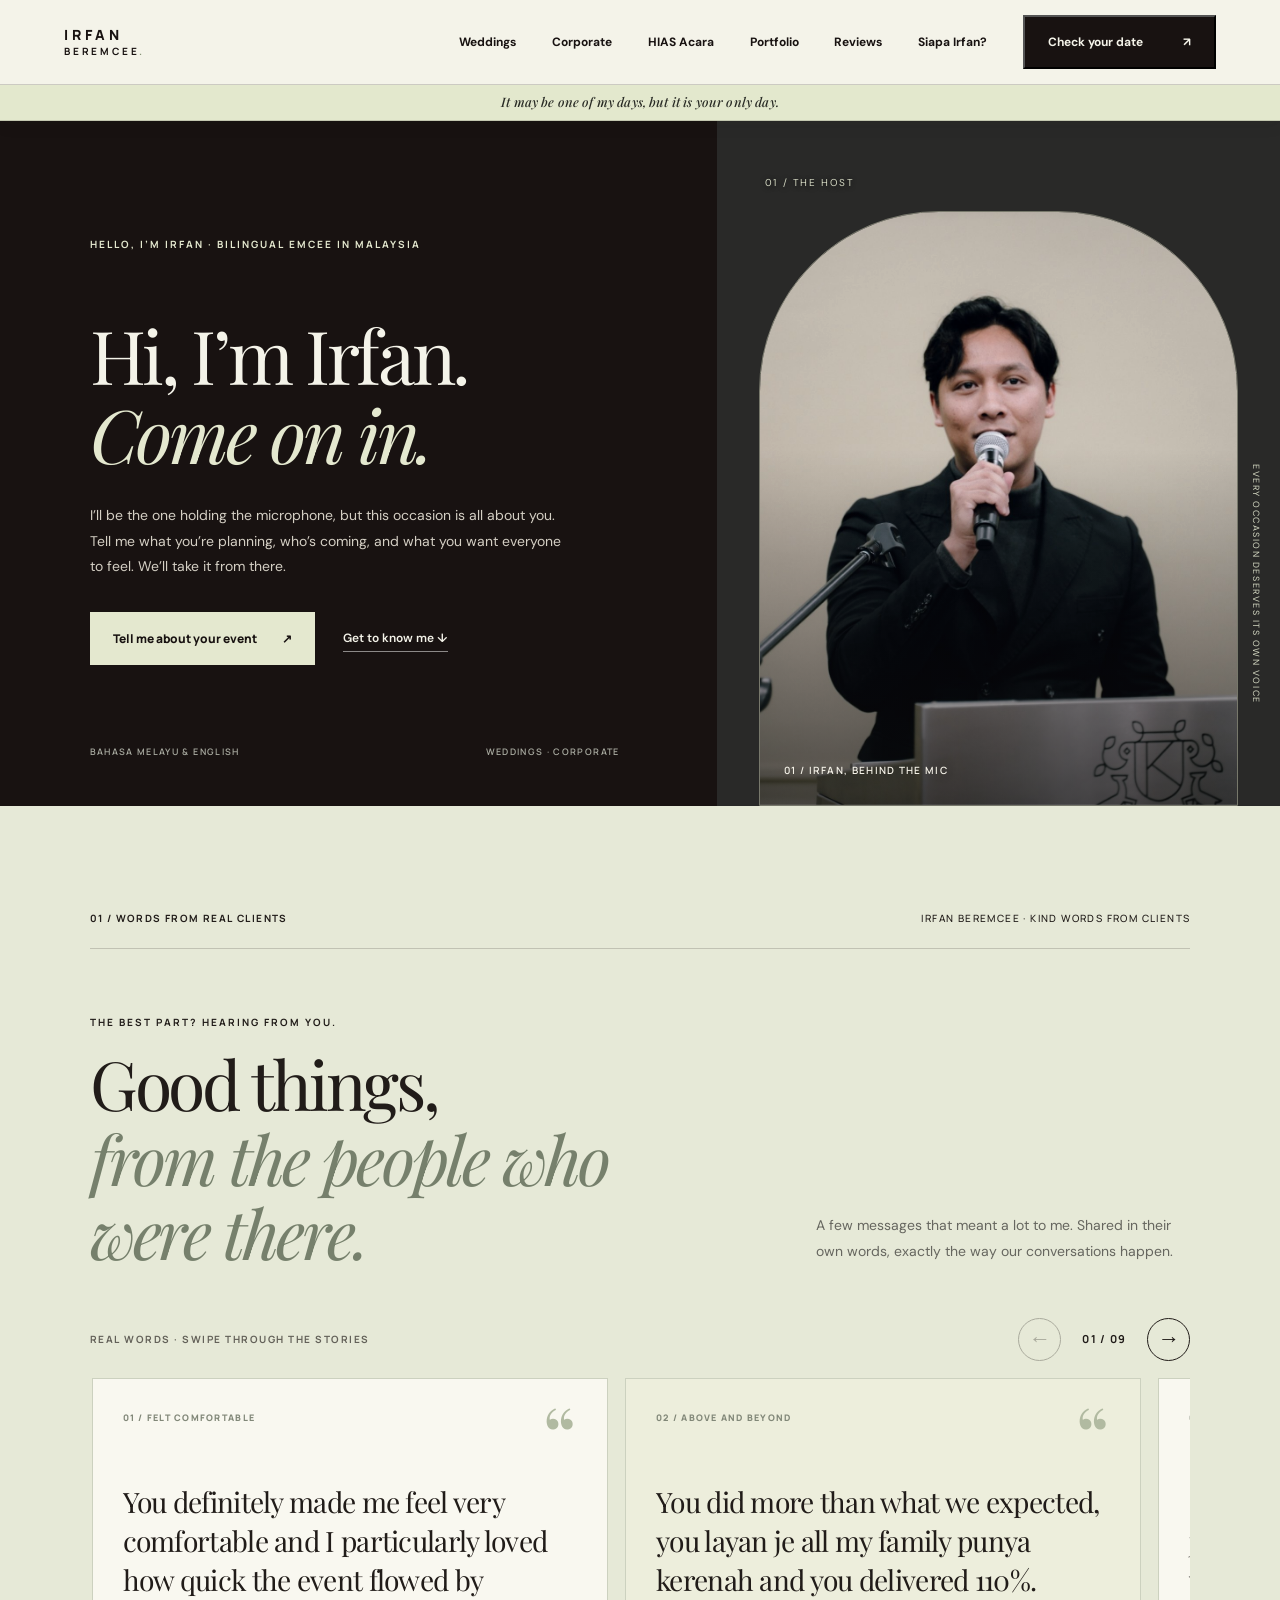
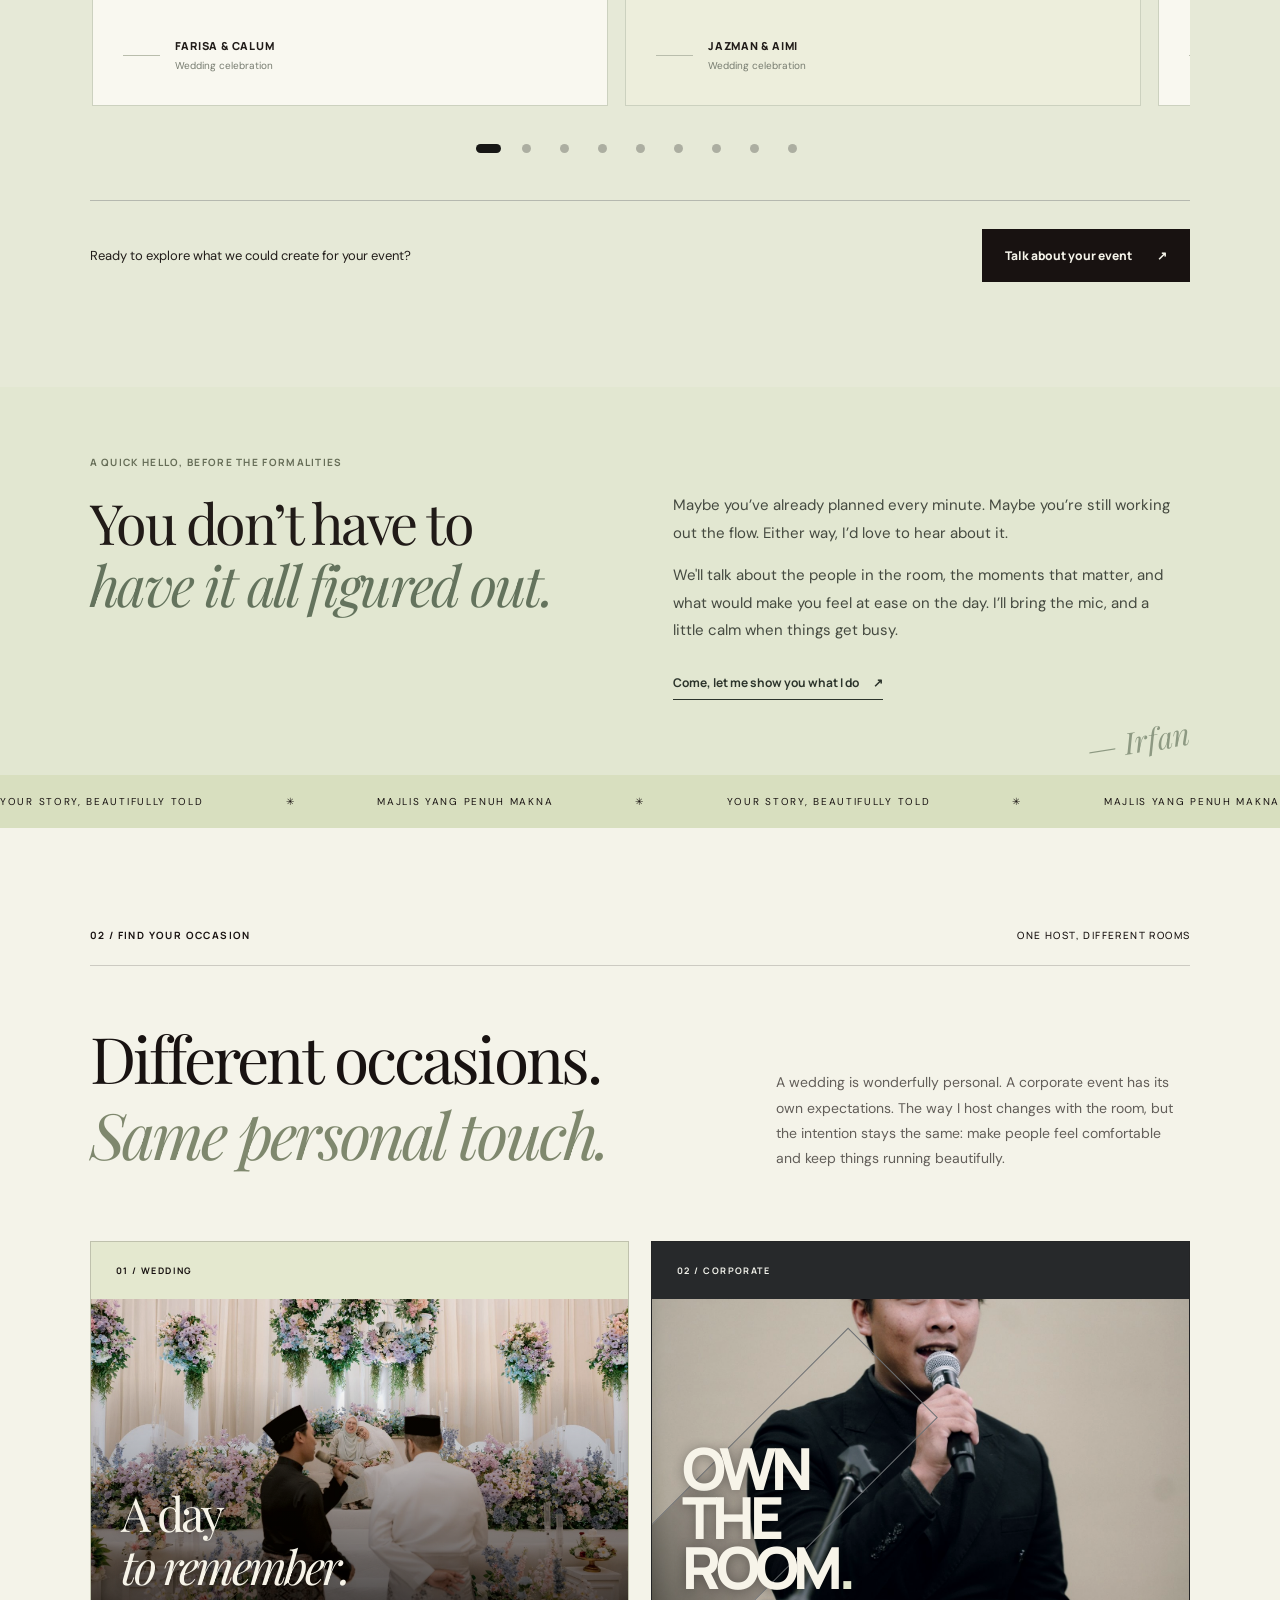
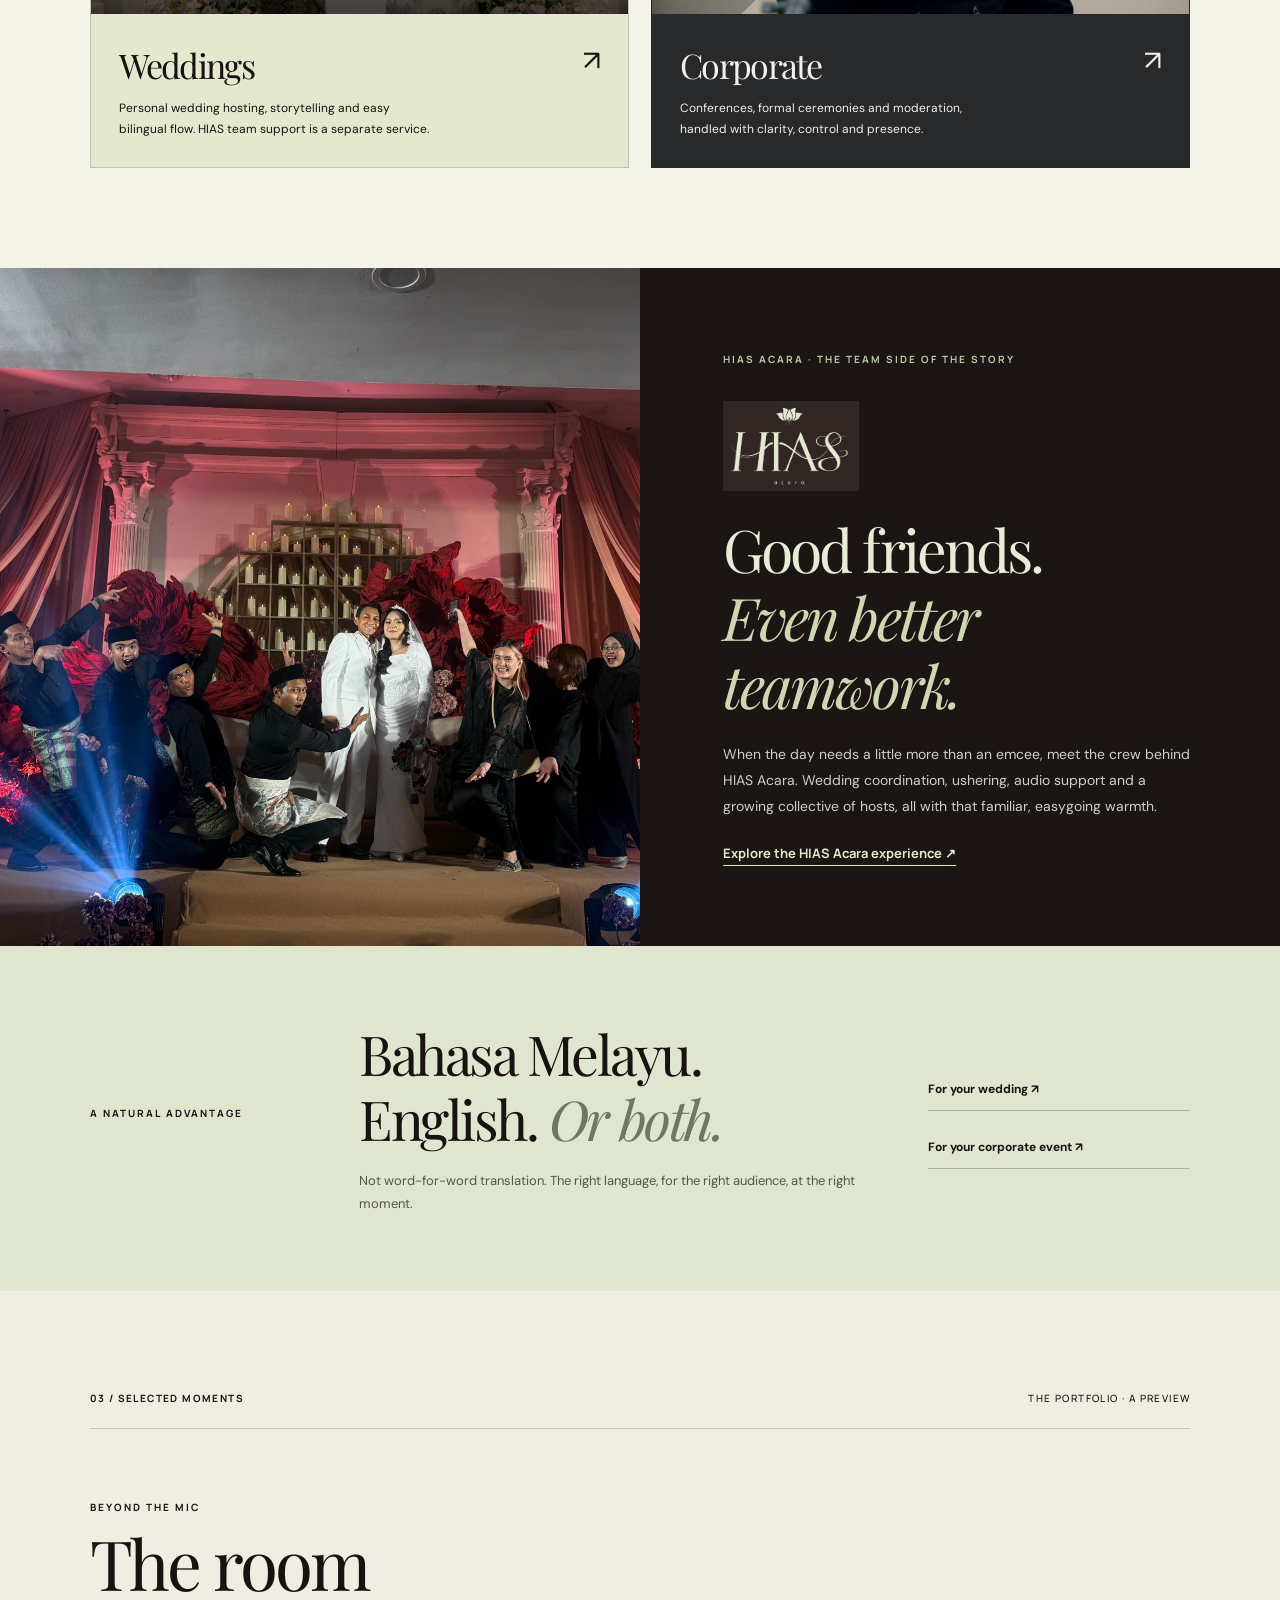
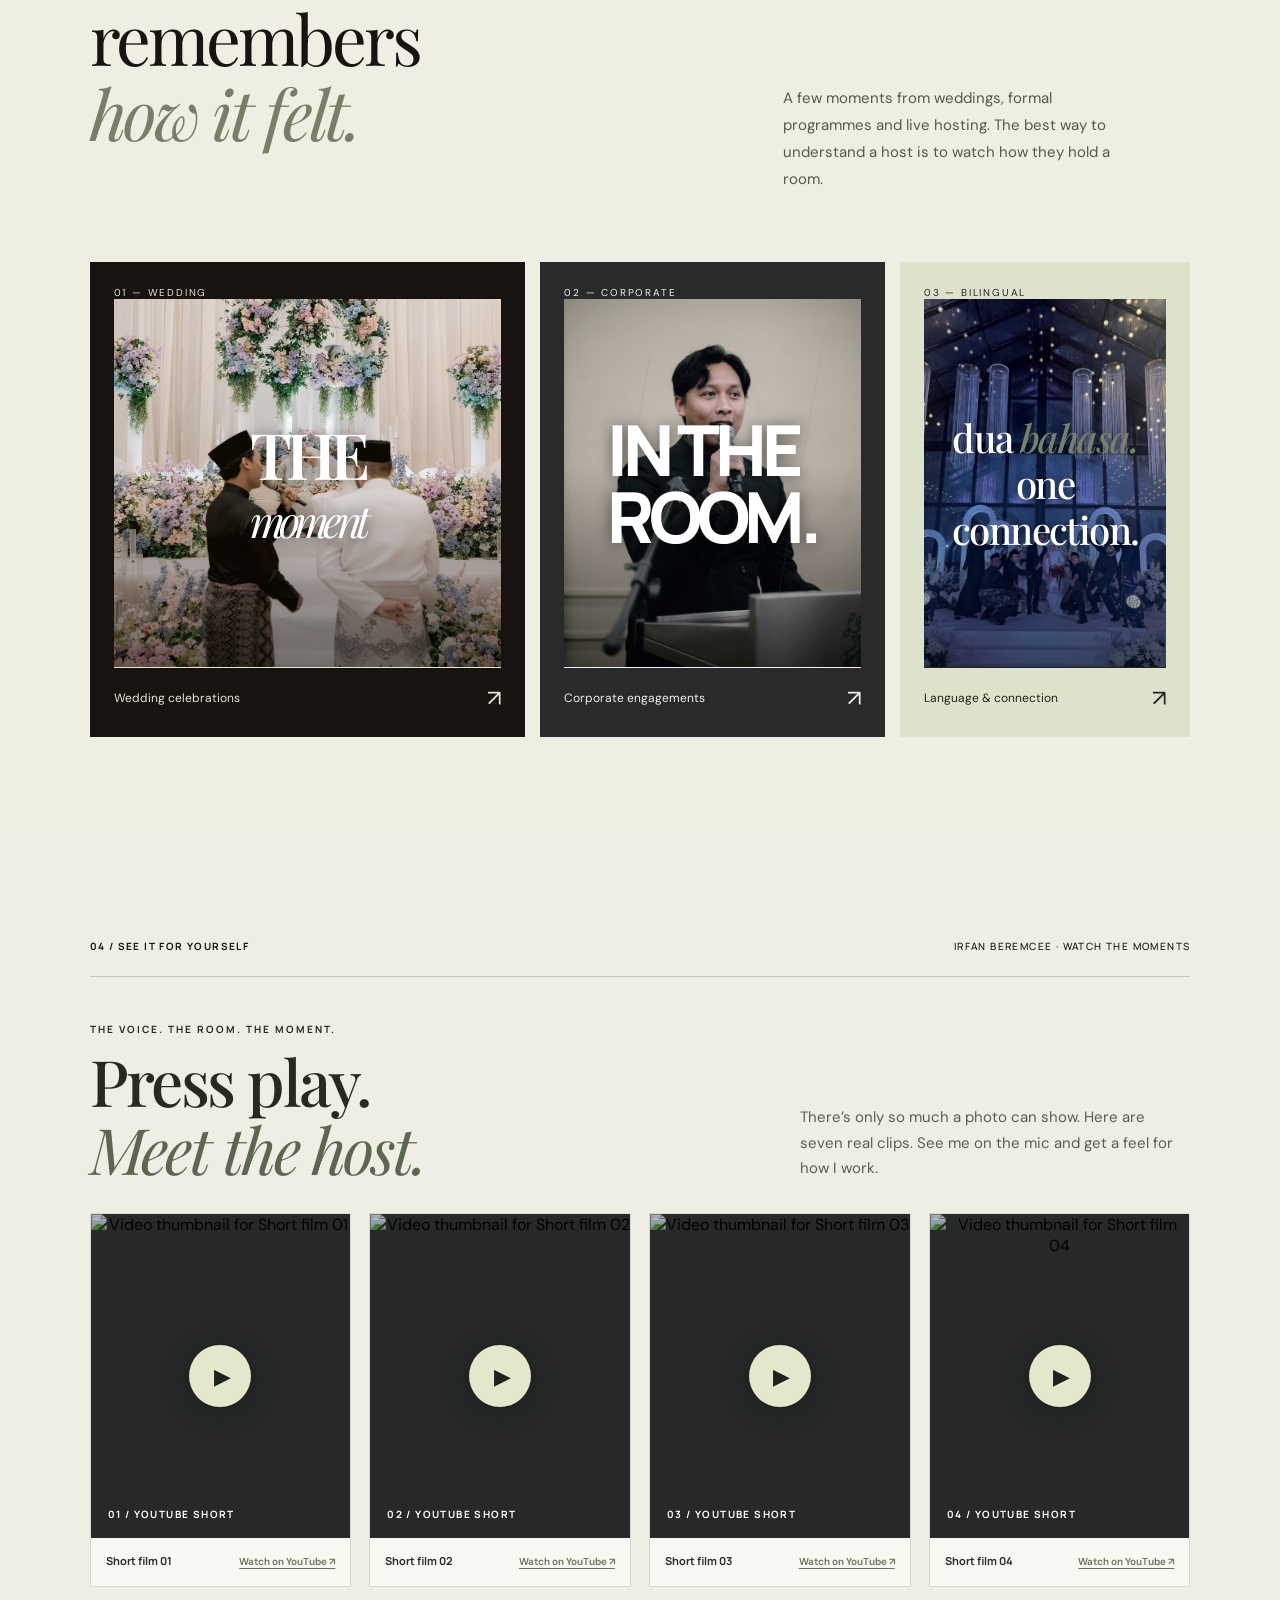
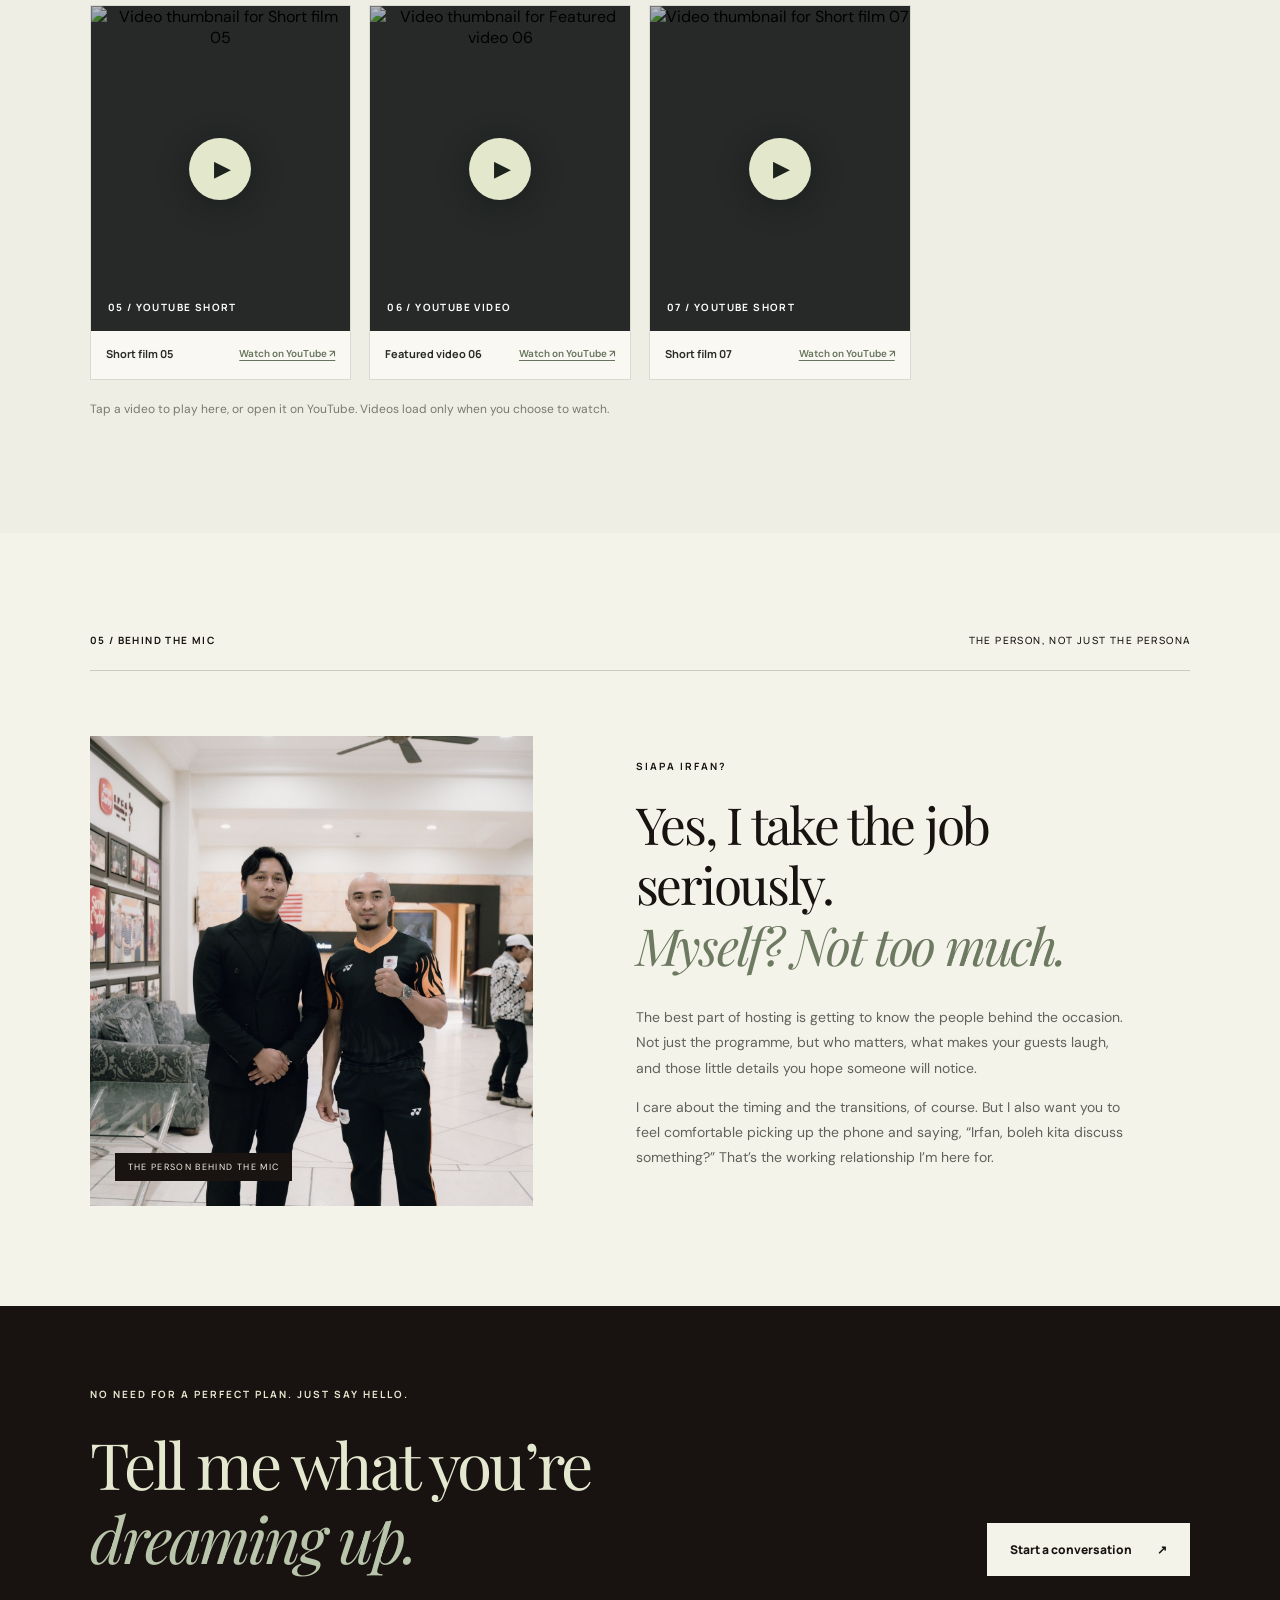
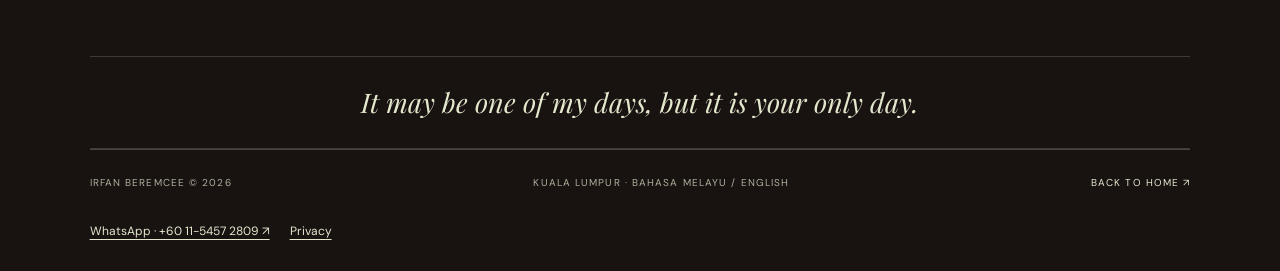
==== index.html @ 8936ad75 "Publish IRFAN BEREMCEE website V16.2" ====
<!DOCTYPE html>
<html lang="en">

<head>
<meta charset="utf-8">
<meta content="width=device-width,initial-scale=1" name="viewport">
<meta content="#171210" name="theme-color">
<meta content="Irfan Beremcee: bilingual professional emcee for weddings, corporate events and moderation in Malaysia." name="description">
<link href="https://fonts.googleapis.com" rel="preconnect">
<link crossorigin="" href="https://fonts.gstatic.com" rel="preconnect">
<link href="https://fonts.googleapis.com/css2?family=DM+Sans:wght@400;500;600;700&amp;family=Manrope:wght@400;500;600;700;800&amp;family=Playfair+Display:ital,wght@0,400;0,500;0,600;1,400;1,500&amp;display=swap" rel="stylesheet">
<link href="style.css" rel="stylesheet">
<script defer src="config.js"></script><script defer src="site.js"></script><title>Irfan Beremcee | Wedding &amp; Corporate Emcee</title>
<link href="v6.css" rel="stylesheet">
<link href="v7.css" rel="stylesheet">
<link href="v8.css" rel="stylesheet">
<link href="v11.css" rel="stylesheet">
<script defer src="reviews-carousel.js"></script><link href="v13.css" rel="stylesheet">
<link href="v14.css" rel="stylesheet">
<link href="v15.css" rel="stylesheet">
<link href="v16.css" rel="stylesheet">
<script defer src="youtube-gallery.js"></script><link href="refinements.css" rel="stylesheet">
</head>

<body class="home-page">
<a class="skip" href="#main">Skip to content</a>
<header class="navbar"><a aria-label="Irfan Beremcee home" class="brand" href="index.html"><span>IRFAN</span><strong>BEREMCEE<span class="period">.</span></strong></a><button aria-controls="navlinks" aria-expanded="false" aria-label="Toggle navigation" class="menu-toggle" id="menuToggle" type="button">☰</button>
<nav class="navlinks" id="navlinks" aria-label="Main navigation"><a href="weddings.html">Weddings</a><a href="corporate.html">Corporate</a><a href="hias.html">HIAS Acara</a><a href="index.html#showreel">Portfolio</a><a href="index.html#reviews">Reviews</a><a href="index.html#about">Siapa Irfan?</a><button class="nav-action enquiry-trigger" data-enquiry="Other event" type="button">Check your date <span>↗</span></button></nav></header><div aria-label="Irfan Beremcee hosting philosophy" class="signature-ribbon" role="note"><span class="signature-ribbon-copy">It may be one of my days, but it is your only day.</span></div>

<main id="main">
<section class="home-hero"><div class="home-hero-left">
<p class="overline sage-text">HELLO, I’M IRFAN · BILINGUAL EMCEE IN MALAYSIA</p>
<h1>Hi, I’m Irfan.<br><em>Come on in.</em>
</h1>
<p class="hero-desc">I’ll be the one holding the microphone, but this occasion is all about you. Tell me what you’re planning, who’s coming, and what you want everyone to feel. We’ll take it from there.</p>
<div class="hero-actions">
<button class="cta cta-sage enquiry-trigger" data-enquiry="Other event" type="button">Tell me about your event <span>↗</span></button><a class="under-link" href="#hello">Get to know me ↓</a>
</div>
<div class="hero-bottom">
<span>BAHASA MELAYU &amp; ENGLISH</span><span>WEDDINGS · CORPORATE</span>
</div>
</div>
<div class="home-hero-right">
<span class="frame-index">01 / THE HOST</span><div class="portrait-frame"><div class="portrait-shape">
<img alt="Irfan speaking at a lectern in a black suit" fetchpriority="high" src="assets/corporate-portrait.jpg"><span class="portrait-note">01 / IRFAN, BEHIND THE MIC</span>
</div></div>
<div class="hero-side-type">EVERY OCCASION DESERVES ITS OWN VOICE</div>
</div></section>
<section aria-labelledby="irfan-testimonials-heading" class="testimonials testimonials--home" id="reviews"><div class="reviews-inner">
<div class="section-top">
<span>01 / WORDS FROM REAL CLIENTS</span><span>IRFAN BEREMCEE · KIND WORDS FROM CLIENTS</span>
</div>
<div class="reviews-lead">
<div>
<p class="overline">THE BEST PART? HEARING FROM YOU.</p>
<h2 id="irfan-testimonials-heading">Good things,<br><em>from the people who were there.</em>
</h2>
</div>
<p>A few messages that meant a lot to me. Shared in their own words, exactly the way our conversations happen.</p>
</div>
<div aria-label="Irfan Beremcee client reviews" class="review-carousel" data-carousel="reviews">
<div class="carousel-toolbar">
<span class="carousel-swipe-hint">REAL WORDS · SWIPE THROUGH THE STORIES</span><div class="carousel-controls">
<button aria-label="Previous testimonial" class="carousel-arrow carousel-prev" type="button">←</button><span aria-atomic="true" aria-live="polite" class="carousel-count">01 / 09</span><button aria-label="Next testimonial" class="carousel-arrow carousel-next" type="button">→</button>
</div>
</div>
<div aria-label="Client testimonials" aria-roledescription="carousel" class="review-carousel-track" role="region" tabindex="0">

<article aria-label="Review 1 of 9 from Farisa &amp; Calum" class="review-card review-card--real">
<div class="review-card-top">
<span class="review-seq">01 / FELT COMFORTABLE</span><span aria-hidden="true" class="review-mark">“</span>
</div>
<blockquote class="review-quote">You definitely made me feel very comfortable and I particularly loved how quick the event flowed by</blockquote>
<div class="review-credit">
<span class="credit-rule"></span><div>
<strong>FARISA &amp; CALUM</strong><small>Wedding celebration</small>
</div>
</div>
</article>
<article aria-label="Review 2 of 9 from Jazman &amp; Aimi" class="review-card review-card--real">
<div class="review-card-top">
<span class="review-seq">02 / ABOVE AND BEYOND</span><span aria-hidden="true" class="review-mark">“</span>
</div>
<blockquote class="review-quote">You did more than what we expected, you layan je all my family punya kerenah and you delivered 110%.</blockquote>
<div class="review-credit">
<span class="credit-rule"></span><div>
<strong>JAZMAN &amp; AIMI</strong><small>Wedding celebration</small>
</div>
</div>
</article>
<article aria-label="Review 3 of 9 from Gadaffi &amp; Khue Nguyen" class="review-card review-card--real">
<div class="review-card-top">
<span class="review-seq">03 / WORD GETS AROUND</span><span aria-hidden="true" class="review-mark">“</span>
</div>
<blockquote class="review-quote">Everyone keep asking me where did i jumpa mc for my majlis. My mom like you so much.</blockquote>
<div class="review-credit">
<span class="credit-rule"></span><div>
<strong>GADAFFI &amp; KHUE NGUYEN</strong><small>Wedding celebration</small>
</div>
</div>
</article>
<article aria-label="Review 4 of 9 from Aisyah &amp; Khairyl" class="review-card review-card--real">
<div class="review-card-top">
<span class="review-seq">04 / THE LITTLE DETAILS</span><span aria-hidden="true" class="review-mark">“</span>
</div>
<blockquote class="review-quote">thankyouu so much for your great service! everything done so nicely especially the part you where explained the tunnel contents.</blockquote>
<div class="review-credit">
<span class="credit-rule"></span><div>
<strong>AISYAH &amp; KHAIRYL</strong><small>Wedding celebration</small>
</div>
</div>
</article>
<article aria-label="Review 5 of 9 from Ibu Ameer" class="review-card review-card--real">
<div class="review-card-top">
<span class="review-seq">05 / RIGHT FOR THE OCCASION</span><span aria-hidden="true" class="review-mark">“</span>
</div>
<blockquote class="review-quote">Irfan did a great job and really suit dgn tema majlis.</blockquote>
<div class="review-credit">
<span class="credit-rule"></span><div>
<strong>IBU AMEER</strong><small>Classic Melayu × Contemporary</small>
</div>
</div>
</article>
<article aria-label="Review 6 of 9 from Kina &amp; Zharif" class="review-card review-card--real">
<div class="review-card-top">
<span class="review-seq">06 / FUN, CASUAL, PLAYFUL</span><span aria-hidden="true" class="review-mark">“</span>
</div>
<blockquote class="review-quote">We wanted something fun, casual, playful</blockquote>
<div class="review-credit">
<span class="credit-rule"></span><div>
<strong>KINA &amp; ZHARIF</strong><small>Wedding celebration</small>
</div>
</div>
</article>
<article aria-label="Review 7 of 9 from Mrs Syamil" class="review-card review-card--real">
<div class="review-card-top">
<span class="review-seq">07 / EASY TO WORK WITH</span><span aria-hidden="true" class="review-mark">“</span>
</div>
<blockquote class="review-quote">you were so friendly and easy to work with too, which made us feel really comfortable.</blockquote>
<div class="review-credit">
<span class="credit-rule"></span><div>
<strong>MRS SYAMIL</strong><small>Wedding celebration</small>
</div>
</div>
</article>
<article aria-label="Review 8 of 9 from N." class="review-card review-card--real">
<div class="review-card-top">
<span class="review-seq">08 / CARE BEYOND THE MIC</span><span aria-hidden="true" class="review-mark">“</span>
</div>
<blockquote class="review-quote">you tak betray my trust, in fact you memang go above and beyond la to make sure everything goes smoothly</blockquote>
<div class="review-credit">
<span class="credit-rule"></span><div>
<strong>N.</strong><small>Wedding celebration</small>
</div>
</div>
</article>
<article aria-label="Review 9 of 9 from Wedding client" class="review-card review-card--real">
<div class="review-card-top">
<span class="review-seq">09 / BILINGUAL, NATURALLY</span><span aria-hidden="true" class="review-mark">“</span>
</div>
<blockquote class="review-quote">I suka macam mana you balance english and bahasa, and tak rasa terlalu formal. Santai je</blockquote>
<div class="review-credit">
<span class="credit-rule"></span><div>
<strong>WEDDING CLIENT</strong><small>English + Bahasa Melayu</small>
</div>
</div>
</article>
</div>
</div>
<div class="review-bottom">
<p>Ready to explore what we could create for your event?</p>
<button class="cta cta-espresso enquiry-trigger" data-enquiry="Other event" type="button">Talk about your event <span aria-hidden="true">↗</span></button>
</div>
</div></section>
<section aria-labelledby="helloTitle" class="warm-hello" id="hello">
<div class="warm-hello-intro">
<span class="warm-kicker">A QUICK HELLO, BEFORE THE FORMALITIES</span><h2 id="helloTitle">You don’t have to<br><em>have it all figured out.</em>
</h2>
</div>
<div class="warm-hello-detail">
<p>Maybe you’ve already planned every minute. Maybe you’re still working out the flow. Either way, I’d love to hear about it.</p>
<p>We'll talk about the people in the room, the moments that matter, and what would make you feel at ease on the day. I’ll bring the mic, and a little calm when things get busy.</p>
<a href="#services">Come, let me show you what I do <span aria-hidden="true">↗</span></a>
</div>
<div aria-hidden="true" class="warm-signature">— Irfan</div>
</section>

<section aria-label="Irfan Beremcee philosophy: It may be one of my days, but it is your only day." class="ticker"><span>YOUR STORY, BEAUTIFULLY TOLD</span><span>✳</span><span>MAJLIS YANG PENUH MAKNA</span><span>✳</span><span>YOUR STORY, BEAUTIFULLY TOLD</span><span>✳</span><span>MAJLIS YANG PENUH MAKNA</span></section>

<section class="service-intro section-shell" id="services"><div class="section-top">
<span>02 / FIND YOUR OCCASION</span><span>ONE HOST, DIFFERENT ROOMS</span>
</div>
<div class="service-heading">
<h2>Different occasions.<br><em>Same personal touch.</em>
</h2>
<p>A wedding is wonderfully personal. A corporate event has its own expectations. The way I host changes with the room, but the intention stays the same: make people feel comfortable and keep things running beautifully.</p>
</div>
<div class="service-cards">
<a class="service-card service-wedding" href="weddings.html"><span class="card-index">01 / WEDDING</span><div class="card-art card-wedding-art">
<img alt="Irfan hosting a wedding ceremony" class="card-art-photo" loading="lazy" src="assets/wedding-stage.jpg"><span class="card-display-serif">A day<br><i>to remember.</i></span>
</div>
<div class="service-card-bottom">
<div>
<h3>Weddings</h3>
<p>Personal wedding hosting, storytelling and easy bilingual flow. HIAS team support is a separate service.</p>
</div>
<span class="card-arrow">↗</span>
</div></a><a class="service-card service-corp" href="corporate.html"><span class="card-index">02 / CORPORATE</span><div class="card-art card-corp-art">
<img alt="Irfan delivering a formal address on stage" class="card-art-photo" loading="lazy" src="assets/corporate-address.jpg"><span class="card-display-modern">OWN<br>THE<br>ROOM<span class="dot">.</span></span>
</div>
<div class="service-card-bottom">
<div>
<h3>Corporate</h3>
<p>Conferences, formal ceremonies and moderation, handled with clarity, control and presence.</p>
</div>
<span class="card-arrow">↗</span>
</div></a>
</div></section>
<section aria-label="Explore HIAS Acara" class="home-hias-feature" id="hias-partner"><div class="home-hias-image"><img alt="HIAS Acara wedding team and couple on a dramatic floral stage" loading="lazy" src="assets/hias-red.jpg"></div>
<div class="home-hias-copy">
<p class="overline">HIAS ACARA · THE TEAM SIDE OF THE STORY</p>
<img alt="HIAS Acara" class="home-hias-logo" src="assets/hias-wordmark.png"><h2>Good friends.<br><em>Even better teamwork.</em>
</h2>
<p>When the day needs a little more than an emcee, meet the crew behind HIAS Acara. Wedding coordination, ushering, audio support and a growing collective of hosts, all with that familiar, easygoing warmth.</p>
<a class="inline-editorial-link" href="hias.html">Explore the HIAS Acara experience <span aria-hidden="true">↗</span></a>
</div></section>

<section class="bilingual-band"><p class="overline">A NATURAL ADVANTAGE</p>
<div>
<h2>Bahasa Melayu.<br>English. <em>Or both.</em>
</h2>
<p>Not word-for-word translation. The right language, for the right audience, at the right moment.</p>
</div>
<div class="lang-links">
<a href="weddings.html#bilingual">For your wedding ↗</a><a href="corporate.html#bilingual">For your corporate event ↗</a>
</div></section>

<section aria-labelledby="workTitle" class="selected-work section-shell" id="work">
<div class="section-top">
<span>03 / SELECTED MOMENTS</span><span>THE PORTFOLIO · A PREVIEW</span>
</div>
<div class="work-heading">
<div>
<p class="overline">BEYOND THE MIC</p>
<h2 id="workTitle">The room remembers<br><em>how it felt.</em>
</h2>
</div>
<p>A few moments from weddings, formal programmes and live hosting. The best way to understand a host is to watch how they hold a room.</p>
</div>
<div aria-label="Upcoming portfolio categories" class="work-gallery">
<a class="work-tile tile-wedding" href="weddings.html"><span class="tile-meta">01 — WEDDING</span><div class="tile-focus">
<img alt="Selected event moment" class="tile-photo" loading="lazy" src="assets/wedding-stage.jpg"><span class="tile-orbit"></span><span class="tile-big-text">THE<br><i>moment</i></span>
</div>
<span class="tile-caption">Wedding celebrations <b>↗</b></span></a>
<a class="work-tile tile-corporate" href="corporate.html"><span class="tile-meta">02 — CORPORATE</span><div class="tile-focus">
<img alt="Selected event moment" class="tile-photo" loading="lazy" src="assets/corporate-address.jpg"><span class="tile-stage"></span><span class="tile-corporate-text">IN THE<br>ROOM.</span>
</div>
<span class="tile-caption">Corporate engagements <b>↗</b></span></a>
<a class="work-tile tile-bilingual" href="weddings.html#bilingual"><span class="tile-meta">03 — BILINGUAL</span><div class="tile-focus">
<img alt="Selected event moment" class="tile-photo" loading="lazy" src="assets/hias-blue.jpg"><span class="tile-bilingual-text">dua <i>bahasa.</i><br>one connection.</span>
</div>
<span class="tile-caption">Language &amp; connection <b>↗</b></span></a>
</div></section>
<section aria-labelledby="youtubeTitle" class="youtube-section section-shell" id="showreel">
<div class="section-top">
<span>04 / SEE IT FOR YOURSELF</span><span>IRFAN BEREMCEE · WATCH THE MOMENTS</span>
</div>
<div class="youtube-heading">
<div>
<p class="overline">THE VOICE. THE ROOM. THE MOMENT.</p>
<h2 id="youtubeTitle">Press play.<br><em>Meet the host.</em>
</h2>
</div>
<p>There’s only so much a photo can show. Here are seven real clips. See me on the mic and get a feel for how I work.</p>
</div>
<div class="youtube-video-grid">

<article class="video-card" data-video-id="sVjrr1zx-KM"><button aria-label="Play Short film 01" class="video-poster" data-video-play="sVjrr1zx-KM" type="button"><img alt="Video thumbnail for Short film 01" loading="lazy" src="https://i.ytimg.com/vi/sVjrr1zx-KM/hqdefault.jpg" referrerpolicy="no-referrer"><span aria-hidden="true" class="video-play-icon">▶</span><span class="video-index">01 / YouTube Short</span></button><div class="video-meta">
<span>Short film 01</span><a aria-label="Open Short film 01 on YouTube" href="https://www.youtube.com/watch?v=sVjrr1zx-KM" rel="noopener noreferrer" target="_blank">Watch on YouTube ↗</a>
</div></article>
<article class="video-card" data-video-id="sQYtW431eq8"><button aria-label="Play Short film 02" class="video-poster" data-video-play="sQYtW431eq8" type="button"><img alt="Video thumbnail for Short film 02" loading="lazy" src="https://i.ytimg.com/vi/sQYtW431eq8/hqdefault.jpg" referrerpolicy="no-referrer"><span aria-hidden="true" class="video-play-icon">▶</span><span class="video-index">02 / YouTube Short</span></button><div class="video-meta">
<span>Short film 02</span><a aria-label="Open Short film 02 on YouTube" href="https://www.youtube.com/watch?v=sQYtW431eq8" rel="noopener noreferrer" target="_blank">Watch on YouTube ↗</a>
</div></article>
<article class="video-card" data-video-id="l4832GxyxyY"><button aria-label="Play Short film 03" class="video-poster" data-video-play="l4832GxyxyY" type="button"><img alt="Video thumbnail for Short film 03" loading="lazy" src="https://i.ytimg.com/vi/l4832GxyxyY/hqdefault.jpg" referrerpolicy="no-referrer"><span aria-hidden="true" class="video-play-icon">▶</span><span class="video-index">03 / YouTube Short</span></button><div class="video-meta">
<span>Short film 03</span><a aria-label="Open Short film 03 on YouTube" href="https://www.youtube.com/watch?v=l4832GxyxyY" rel="noopener noreferrer" target="_blank">Watch on YouTube ↗</a>
</div></article>
<article class="video-card" data-video-id="Se1EySUKX2w"><button aria-label="Play Short film 04" class="video-poster" data-video-play="Se1EySUKX2w" type="button"><img alt="Video thumbnail for Short film 04" loading="lazy" src="https://i.ytimg.com/vi/Se1EySUKX2w/hqdefault.jpg" referrerpolicy="no-referrer"><span aria-hidden="true" class="video-play-icon">▶</span><span class="video-index">04 / YouTube Short</span></button><div class="video-meta">
<span>Short film 04</span><a aria-label="Open Short film 04 on YouTube" href="https://www.youtube.com/watch?v=Se1EySUKX2w" rel="noopener noreferrer" target="_blank">Watch on YouTube ↗</a>
</div></article>
<article class="video-card" data-video-id="afVYgp3-zP4"><button aria-label="Play Short film 05" class="video-poster" data-video-play="afVYgp3-zP4" type="button"><img alt="Video thumbnail for Short film 05" loading="lazy" src="https://i.ytimg.com/vi/afVYgp3-zP4/hqdefault.jpg" referrerpolicy="no-referrer"><span aria-hidden="true" class="video-play-icon">▶</span><span class="video-index">05 / YouTube Short</span></button><div class="video-meta">
<span>Short film 05</span><a aria-label="Open Short film 05 on YouTube" href="https://www.youtube.com/watch?v=afVYgp3-zP4" rel="noopener noreferrer" target="_blank">Watch on YouTube ↗</a>
</div></article>
<article class="video-card" data-video-id="1ThYeK5y-CM"><button aria-label="Play Featured video 06" class="video-poster" data-video-play="1ThYeK5y-CM" type="button"><img alt="Video thumbnail for Featured video 06" loading="lazy" src="https://i.ytimg.com/vi/1ThYeK5y-CM/hqdefault.jpg" referrerpolicy="no-referrer"><span aria-hidden="true" class="video-play-icon">▶</span><span class="video-index">06 / YouTube video</span></button><div class="video-meta">
<span>Featured video 06</span><a aria-label="Open Featured video 06 on YouTube" href="https://www.youtube.com/watch?v=1ThYeK5y-CM" rel="noopener noreferrer" target="_blank">Watch on YouTube ↗</a>
</div></article>
<article class="video-card" data-video-id="lw_I4qJFunM"><button aria-label="Play Short film 07" class="video-poster" data-video-play="lw_I4qJFunM" type="button"><img alt="Video thumbnail for Short film 07" loading="lazy" src="https://i.ytimg.com/vi/lw_I4qJFunM/hqdefault.jpg" referrerpolicy="no-referrer"><span aria-hidden="true" class="video-play-icon">▶</span><span class="video-index">07 / YouTube Short</span></button><div class="video-meta">
<span>Short film 07</span><a aria-label="Open Short film 07 on YouTube" href="https://www.youtube.com/watch?v=lw_I4qJFunM" rel="noopener noreferrer" target="_blank">Watch on YouTube ↗</a>
</div></article>
</div>
<p class="youtube-footer-note">Tap a video to play here, or open it on YouTube. Videos load only when you choose to watch.</p>
</section>
<section class="home-about section-shell" id="about"><div class="section-top">
<span>05 / BEHIND THE MIC</span><span>THE PERSON, NOT JUST THE PERSONA</span>
</div>
<div class="about-grid">
<div class="about-graphic">
<img alt="Irfan in a black suit at a professional engagement" loading="lazy" src="assets/corporate-partner.jpg"><small>THE PERSON BEHIND THE MIC</small>
</div>
<div class="about-text">
<p class="overline">SIAPA IRFAN?</p>
<h2>Yes, I take the job seriously.<br><em>Myself? Not too much.</em>
</h2>
<p>The best part of hosting is getting to know the people behind the occasion. Not just the programme, but who matters, what makes your guests laugh, and those little details you hope someone will notice.</p>
<p>I care about the timing and the transitions, of course. But I also want you to feel comfortable picking up the phone and saying, “Irfan, boleh kita discuss something?” That’s the working relationship I’m here for.</p>
</div>
</div></section></main>
<footer class="footer" id="enquiry"><div class="footer-top">
<div>
<p class="overline">NO NEED FOR A PERFECT PLAN. JUST SAY HELLO.</p>
<h2>Tell me what you’re<br><em>dreaming up.</em>
</h2>
</div>
<button class="cta cta-ivory enquiry-trigger" data-enquiry="Other event" type="button">Start a conversation <span>↗</span></button>
</div>
<p class="footer-signature">It may be one of my days, but it is your only day.</p>
<div class="footer-bottom">
<span>IRFAN BEREMCEE © <span id="year">2026</span></span><span>KUALA LUMPUR · BAHASA MELAYU / ENGLISH</span><a href="index.html">BACK TO HOME ↗</a>
</div>
<div class="footer-contact">
<a href="https://wa.me/601154572809?text=Hello%21%20I%20found%20IRFAN%20BEREMCEE%20through%20your%20website%20and%20would%20like%20to%20enquire%20about%20my%20event." target="_blank" rel="noopener noreferrer">WhatsApp · +60 11-5457 2809 ↗</a><button type="button" class="privacy-trigger">Privacy</button>
</div></footer>
<dialog aria-labelledby="enquiryHeading" id="enquiryDialog">
<form id="enquiryForm" aria-describedby="enquiryIntro">
<button aria-label="Close enquiry dialog" class="modal-close" id="closeDialog" type="button">×</button>
<p class="overline">YOUR DATE · YOUR OCCASION</p>
<h2 id="enquiryHeading">Let's see what<br><em>we can create.</em>
</h2>
<p class="form-intro" id="enquiryIntro">Just the basics for now. Share what you have in mind and we’ll pick up the conversation on WhatsApp. Nothing is booked until we confirm it together.</p>
<label>Your name <input autocomplete="name" name="name" placeholder="How shall we address you?" required=""></label>
<div class="form-pair">
<label>I'm enquiring about
         <select name="type" required="">
<option value="Wedding: Irfan as emcee">Wedding · Irfan as emcee</option>
<option value="HIAS Acara: Find an emcee">Wedding · HIAS Acara emcee</option>
<option value="HIAS Acara: Emcee + coordination">Wedding · HIAS emcee + coordination</option>
<option value="HIAS Acara: Coordination only">Wedding · HIAS coordination only</option>
<option value="Corporate emcee">Corporate · Emcee</option>
<option value="Corporate moderation">Corporate · Moderator</option>
<option value="Other event">Other event</option>
</select></label>
<label>Event date <input name="date" required="" type="date"></label>
</div>
<div class="form-pair">
<label>Hosting language
        <select name="language"><option value="Bilingual: Bahasa Melayu and English">Bilingual · BM + English</option>
<option value="Bahasa Melayu">Bahasa Melayu</option>
<option value="English">English</option>
<option value="Still deciding">Still deciding</option></select>
</label><label>Location <input name="location" placeholder="Venue / city (if known)"></label>
</div>
<label>Anything we should know? <textarea name="notes" placeholder="Event type, timings, theme, guest count..." rows="2"></textarea></label>
<button class="cta cta-espresso" type="submit">Prepare WhatsApp enquiry <span>↗</span></button>
<p aria-live="polite" class="form-status" id="formStatus" role="status"></p>
<div class="draft-result" hidden="" id="draftResult">
<p class="overline">YOUR ENQUIRY MESSAGE</p>
<textarea aria-label="Prepared WhatsApp message" id="draftText" readonly rows="9"></textarea><div class="draft-actions">
<a id="openWhatsApp" href="https://wa.me/601154572809" target="_blank" rel="noopener noreferrer" class="cta cta-espresso" hidden="">Open WhatsApp ↗</a><button class="copy-draft" id="copyDraft" type="button">Copy enquiry text</button>
</div>
</div>
<p class="privacy-note">Your message is prepared on your device and passed to WhatsApp when it opens. Press Send there to submit your enquiry. Your date is reserved only after personal confirmation. <button type="button" class="privacy-trigger">Privacy information</button></p>
</form></dialog>
<dialog id="privacyDialog" aria-labelledby="privacyHeading" aria-describedby="privacyIntro"><div class="privacy-content">
<button type="button" class="modal-close" id="closePrivacy" aria-label="Close privacy information">×</button>
<p class="overline">YOUR DETAILS · YOUR CHOICE</p>
<h2 id="privacyHeading">Privacy, plainly.</h2>
<p id="privacyIntro">This information applies to enquiries for IRFAN BEREMCEE and HIAS Acara.</p>
<h3>Your enquiry</h3>
<p>The form prepares your message on your device. Preparing an enquiry opens WhatsApp with that message. We receive it in our business conversation when you press Send. This website does not save your form entries or confirm a booking.</p>
<h3>External services</h3>
<p>This website uses Google Fonts and YouTube thumbnails, which may connect to Google as the page loads. Choosing a YouTube video loads its player. WhatsApp handles your enquiry under its own privacy policy. These services may receive technical information such as your IP address.</p>
<p><a href="https://policies.google.com/privacy" target="_blank" rel="noopener noreferrer">Google privacy policy ↗</a><br><a href="https://www.whatsapp.com/legal/privacy-policy" target="_blank" rel="noopener noreferrer">WhatsApp privacy policy ↗</a></p>
<h3>How we use your message</h3>
<p>We use the details you send to discuss your event, check availability and arrange the agreed service. To correct your information or ask about deleting enquiry details, contact us on <a href="https://wa.me/601154572809" target="_blank" rel="noopener noreferrer">WhatsApp at +60 11-5457 2809</a>.</p>
<p>No analytics or tracking code has been added to this website.</p>
</div></dialog>
</body>
</html>
---- style.css ----
/* IRFAN BEREMCEE — VISUAL DIRECTION V3 */
:root{--espresso:#181211;--dark:#111112;--charcoal:#222325;--charcoal2:#323437;--ivory:#e4e8cf;--ivory-light:#f4f3e9;--sage:#a7ad95;--line:rgba(24,18,17,.18);--serif:'Playfair Display',Georgia,serif;--sans:'DM Sans',Arial,sans-serif;--modern:'Manrope',Arial,sans-serif}
*{box-sizing:border-box}html{scroll-behavior:smooth}body{margin:0;font-family:var(--sans);color:var(--espresso);background:var(--ivory-light);min-width:320px}a{color:inherit;text-decoration:none}button,input,select{font:inherit}button{cursor:pointer}a:focus-visible,button:focus-visible,input:focus-visible,select:focus-visible{outline:3px solid #84947b;outline-offset:4px}.skip{position:absolute;left:1rem;top:-4rem;padding:12px;background:#fff;z-index:300}.skip:focus{top:1rem}
.navbar{height:85px;padding:0 clamp(23px,5vw,84px);display:flex;align-items:center;justify-content:space-between;background:var(--ivory-light);border-bottom:1px solid var(--line);z-index:50;position:relative}.brand{display:flex;flex-direction:column;font:800 14px/1.1 var(--modern);letter-spacing:.27em}.brand strong{font-size:10px;letter-spacing:.28em;margin-top:3px}.period{color:#879477}.navlinks{display:flex;align-items:center;gap:clamp(20px,2.8vw,45px);font-size:12px;font-weight:700}.navlinks>a:not(.nav-action){transition:opacity .2s}.navlinks>a:hover{opacity:.65}.navlinks a[aria-current="page"]{border-bottom:1px solid currentColor;padding-bottom:4px}.nav-action{display:flex;gap:40px;align-items:center;background:var(--espresso);color:var(--ivory-light);padding:17px 23px;white-space:nowrap}.menu-toggle{display:none;border:0;background:transparent;font-size:25px}
.overline{font:700 10px/1.6 var(--modern);letter-spacing:.2em}.sage-text{color:var(--ivory)}h1,h2,h3,p{margin-top:0}h1,h2{font-family:var(--serif);font-weight:400;letter-spacing:-.045em}h1 em,h2 em{font-weight:400}p{line-height:1.8}.cta{display:inline-flex;justify-content:space-between;align-items:center;gap:25px;border:0;padding:18px 23px;font:800 12px var(--modern);transition:transform .2s;max-width:100%}.cta:hover{transform:translateY(-3px)}.cta-sage{background:var(--ivory);color:var(--espresso)}.cta-espresso{background:var(--espresso);color:var(--ivory-light)}.cta-ivory{background:var(--ivory-light);color:var(--espresso)}.under-link{display:inline-block;border:0;background:transparent;border-bottom:1px solid rgba(255,255,255,.5);color:var(--ivory-light);font-weight:600;font-size:12px;padding:5px 0}.hero-actions{display:flex;flex-wrap:wrap;align-items:center;gap:28px}.section-shell{padding:100px clamp(24px,7vw,115px)}.section-top{border-bottom:1px solid var(--line);display:flex;align-items:center;justify-content:space-between;gap:30px;font:700 10px var(--modern);letter-spacing:.14em;padding-bottom:23px}.section-top span:last-child{font-weight:500}
.home-hero{min-height:685px;display:grid;grid-template-columns:56% 44%;background:var(--espresso);color:var(--ivory-light)}.home-hero-left{padding:115px 5vw 48px clamp(24px,7vw,115px);display:flex;align-items:flex-start;flex-direction:column}.home-hero-left h1{font-size:clamp(59px,6vw,103px);line-height:1.13;margin:54px 0 30px}.home-hero-left h1 em{color:var(--ivory)}.hero-desc{font-size:14px;color:#d4cfc4;max-width:500px;margin-bottom:33px}.hero-bottom{display:flex;justify-content:space-between;gap:30px;width:100%;max-width:530px;margin-top:auto;padding-top:67px;font:600 9px var(--modern);letter-spacing:.15em;color:#a8aaa0}.home-hero-right{background:radial-gradient(circle at 42% 25%,#444746,#2f3233 60%,#202223);position:relative;display:grid;place-items:center;overflow:hidden}.frame-index{position:absolute;top:55px;left:48px;font-size:10px;letter-spacing:.16em;color:#d4d8c2}.portrait-frame{height:78%;width:68%;border:1px solid #777b71;border-radius:220px 220px 0 0;display:grid;place-items:center;position:relative;margin-top:85px}.portrait-frame:before{content:'';inset:-20px -20px 0;border:1px solid rgba(255,255,255,.09);border-radius:220px 220px 0 0;position:absolute}.portrait-shape{display:flex;flex-direction:column;align-items:center}.portrait-initial{font:italic 330px/.9 var(--serif);color:rgba(227,232,207,.17)}.portrait-note{font:600 9px var(--modern);letter-spacing:.13em;color:#d4d8c2;text-align:center;max-width:185px;line-height:1.8}.hero-side-type{position:absolute;right:18px;top:50%;writing-mode:vertical-rl;letter-spacing:.17em;font-size:9px;color:#d4d8c2}.ticker{background:#d8dfbf;padding:20px 0;white-space:nowrap;overflow:hidden;display:flex;justify-content:space-between;gap:30px;font-size:10px;letter-spacing:.17em}.ticker span{flex-shrink:0}.service-intro{background:var(--ivory-light)}.service-heading,.two-col-heading{display:grid;grid-template-columns:1.2fr .8fr;gap:65px;padding:54px 0 70px;align-items:end}.service-heading h2,.two-col-heading h2{font-size:clamp(46px,5vw,79px);line-height:1.18;margin:0}.service-heading h2 em{color:#7f886e}.service-heading p,.two-col-heading p{color:#625e59;max-width:410px;margin:0;font-size:14px}.service-cards{display:grid;grid-template-columns:1fr 1fr;gap:22px}.service-card{border:1px solid var(--line);overflow:hidden}.card-index{font:700 9px var(--modern);letter-spacing:.16em;padding:22px 25px;display:block}.service-wedding{background:#e4e8cf}.service-corp{background:#27292b;color:#f1f1ea}.card-art{height:315px;display:flex;align-items:center;justify-content:center;position:relative;overflow:hidden}.card-wedding-art{background:radial-gradient(circle,#e5ead4,#d8ddc3)}.card-wedding-art:before{content:'';height:420px;width:320px;border:1px solid #aab29a;position:absolute;border-radius:180px 180px 0 0;top:65px}.card-display-serif{font:400 63px/1.12 var(--serif);text-align:center;letter-spacing:-.06em;position:relative}.card-display-serif i{font-weight:400}.card-corp-art{background:radial-gradient(circle at 85% 0,#55595d,#232426 70%)}.card-corp-art:before,.card-corp-art:after{content:'';height:500px;width:125px;border:1px solid #6e7174;transform:rotate(45deg);position:absolute}.card-corp-art:after{left:70%}.card-display-modern{font:800 64px/.88 var(--modern);letter-spacing:-.09em;position:relative;z-index:2}.dot{color:var(--ivory)}.service-card-bottom{padding:28px;display:flex;align-items:flex-start;justify-content:space-between;gap:30px}.service-card-bottom h3{font:400 34px var(--serif);letter-spacing:-.05em;margin:0 0 10px}.service-card-bottom p{font-size:12px;line-height:1.7;max-width:320px;margin:0}.card-arrow{font-size:28px}.bilingual-band{background:#e0e5cf;padding:75px clamp(24px,7vw,115px);display:grid;grid-template-columns:.6fr 1.4fr .7fr;gap:45px;align-items:center}.bilingual-band h2{font-size:clamp(42px,4.3vw,65px);line-height:1.18;margin:0 0 18px}.bilingual-band h2 em{color:#6e7763}.bilingual-band p:not(.overline){font-size:13px;color:#51584b;margin:0}.lang-links{display:flex;flex-direction:column;gap:15px;font-size:12px;font-weight:700}.lang-links a{padding:13px 0;border-bottom:1px solid #abb49e}.home-about{background:var(--ivory-light)}.about-grid{display:grid;grid-template-columns:.8fr 1fr;gap:8vw;margin-top:65px;align-items:center}.about-graphic{height:470px;background:linear-gradient(135deg,#b8bcad,#e4e5d6);display:grid;place-items:center;position:relative}.about-graphic>span{font:italic 220px var(--serif);color:rgba(24,18,17,.15)}.about-graphic small{position:absolute;bottom:25px;left:25px;font-size:9px;letter-spacing:.15em}.about-text h2{font-size:clamp(43px,4vw,67px);line-height:1.18;margin:20px 0 30px}.about-text h2 em{color:#6d7961}.about-text>p:not(.overline){font-size:14px;color:#62605c;max-width:500px}
/* WEDDING — inspired by supplied HIAS Acara rate card */
.wedding-hero{min-height:690px;display:grid;grid-template-columns:57% 43%;background:var(--ivory);color:var(--espresso)}.wedding-copy{padding:100px 5vw 45px clamp(24px,7vw,115px);display:flex;flex-direction:column}.dark-overline{color:#636855}.wedding-copy h1{font-size:clamp(58px,5.8vw,95px);line-height:1.14;margin:74px 0 33px}.wedding-copy h1 em{color:#7a846d}.wedding-copy>p:not(.overline){font-size:14px;max-width:470px;color:#4a493e}.dark-underline{color:var(--espresso);border-color:#7f8371}.wedding-hero-meta{margin-top:auto;padding-top:65px;display:flex;justify-content:space-between;gap:18px;font-size:9px;letter-spacing:.13em;font-weight:700}.wedding-visual{background:#181211;display:flex;flex-direction:column;justify-content:center;align-items:center;position:relative;overflow:hidden;color:var(--ivory)}.wedding-outline{width:73%;height:73%;border:1px solid #7c826c;border-radius:48% 48% 0 0;position:absolute;top:18%;box-shadow:0 0 0 18px #ffffff05,0 0 0 50px #ffffff05}.wedding-overline{position:absolute;top:47px;font-size:9px;letter-spacing:.17em}.wedding-art{text-align:center;position:relative;z-index:1;transform:rotate(-4deg)}.wedding-art span{font:500 17px var(--modern);letter-spacing:.5em;display:block}.wedding-art strong{font:italic 112px/1.13 var(--serif);letter-spacing:-.1em;display:block}.wedding-image-label{position:absolute;bottom:48px;text-align:center;font-size:9px;letter-spacing:.12em;width:230px;line-height:1.7;color:#aeb39e}.wedding-vertical{position:absolute;right:15px;writing-mode:vertical-rl;letter-spacing:.13em;font-size:9px}.wedding-intro{background:var(--ivory-light)}.two-col-heading h2 em{color:#7c8471}.editorial-grid{display:grid;grid-template-columns:repeat(3,1fr);border-top:1px solid var(--line);border-bottom:1px solid var(--line)}.editorial-grid>div{padding:30px 30px 35px 0}.editorial-grid>div+div{border-left:1px solid var(--line);padding-left:30px}.editorial-grid span{font:700 11px var(--modern);color:#8b977b}.editorial-grid h3{font:400 30px var(--serif);margin:35px 0 18px;letter-spacing:-.04em}.editorial-grid p{font-size:13px;color:#65635c;margin:0}.wedding-bilingual{background:#e4e8cf;display:grid;grid-template-columns:55% 45%}.bilingual-side{padding:95px 6vw 100px clamp(24px,7vw,115px)}.bilingual-side h2,.corp-bilingual h2{font-size:clamp(47px,5vw,76px);line-height:1.17;margin:28px 0}.bilingual-side h2 em{color:#7c8471}.bilingual-side>p:not(.overline){max-width:470px;font-size:14px}.pill-row{display:flex;gap:8px;flex-wrap:wrap;margin-top:26px}.pill-row span{font-size:11px;border:1px solid currentColor;padding:10px 12px}.bilingual-quote{background:#28201b;color:var(--ivory);padding:90px 6vw;display:flex;flex-direction:column;justify-content:center}.bilingual-quote>span{font:200px/.6 var(--serif);color:#6f7665}.bilingual-quote p{font:italic 33px/1.4 var(--serif)}.bilingual-quote small{font-size:10px;letter-spacing:.16em;color:#aeb7a0}
.hias-section{background:#181211;color:var(--ivory);padding:80px clamp(24px,7vw,115px) 110px}.hias-top{border-color:#42433a}.hias-layout{display:grid;grid-template-columns:.95fr 1.05fr;gap:7vw;padding-top:85px}.hias-identity{display:flex;align-items:center;flex-direction:column;justify-content:center;min-height:550px;background:#161210;border:1px solid #393b34;padding:20px;position:relative}.hias-identity .overline{align-self:flex-start;margin:5px 0 auto 10px}.hias-mark{display:block;max-width:min(100%,400px);height:auto;mix-blend-mode:screen}.hias-tag{font:italic 21px var(--serif);margin-top:auto;align-self:center;margin-bottom:25px}.hias-copy .overline{color:#afb79b}.hias-copy h2{font-size:clamp(50px,5vw,83px);line-height:1.12;margin:25px 0 25px}.hias-copy h2 em{color:#aab69a}.hias-copy>p:not(.overline){color:#cecfc1;font-size:14px;max-width:510px}.offer-choices{border-top:1px solid #55574d;margin:38px 0 15px}.offer-choices article{padding:22px 0;border-bottom:1px solid #55574d}.offer-choices article>span{font-size:9px;letter-spacing:.18em;color:#b6baa9}.offer-choices h3{font:400 27px var(--serif);margin:9px 0}.offer-choices p{font-size:12px;color:#c5c9b9;margin:0 0 12px}.link-button{border:0;padding:0 0 5px;background:transparent;color:var(--ivory);border-bottom:1px solid var(--ivory);font:700 12px var(--modern)}.fine-print{font-size:11px!important;color:#969b8b!important;margin-top:23px}.closing-wedding{background:#e4e8cf;display:flex;align-items:center;flex-direction:column;text-align:center;padding:95px 20px}.closing-wedding h2{font-size:clamp(40px,5vw,73px);margin:32px 0 44px}.closing-wedding h2 em{color:#788467}
/* CORPORATE — charcoal, mineral grey, ivory */
.corp-hero{display:grid;grid-template-columns:58% 42%;min-height:690px;background:#222325;color:#f0f0e9}.corp-copy{padding:103px 5vw 45px clamp(24px,7vw,115px);display:flex;flex-direction:column}.corp-copy .overline{color:#a6aa9c}.corp-copy h1{font:700 clamp(70px,7.3vw,120px)/1.02 var(--modern);letter-spacing:-.09em;margin:81px 0 35px}.corp-copy h1 em{font-style:normal;color:#b8c0b1}.corp-copy>p:not(.overline){font-size:14px;color:#d0d0cb;max-width:485px}.light-underline{color:#f0f0e9}.corp-bottom{margin-top:auto;padding-top:65px;color:#a2a5a2;font-size:9px;letter-spacing:.17em}.corp-visual{background:radial-gradient(ellipse at 35% 30%,#57595c,#292a2c 65%,#18191a);position:relative;display:grid;place-items:center;overflow:hidden}.corp-visual-top,.corp-visual-bottom{position:absolute;font-size:10px;letter-spacing:.18em;color:#c8c9c6}.corp-visual-top{top:40px;left:40px}.corp-visual-bottom{bottom:40px;right:40px}.corp-architecture{height:76%;width:73%;border:1px solid #747674;position:relative;display:grid;place-items:center;overflow:hidden}.architecture-arc{height:125%;width:130%;border:1px solid #8c8d89;border-radius:50% 50% 0 0;position:absolute;bottom:-55%}.corp-architecture>span{font:700 clamp(160px,18vw,280px) var(--modern);letter-spacing:-.16em;transform:translateX(-12%);color:#deded9;opacity:.85}.blue-dot{color:#b9c2b4}.corp-architecture small{position:absolute;bottom:22px;left:25px;right:25px;font-size:8px;line-height:1.6;text-align:center;letter-spacing:.15em;color:#bbbdbc}.corporate-services{background:#ededeb}.corporate-services .two-col-heading h2{font-family:var(--modern);font-size:clamp(45px,4.5vw,72px);font-weight:700;letter-spacing:-.07em}.corporate-services .two-col-heading h2 em{font-style:normal;color:#777d7b}.corporate-services .editorial-grid h3{font-family:var(--modern);font-weight:700;font-size:23px;letter-spacing:-.06em}.corporate-services .editorial-grid span{color:#747b78}.corp-bilingual{background:#303234;color:#eceeeb;display:grid;grid-template-columns:60% 40%}.corp-bilingual>div:first-child{padding:95px 6vw 110px clamp(24px,7vw,115px)}.corp-bilingual h2{font-family:var(--modern);font-weight:700;letter-spacing:-.07em;font-size:clamp(43px,4.6vw,70px)}.corp-bilingual h2 em{font-style:normal;color:#b8c2b5}.corp-bilingual p:not(.overline){font-size:14px;color:#d1d4d0;max-width:480px}.corp-bilingual-side{background:#232426;display:flex;flex-direction:column;align-items:center;justify-content:center;gap:20px;font:800 clamp(54px,6vw,100px) var(--modern);letter-spacing:-.08em}.corp-bilingual-side i{font-size:50px;font-weight:400;font-style:normal;color:#b5bbad}.corp-bilingual-side small{font-size:10px;letter-spacing:.17em;font-weight:500;text-align:center}.corp-last{background:#e8e9e6;text-align:center;padding:105px 20px;display:flex;align-items:center;flex-direction:column}.corp-last h2{font:700 clamp(46px,5vw,80px)/1.14 var(--modern);letter-spacing:-.08em;margin:27px 0 40px}.corp-last h2 em{font-style:normal;color:#7e8480}
/* FOOTER & WORKING ENQUIRY */
.footer{background:#181211;color:#e4e8cf;padding:80px clamp(24px,7vw,115px) 22px}.footer-top{display:flex;gap:35px;align-items:flex-end;justify-content:space-between;padding-bottom:80px}.footer-top h2{font-size:clamp(42px,5vw,74px);line-height:1.16;margin:25px 0 0}.footer-top h2 em{color:#b9c5aa}.footer-bottom{border-top:1px solid #4b473f;padding-top:26px;display:flex;justify-content:space-between;gap:22px;font-size:10px;letter-spacing:.11em;color:#afb09e}.footer-bottom a{color:#e4e8cf}dialog{border:0;max-width:min(650px,95vw);padding:0;background:#f4f3e9;color:#181211;box-shadow:0 22px 80px #0006}dialog::backdrop{background:#090b0aba}dialog form{padding:40px clamp(25px,5vw,55px);display:flex;flex-direction:column;gap:13px}dialog h2{font-size:43px;margin:8px 0}.form-intro{font-size:12px;color:#666}dialog label{display:flex;gap:8px;flex-direction:column;font-size:11px;font-weight:700}dialog input,dialog select{border:1px solid #c7c5bd;background:#fff;padding:12px;width:100%;color:#181211}.form-pair{display:grid;grid-template-columns:1fr 1fr;gap:14px}.modal-close{align-self:flex-end;border:0;background:transparent;font-size:32px;line-height:1}.form-status{font-size:12px;max-width:500px;margin:0}
@media(max-width:1050px){.service-heading,.two-col-heading{gap:35px}.home-hero-left,.wedding-copy,.corp-copy{padding-left:45px}.home-hero-left h1,.wedding-copy h1{font-size:65px}.corp-copy h1{font-size:75px}.bilingual-band{grid-template-columns:1fr 1.5fr}.lang-links{grid-column:2}.hias-layout{gap:4vw}}@media(max-width:760px){.navbar{height:75px;padding:0 23px}.menu-toggle{display:block}.navlinks{display:none;position:absolute;top:75px;right:0;left:0;background:var(--ivory-light);padding:22px;flex-direction:column;align-items:stretch;box-shadow:0 10px 20px #0002;z-index:10}.navlinks.open{display:flex}.home-hero,.wedding-hero,.corp-hero{display:flex;flex-direction:column}.home-hero-left,.wedding-copy,.corp-copy{min-height:570px;padding:75px 25px 35px}.home-hero-left h1,.wedding-copy h1{font-size:clamp(55px,10vw,78px);margin:45px 0 25px}.corp-copy h1{font-size:clamp(62px,11vw,87px);margin:58px 0 27px}.hero-bottom,.wedding-hero-meta,.corp-bottom{padding-top:65px;font-size:8px}.home-hero-right,.wedding-visual,.corp-visual{height:500px;min-height:500px}.portrait-frame{margin-top:40px;height:75%}.frame-index{top:30px}.portrait-initial{font-size:230px}.section-shell{padding:70px 24px}.section-top{font-size:9px;gap:15px}.section-top span:last-child{max-width:45%;text-align:right}.service-heading,.two-col-heading{display:block;padding:38px 0 45px}.service-heading h2,.two-col-heading h2{font-size:clamp(44px,8vw,68px);margin-bottom:25px}.service-cards,.about-grid,.editorial-grid,.wedding-bilingual,.hias-layout,.corp-bilingual{grid-template-columns:1fr}.service-cards{gap:15px}.card-art{height:280px}.bilingual-band{padding:55px 24px;grid-template-columns:1fr;gap:20px}.lang-links{grid-column:1}.about-grid{gap:35px;margin-top:35px}.about-graphic{height:355px}.about-text h2{font-size:48px}.editorial-grid>div,.editorial-grid>div+div{padding:24px 0;border-left:0;border-bottom:1px solid var(--line)}.editorial-grid{border-bottom:0}.editorial-grid h3{margin:15px 0 12px}.bilingual-side,.corp-bilingual>div:first-child{padding:65px 24px}.bilingual-quote{padding:65px 24px}.bilingual-quote p{font-size:30px}.hias-section{padding:60px 24px 75px}.hias-layout{padding-top:45px;gap:45px}.hias-identity{min-height:390px}.hias-copy h2{font-size:57px}.corp-bilingual-side{min-height:350px}.footer{padding:60px 24px 22px}.footer-top{display:block;padding-bottom:60px}.footer-top h2{font-size:53px;margin-bottom:35px}.footer-bottom{flex-direction:column}.form-pair{grid-template-columns:1fr}.wedding-art strong{font-size:102px}}@media(max-width:410px){.home-hero-left h1,.wedding-copy h1{font-size:52px}.corp-copy h1{font-size:57px}.hero-actions{gap:20px}.card-display-serif{font-size:56px}.card-display-modern{font-size:60px}.wedding-art strong{font-size:91px}.service-heading h2,.two-col-heading h2{font-size:44px}.hias-copy h2{font-size:49px}.corp-last h2{font-size:45px}}@media(prefers-reduced-motion:reduce){html{scroll-behavior:auto}*{transition:none!important}}

/* V4: real portfolio structure, HIAS emcee roster, lead capture */
.navlinks a[aria-current="page"]{border-bottom:1px solid currentColor}
.selected-work{background:#eeeee3}.work-heading{display:grid;grid-template-columns:1.45fr 1fr;align-items:end;gap:8vw;margin:70px 0 54px}.work-heading h2{font-size:clamp(50px,5.4vw,82px);line-height:1.09}.work-heading h2 em{color:#777f68}.work-heading>p{max-width:350px;color:#55594b;font-size:15px;line-height:1.8}.work-gallery{display:grid;grid-template-columns:1.2fr .95fr .8fr;gap:15px}.work-tile{min-height:475px;display:flex;flex-direction:column;overflow:hidden;position:relative;padding:24px;color:#e4e8cf;transition:transform .35s ease}.work-tile:hover{transform:translateY(-5px)}.tile-wedding{background:#181211}.tile-corporate{background:#292a2c;color:#eff0ed}.tile-bilingual{background:#dde2cc;color:#22251e}.tile-meta{font-size:10px;letter-spacing:.18em;position:relative;z-index:2}.tile-focus{display:flex;flex:1;align-items:center;justify-content:center;position:relative;min-height:290px;overflow:hidden}.tile-orbit{position:absolute;border:1px solid #8c8c73;width:310px;height:310px;border-radius:50%;transform:rotate(-26deg) scaleX(.78)}.tile-big-text{position:relative;font:600 clamp(58px,5vw,85px)/.9 var(--serif);letter-spacing:-.09em}.tile-big-text i{font-weight:400;font-size:.68em}.tile-stage{width:58%;height:70%;border-left:1px solid #838785;border-right:1px solid #838785;position:absolute;transform:skew(-10deg)}.tile-corporate-text{position:relative;font:800 clamp(55px,5.5vw,90px)/.95 var(--modern);letter-spacing:-.075em}.tile-bilingual-text{font:500 clamp(31px,3vw,49px)/1.2 var(--serif);text-align:center;letter-spacing:-.04em}.tile-bilingual-text i{color:#75806d}.tile-caption{display:flex;align-items:center;justify-content:space-between;padding-top:15px;border-top:1px solid currentColor;font-size:12px}.tile-caption b{font-size:23px;font-weight:400}.work-disclaimer{font-size:11px;color:#777a70;margin:24px 0 0}
.team-preview{background:#eaebde}.collective-head{display:grid;grid-template-columns:1.2fr 1fr;gap:9vw;align-items:end;margin:63px 0 48px}.collective-head h2{font-size:clamp(48px,5vw,78px);line-height:1.12}.collective-head h2 em{color:#71796a}.collective-head>p{font-size:15px;color:#595a50;max-width:470px;line-height:1.8}.host-roster{display:grid;grid-template-columns:repeat(3,1fr);gap:18px}.host-card{min-width:0}.host-portrait{height:370px;background:#292522;color:#e5e7d1;position:relative;display:grid;place-items:center;overflow:hidden}.host-portrait:after{content:"";width:115%;height:40%;border-top:1px solid #696858;border-radius:50%;position:absolute;bottom:-13%;transform:rotate(-18deg)}.host-irfan{background:radial-gradient(ellipse at 55% 40%,#4d4940,#161413)}.host-next{background:#9aa18c;color:#eceddc}.host-next.alternate{background:#4d5050;color:#cbd2c6}.host-portrait-symbol{font:400 clamp(90px,11vw,170px)/1 var(--serif);position:relative;z-index:1;font-style:italic;letter-spacing:-.08em}.host-image-label{position:absolute;bottom:18px;left:22px;z-index:2;font:600 9px var(--modern);letter-spacing:.12em}.host-meta{padding:20px 4px}.host-meta small{font:700 9px var(--modern);letter-spacing:.16em;color:#777d6f}.host-meta h3{font-size:29px;font-weight:400;font-family:var(--serif);margin:11px 0 4px}.host-meta p{font-size:12px;color:#62665a}.collective-cta{display:flex;justify-content:space-between;align-items:center;border-top:1px solid #b8bcae;margin-top:12px;padding-top:35px;gap:40px}.collective-cta p{font-size:14px;line-height:1.7;max-width:480px;color:#575f50}
.corporate-proof{background:#f0f0ec}.corp-proof-grid{display:grid;grid-template-columns:.96fr 1.04fr;gap:8vw;margin-top:70px}.corp-proof-grid h2{font:700 clamp(51px,5vw,80px)/1.08 var(--modern);letter-spacing:-.08em;margin:25px 0}.corp-proof-grid h2 em{font-style:normal;color:#777b77}.corp-proof-grid p:not(.overline){max-width:420px;font-size:14px;line-height:1.8;color:#656a65;margin-bottom:30px}.proof-list>div{border-top:1px solid #c9cbc8;padding:25px 0 33px;display:grid;grid-template-columns:42px 1fr;column-gap:5px}.proof-list>div:last-child{border-bottom:1px solid #c9cbc8}.proof-list span{font:600 11px var(--modern);color:#80847e;padding-top:8px}.proof-list h3{font:700 24px var(--modern);letter-spacing:-.055em;margin:0 0 7px}.proof-list small{grid-column:2;color:#6a706b;font:700 9px var(--modern);letter-spacing:.14em}
dialog{border-radius:2px;max-height:94vh;overflow:auto}dialog form{gap:13px}dialog textarea{border:1px solid #c7c5bd;background:#fff;padding:12px;width:100%;color:#181211;font:400 13px/1.5 var(--sans);resize:vertical}dialog input,dialog select{font-size:13px}.draft-result{border-top:1px solid #cfcec1;margin-top:6px;padding-top:15px}.draft-result .overline{margin-bottom:10px}.copy-draft{border:1px solid #bdbfaf;background:transparent;padding:10px 15px;cursor:pointer;font-weight:700}.form-status{color:#52644d;line-height:1.6}.privacy-note{font-size:10px;color:#76786d;line-height:1.6}.footer-top button{white-space:nowrap}
@media(max-width:900px){.work-gallery{grid-template-columns:1fr 1fr}.work-tile:last-child{grid-column:1/-1;min-height:290px}.host-portrait{height:300px}.corp-proof-grid{gap:35px}}
@media(max-width:760px){.work-heading,.collective-head,.corp-proof-grid{display:block;margin:40px 0 30px}.work-heading h2,.collective-head h2{font-size:50px;margin:15px 0}.work-gallery{grid-template-columns:1fr;gap:12px}.work-tile,.work-tile:last-child{grid-column:auto;min-height:340px}.tile-focus{min-height:240px}.tile-big-text{font-size:75px}.tile-corporate-text{font-size:85px}.tile-bilingual-text{font-size:42px}.host-roster{grid-template-columns:1fr 1fr;gap:14px}.host-card:last-child{grid-column:1/-1;max-width:calc(50% - 7px)}.host-portrait{height:260px}.host-portrait-symbol{font-size:105px}.host-meta h3{font-size:23px}.host-image-label{font-size:8px;left:12px}.collective-cta{display:block}.collective-cta .cta{margin-top:12px}.work-heading>p,.collective-head>p{max-width:95%}.corp-proof-grid h2{font-size:49px}.proof-list{margin-top:40px}.footer-top button{white-space:normal}dialog form{padding:24px}dialog h2{font-size:38px}}
@media(max-width:390px){.host-roster{grid-template-columns:1fr}.host-card:last-child{grid-column:1/-1;max-width:none}.host-portrait{height:280px}}


/* V5: Editorial client proof + 3 purposeful enquiry touchpoints */
.testimonials{padding:105px clamp(24px,7vw,115px);background:#e6e9d7;color:#211c19}.testimonials--home{background:#e9e9df}.testimonials--wedding{background:#f3f1e7}.testimonials--hias{background:#1b1513;color:#e4e8cf}.testimonials--corporate{background:#292b2d;color:#f0f1ed}
.reviews-inner{max-width:1450px;margin:auto}.testimonials--hias .section-top,.testimonials--corporate .section-top{border-color:#656962;color:#c8cdb9}.reviews-lead{display:grid;grid-template-columns:1.25fr .75fr;gap:8vw;align-items:end;margin:65px 0 48px}.reviews-lead h2{font-size:clamp(47px,5.3vw,83px);line-height:1.1;margin:16px 0 0}.reviews-lead h2 em{color:#76806c}.testimonials--hias .reviews-lead h2 em{color:#dce4bd}.testimonials--corporate .reviews-lead h2 em{color:#a6aaa7}.reviews-lead>p{font-size:14px;line-height:1.85;max-width:430px;color:#66665f;margin-bottom:5px}.testimonials--hias .reviews-lead>p,.testimonials--corporate .reviews-lead>p{color:#c0c0b8}.review-cards{display:grid;grid-template-columns:repeat(3,minmax(0,1fr));gap:14px}.review-card{min-height:340px;padding:32px 30px;display:flex;flex-direction:column;background:#f5f4eb;border:1px solid #d1d3c4;transition:transform .2s}.review-card:hover{transform:translateY(-4px)}.testimonials--hias .review-card{background:#2b2420;color:#edeedc;border-color:#544f45}.testimonials--corporate .review-card{background:#35383b;color:#f1f2ee;border-color:#595c5e}.review-card-top{display:flex;align-items:flex-start;justify-content:space-between;gap:16px}.review-seq{font:800 9px var(--modern);letter-spacing:.14em;color:#818778}.testimonials--hias .review-seq,.testimonials--corporate .review-seq{color:#c0c3ac}.review-mark{font:400 84px/.55 var(--serif);color:#b1baa1}.testimonials--corporate .review-mark{color:#919895}.review-placeholder{font:400 clamp(21px,2vw,29px)/1.44 var(--serif);margin:30px 0 auto;max-width:340px;letter-spacing:-.03em}.review-placeholder em{color:#76816c}.testimonials--hias .review-placeholder em{color:#cbd6ae}.testimonials--corporate .review-placeholder em{color:#c0c4c5}.review-credit{display:flex;gap:15px;align-items:center;margin-top:45px}.credit-rule{height:1px;width:37px;background:#b9bdac;flex:0 0 auto}.review-credit div{display:flex;gap:5px;flex-direction:column}.review-credit strong{font:800 9px var(--modern);letter-spacing:.12em}.review-credit small{font:400 10px/1.5 var(--sans);color:#777c70}.testimonials--hias .review-credit small,.testimonials--corporate .review-credit small{color:#c3c4bf}.reviews-notice{font:400 11px/1.65 var(--sans);color:#747a70;margin:18px 0 0}.testimonials--hias .reviews-notice,.testimonials--corporate .reviews-notice{color:#b9bbb2}.review-bottom{border-top:1px solid #b5b8af;margin-top:36px;padding-top:28px;display:flex;justify-content:space-between;align-items:center;gap:25px}.review-bottom p{margin:0;max-width:380px;font-size:13px}.testimonials--corporate .review-bottom{border-color:#67696a}.testimonials--corporate .cta-ivory{background:#e5e7d8;color:#202123}
.choice-section{padding:100px clamp(24px,7vw,115px);background:#e5e9d5;color:#191512}.choice-heading{max-width:770px;margin:0 auto 46px;text-align:center}.choice-heading h2{font-size:clamp(46px,5vw,75px);line-height:1.12;margin:14px 0 20px}.choice-heading h2 em{color:#73806a}.choice-heading>p:not(.overline){color:#68695c;font-size:14px}.choice-grid{display:grid;grid-template-columns:1fr 1fr;gap:15px}.choice-card{padding:42px;min-height:345px;display:flex;align-items:flex-start;flex-direction:column}.choice-card>span{font:800 10px var(--modern);letter-spacing:.14em}.choice-card h3{font:400 clamp(36px,4vw,53px)/1.1 var(--serif);letter-spacing:-.035em;margin:45px 0 10px}.choice-card p{max-width:380px;font-size:13px;margin-bottom:30px}.choice-card .cta{margin-top:auto}.choice-irfan{background:#181211;color:#f2f1e7}.choice-hias{background:#f1f2e3;border:1px solid #b8c0ac}.choice-hias h3{color:#28261d}.closing-wedding .cta,.corp-last .cta{display:none}.offer-choices .link-button{display:none}
@media(max-width:900px){.reviews-lead{gap:40px}.review-card{padding:23px;min-height:310px}.review-placeholder{font-size:22px}}
@media(max-width:760px){.testimonials,.choice-section{padding:70px 24px}.reviews-lead{display:block;margin:39px 0 28px}.reviews-lead h2{font-size:48px;margin:10px 0 18px}.reviews-lead>p{max-width:90%}.review-cards{grid-template-columns:1fr;gap:12px}.review-card{min-height:240px}.review-placeholder{font-size:26px;margin:22px 0 auto}.review-credit{margin-top:32px}.review-bottom,.choice-grid{display:block}.review-bottom .cta{margin-top:20px}.choice-heading h2{font-size:49px}.choice-grid{display:grid;grid-template-columns:1fr}.choice-card{padding:28px;min-height:290px}.choice-card h3{margin-top:36px}.review-mark{font-size:68px}}
---- v6.css ----
/* V6 — real portfolio media, original brand system retained */
html {scroll-behavior:smooth}
img{max-width:100%;display:block}
button,a{touch-action:manipulation}
.home-hero-right{background:#292928}
.portrait-frame{height:87%;width:85%;margin-top:90px;border-radius:180px 180px 0 0;overflow:hidden;border-color:#77786b}
.portrait-frame::before{z-index:3;pointer-events:none}
.portrait-shape{position:absolute;inset:0;display:block;width:100%;height:100%}
.portrait-shape img{width:100%;height:100%;object-fit:cover;object-position:51% 34%;filter:saturate(.75) contrast(1.04)}
.portrait-shape::after{content:'';position:absolute;inset:40% 0 0;background:linear-gradient(transparent,rgba(13,13,12,.62))}
.portrait-note{position:absolute;bottom:26px;left:24px;right:24px;z-index:4;font-size:10px;max-width:none;text-align:left;color:#f5f2e8}
.frame-index{z-index:5;text-shadow:0 1px 5px #111}
.home-hero-right .hero-side-type{z-index:5}
.card-art{isolation:isolate}
.card-art::before,.card-art::after{display:none}
.card-art-photo{position:absolute;inset:0;width:100%;height:100%;object-fit:cover;filter:saturate(.76) contrast(1.05);transition:transform .55s ease}
.service-card:hover .card-art-photo,.work-tile:hover .tile-photo{transform:scale(1.055)}
.card-art::after{display:block;content:'';background:linear-gradient(180deg,transparent 25%,rgba(0,0,0,.69));position:absolute;inset:0;pointer-events:none}
.card-display-serif,.card-display-modern{position:absolute;bottom:22px;left:30px;right:10px;z-index:2;color:#f7f4e9;text-align:left;font-size:47px;text-shadow:0 1px 12px #0005}
.card-display-modern{font-size:58px;line-height:.86}
.card-wedding-art{background:#29251f}
.card-corp-art{background:#202224}
.work-tile{overflow:hidden}
.tile-photo{width:100%;height:100%;object-fit:cover;position:absolute;inset:0;transition:transform .55s ease;filter:saturate(.68)}
.work-tile .tile-focus{position:relative;z-index:0;overflow:hidden}
.work-tile .tile-focus::after{content:'';position:absolute;inset:0;background:linear-gradient(transparent 45%,rgba(0,0,0,.5))}
.work-tile .tile-meta,.work-tile .tile-caption{position:relative;z-index:4}
.tile-focus .tile-big-text,.tile-focus .tile-corporate-text,.tile-focus .tile-bilingual-text{position:relative;z-index:2;color:#fff;text-shadow:0 1px 15px #0008}
.tile-orbit,.tile-stage{opacity:.15}
.about-graphic{overflow:hidden;background:#2b2b28}
.about-graphic img{height:100%;width:100%;object-fit:cover;object-position:center 30%;filter:saturate(.72)}
.about-graphic small{z-index:2;background:#191311;color:#f5f1e7;padding:8px 13px}
.wedding-visual{background:#211b19}
.wedding-visual .wedding-live-image{position:absolute;width:100%;height:100%;inset:0;object-fit:cover;object-position:38% center;filter:saturate(.85)}
.wedding-visual::after{content:'';position:absolute;inset:55% 0 0;background:linear-gradient(transparent,#171310a3)}
.wedding-overline,.wedding-image-label,.wedding-vertical{z-index:3;color:#fbf6e9;text-shadow:0 1px 9px #000}
.wedding-overline{top:28px}
.wedding-image-label{bottom:35px;width:auto;max-width:85%;font-size:10px;font-weight:700}
.wedding-outline{display:none}
.wedding-art{display:none}
.corp-visual{background:#202223}
.corp-visual .corporate-live-image{position:absolute;inset:0;height:100%;width:100%;object-fit:cover;object-position:49% 30%;filter:saturate(.65) contrast(1.1)}
.corp-visual::after{content:'';position:absolute;inset:0;background:linear-gradient(180deg,rgba(16,16,18,.06) 0%,transparent 50%,rgba(16,16,18,.6) 100%)}
.corp-architecture{display:none}
.corp-visual-top,.corp-visual-bottom{z-index:2;text-shadow:0 1px 8px #000}
.hias-identity{position:relative;overflow:hidden}
.hias-identity .hias-mark{z-index:3;position:relative}
.hias-team-photo{width:100%;height:255px;object-fit:cover;object-position:center 38%;margin-top:26px;filter:saturate(.72);border:1px solid rgba(255,255,255,.15)}
.team-gallery{display:grid;grid-template-columns:1fr 1fr 1fr;gap:12px;margin:22px 0 10px}
.team-gallery figure{margin:0;position:relative;overflow:hidden;background:#171311;min-height:240px}
.team-gallery img{width:100%;height:100%;object-fit:cover;object-position:center 55%;transition:transform .5s ease}
.team-gallery img:hover{transform:scale(1.04)}
.team-gallery figure:nth-child(2){aspect-ratio:3/4}
.team-gallery figure:nth-child(3){aspect-ratio:3/4}
.team-gallery figcaption{position:absolute;bottom:0;inset-inline:0;color:#fff;font:700 9px var(--modern);letter-spacing:.1em;padding:30px 14px 12px;background:linear-gradient(transparent,#171311ac)}
.host-irfan{background:#282622;overflow:hidden}
.host-portrait img{position:absolute;inset:0;width:100%;height:100%;object-fit:cover;object-position:50% 25%}
.host-irfan:after{display:none}
.host-irfan .host-image-label{background:#151311d6;padding:5px 8px;color:#f5efe3}
.host-irfan .host-portrait-symbol{display:none}
/* media gallery shared across the three site pages */
.media-showcase{padding:105px clamp(24px,7vw,115px);background:#f0efe6;color:#1b1715}
.media-showcase.dark-showcase{background:#202224;color:#f5f3ed}
.media-showcase.wedding-showcase{background:#e3e8cd;color:#211b17}
.media-head{display:grid;grid-template-columns:1.1fr .9fr;gap:65px;align-items:end;margin:52px 0 34px}
.media-head h2{font:400 clamp(44px,5vw,76px)/1.08 var(--serif);letter-spacing:-.05em;margin:0}
.media-showcase.dark-showcase .media-head h2{font-family:var(--modern);font-weight:700;letter-spacing:-.075em}
.media-head h2 em{color:#77816e}.dark-showcase .media-head h2 em{color:#9ea69f}
.media-head p{font-size:14px;color:#64645c;max-width:450px;line-height:1.9}
.dark-showcase .media-head p{color:#c2c3bd}
.media-cards{display:grid;grid-template-columns:1.4fr 1fr;gap:18px}
.media-cards.single{grid-template-columns:1fr}
.media-card{background:#171615;color:#f4f2ea;overflow:hidden;min-width:0}
.dark-showcase .media-card{background:#323436}
.media-card video{display:block;width:100%;aspect-ratio:16/9;object-fit:cover;background:#111}
.media-card.vertical video{aspect-ratio:16/9;object-fit:contain;background:#131413}
.media-card .media-info{padding:22px 25px;display:flex;justify-content:space-between;gap:12px;align-items:start}
.media-info h3{font:500 26px var(--serif);letter-spacing:-.035em;margin:0 0 8px}
.dark-showcase .media-info h3{font-family:var(--modern);font-size:22px;font-weight:700;letter-spacing:-.04em}
.media-info p{font:400 11px/1.65 var(--sans);color:#b9b9b2;margin:0}
.media-info small{font:700 9px var(--modern);color:#e2e8ce;letter-spacing:.14em;white-space:nowrap}
.media-note{font-size:11px;margin:20px 0 0;color:#706f69}
.dark-showcase .media-note{color:#aeafae}
.photo-break{height:400px;position:relative;overflow:hidden;background:#141311}
.photo-break img{width:100%;height:100%;object-fit:cover;object-position:center 50%}
.photo-break::after{content:'';position:absolute;inset:0;background:linear-gradient(90deg,#18141270,transparent 68%)}
.photo-break span{position:absolute;z-index:2;left:clamp(24px,7vw,115px);bottom:40px;color:#fff;font:italic 50px var(--serif);text-shadow:0 2px 10px #17131177}
/* micro feedback improvements */
.review-placeholder{font-size:clamp(18px,1.7vw,26px)}
@media (max-width:900px){.media-cards{grid-template-columns:1fr 1fr}.media-head{gap:25px}.portrait-frame{width:85%}}
@media (max-width:760px){.home-hero-right{min-height:500px}.portrait-frame{height:83%;width:78%;margin:55px 0 0}.wedding-visual{min-height:480px}.wedding-visual .wedding-live-image{object-position:39% 52%}.corp-visual{min-height:485px}.corp-visual .corporate-live-image{object-position:50% 35%}.card-art{height:260px}.team-gallery{grid-template-columns:1fr 1fr}.team-gallery figure{min-height:190px}.team-gallery figure:first-child{grid-column:1/-1;max-height:310px}.media-showcase{padding:70px 24px}.media-head{display:block;margin:35px 0 24px}.media-head h2{font-size:48px}.media-cards{grid-template-columns:1fr}.media-card video{aspect-ratio:16/9}.photo-break{height:270px}.photo-break span{font-size:34px}.media-info h3{font-size:23px}}
@media (max-width:460px){.wedding-hero .wedding-visual{min-height:480px}.portrait-frame{height:82%;width:85%}.home-hero-right{min-height:460px}.media-head h2{font-size:44px}.card-display-serif{font-size:42px}.card-display-modern{font-size:50px}}
---- v7.css ----
/* V7 warmth pass: friendlier first impression, brand visual design retained */
.warm-hello{position:relative;background:#e2e7d1;color:#211b18;padding:68px clamp(24px,7vw,115px) 75px;display:grid;grid-template-columns:1fr 1fr;gap:6%;align-items:start;overflow:hidden}
.warm-hello-intro,.warm-hello-detail{position:relative;z-index:1}
.warm-kicker{font:700 10px/1.5 var(--modern);letter-spacing:.13em;color:#666d57;display:block;margin-bottom:22px}
.warm-hello h2{font:400 clamp(40px,4.35vw,69px)/1.1 var(--serif);letter-spacing:-.045em;margin:0}
.warm-hello h2 em{color:#64735d;font-weight:400}
.warm-hello-detail{padding-top:37px;max-width:510px}
.warm-hello-detail p{font:400 15px/1.85 var(--sans);margin:0 0 14px;color:#454a40}
.warm-hello-detail a{display:inline-flex;margin-top:15px;color:#2c342b;text-decoration:none;font:700 12px var(--modern);border-bottom:1px solid currentColor;padding-bottom:8px}
.warm-hello-detail a span{margin-left:14px}
.warm-signature{position:absolute;right:7%;bottom:14px;font:italic 30px var(--serif);color:#7f8c75;transform:rotate(-9deg);opacity:.85}
.home-hero-left .hero-desc{max-width:480px}
.home-hero-left h1{font-size:clamp(54px,5.8vw,100px);line-height:1.06}
.home-hero .hero-actions button{min-width:215px}
.wedding-copy h1{font-size:clamp(58px,6vw,108px);line-height:1}
@media(max-width:850px){.warm-hello{grid-template-columns:1fr;gap:0}.warm-hello-detail{padding-top:24px}}
@media(max-width:560px){.warm-hello{padding:58px 24px 67px}.warm-hello h2{font-size:43px}.warm-signature{font-size:24px}.home-hero-left h1{font-size:clamp(52px,12vw,70px)}}
---- v8.css ----
/* V8: authentic testimonials from actual client messages */
.testimonials--home{background:#e6e9d7}
.review-card--real{background:#f9f8f0;border-color:#ccd1bf}
.review-card--real:nth-child(2){background:#edeedc}
.review-card--featured{border-top:3px solid #8b9275}
.review-quote{font:400 clamp(20px,1.95vw,29px)/1.47 var(--serif);letter-spacing:-.025em;margin:26px 0 auto;overflow-wrap:break-word;max-width:410px}
.review-quote .rating-large{display:block;font:500 clamp(55px,6vw,87px)/1 var(--serif);letter-spacing:-.05em;color:#34392d}
.review-quote .rating-large span{font:400 23px var(--sans);letter-spacing:normal;color:#666d5e}
.review-quote .rating-details{display:block;font:600 13px/1.7 var(--sans);max-width:270px;margin-top:20px;color:#444a3e}
.review-quote .rating-tags{display:block;font:500 11px/1.9 var(--sans);max-width:280px;margin-top:16px;color:#666c5e}
.testimonials--wedding .review-cards{grid-template-columns:repeat(3,minmax(0,1fr));gap:16px}
.testimonials--wedding .review-card--real:nth-child(4),.testimonials--wedding .review-card--real:nth-child(6){background:#e8ebd8}
.testimonials--wedding .review-card--real:nth-child(5){background:#f5f3e9}
.reviews-notice{max-width:700px}
@media(max-width:900px){.testimonials--wedding .review-cards{grid-template-columns:repeat(2,minmax(0,1fr))}}
@media(max-width:760px){.testimonials--wedding .review-cards{grid-template-columns:1fr}.review-quote{font-size:24px}.review-card--real{min-height:250px}}
---- v11.css ----
/* V11: horizontal native-scroll review carousels: accessible, swipeable and keyboard usable */
.review-carousel {position:relative; max-width:100%; margin-top:18px}
.carousel-toolbar {display:flex; justify-content:space-between; align-items:center; gap:24px; margin-bottom:15px}
.carousel-swipe-hint {font:700 10px/1.5 var(--modern, sans-serif); letter-spacing:.15em; opacity:.66}
.carousel-controls {display:flex; align-items:center; gap:15px}
.carousel-arrow {width:43px;height:43px;border-radius:50%;cursor:pointer;display:grid;place-items:center;border:1px solid currentColor;background:transparent;color:inherit;font:400 22px/1 sans-serif;transition:background .18s,color .18s,opacity .18s}
.carousel-arrow:hover:not(:disabled){background:#24271f;color:#fff}
.carousel-arrow:focus-visible{outline:3px solid #81936b;outline-offset:3px}
.carousel-arrow:disabled{opacity:.3;cursor:not-allowed}
.carousel-count{font:700 11px/1.5 var(--modern,sans-serif);letter-spacing:.12em;white-space:nowrap;min-width:56px;text-align:center}
.review-carousel-track{display:flex!important;gap:17px!important;overflow-x:auto!important;overflow-y:hidden;scroll-behavior:smooth;scroll-snap-type:x mandatory;overscroll-behavior-x:contain;padding:2px 31% 16px 2px;scrollbar-width:none;scroll-padding-inline:2px;align-items:stretch;grid-template-columns:none!important}
.review-carousel-track::-webkit-scrollbar{display:none}
.review-carousel-track .review-card{flex:0 0 60%;width:60%;min-width:0;max-width:none;scroll-snap-align:start;margin:0;min-height:355px;transform:none!important;box-sizing:border-box}
.review-carousel-track .review-quote{max-width:none}
.testimonials--wedding .review-carousel-track,.testimonials--home .review-carousel-track{grid-template-columns:none!important}
.testimonials--hias-real .review-carousel-track .review-card{min-height:340px}
.testimonials--hias-real .carousel-arrow:hover:not(:disabled){background:#e3e8cd;color:#191311}
.review-carousel-track .review-credit strong{font-size:11px;letter-spacing:.07em}
@media(max-width:960px){.review-carousel-track{padding-right:13%}.review-carousel-track .review-card{width:84%;flex-basis:84%}}
@media(max-width:760px){.review-carousel-track{gap:12px!important;padding-right:12%;padding-bottom:9px}.review-carousel-track .review-card{width:88%;flex-basis:88%;min-height:295px;padding:26px 23px}.testimonials--hias-real .review-carousel-track .review-card{min-height:300px}.carousel-toolbar{margin-bottom:12px}.carousel-swipe-hint{font-size:9px;max-width:132px}.carousel-controls{gap:8px}.carousel-arrow{width:37px;height:37px}.carousel-count{font-size:10px;min-width:50px}.review-carousel-track .review-quote{font-size:clamp(21px,5.6vw,27px)} }
@media(prefers-reduced-motion:reduce){.review-carousel-track{scroll-behavior:auto}}
---- v13.css ----
/* V13: one website, two differentiated brands. Public-facing copy only, no prototype footnotes. */
.value-strip{display:grid;grid-template-columns:repeat(3,minmax(0,1fr));gap:1px;background:#c4c8ba;margin:28px 0 34px;border:1px solid #c4c8ba}
.value-strip>div{background:#e5e9d6;padding:22px 22px 24px;display:flex;flex-direction:column;gap:8px}
.value-strip strong{font:700 16px/1.35 Manrope,sans-serif;color:#272b26}
.value-strip small{font:400 12px/1.65 'DM Sans',sans-serif;color:#555e55}
.value-symbol{font:700 20px Manrope,sans-serif;color:#62755a}
.scope-clarity{background:#f2f2eb;border:1px solid #c3caba;padding:24px 30px;margin-top:26px;display:flex;align-items:baseline;gap:40px}
.scope-clarity strong{font:700 16px/1.4 Manrope,sans-serif;flex:0 0 250px}
.scope-clarity p{font:400 12px/1.8 'DM Sans',sans-serif;margin:0;color:#525a50}
.pricing-section--corporate .value-strip>div{background:#edf0ec}
.pricing-section--corporate .scope-clarity{background:#f2f3f0}
.hias-crosspromo,.home-hias-feature{display:grid;grid-template-columns:1fr 1fr;background:#1b1513;color:#e3e8cd;min-height:540px}
.hias-crossphoto,.home-hias-image{min-height:480px;position:relative;overflow:hidden}
.hias-crossphoto img,.home-hias-image img{position:absolute;width:100%;height:100%;object-fit:cover;inset:0}
.hias-crosscopy,.home-hias-copy{padding:clamp(34px,6.5vw,110px);display:flex;flex-direction:column;align-items:flex-start;justify-content:center;gap:24px}
.hias-crosscopy .overline,.home-hias-copy .overline{color:#bdc9ad}
.hias-crosslogo,.home-hias-logo{max-width:170px;max-height:90px;object-fit:contain;object-position:left center;mix-blend-mode:screen}
.hias-crosscopy h2,.home-hias-copy h2{font:400 clamp(39px,4.6vw,66px)/1.15 'Playfair Display',Georgia,serif;letter-spacing:-.05em;margin:0;color:#e8ecd7}
.hias-crosscopy h2 em,.home-hias-copy h2 em{color:#ced7b1}
.hias-crosscopy p:not(.overline),.home-hias-copy p:not(.overline){font:400 14px/1.85 'DM Sans',sans-serif;color:#d0d0c4;margin:0}
.hias-crosscopy .cta{background:#e3e8cd;color:#1b1513}
.inline-editorial-link{color:#e3e8cd;font:700 13px/1.45 Manrope,sans-serif;text-decoration:underline;text-underline-offset:7px}
.hias-page .navbar{background:#1d1815;color:#e2e9d1}
.hias-page .brand,.hias-page .navlinks a{color:#e7eadb}
.hias-page .navlinks .nav-action{border-color:#dce7c8;color:#e7eadb}
.hias-main-hero{background:#1b1513;color:#e3e8cd;padding:70px clamp(24px,7vw,110px) 90px}
.hias-main-hero-inner{max-width:1450px;margin:auto;display:grid;grid-template-columns:1fr .9fr;gap:6vw;align-items:center}
.hias-hero-copy{display:flex;flex-direction:column;align-items:flex-start;gap:24px}
.hias-hero-copy .overline{color:#cad4ae}
.hias-main-logo{width:clamp(145px,14vw,225px);max-height:125px;object-fit:contain;object-position:left center;mix-blend-mode:screen}
.hias-hero-copy h1{color:#e9edda;font:400 clamp(44px,5.3vw,82px)/1.14 'Playfair Display',Georgia,serif;letter-spacing:-.055em;margin:0}
.hias-hero-copy h1 em{color:#cad7a7}
.hias-hero-copy p{color:#ccd0bd;max-width:570px;line-height:1.9;margin:0;font-size:15px}
.hias-hero-picture{position:relative;aspect-ratio:4/5;min-height:400px}
.hias-hero-picture img{width:100%;height:100%;object-fit:cover;object-position:center}
.hias-hero-picture span{position:absolute;bottom:0;left:0;background:#e3e8cd;color:#1b1513;padding:13px 19px;font:700 10px Manrope,sans-serif;letter-spacing:.14em}
.hias-page .hias-purpose{background:#e5e8d7;padding:90px clamp(24px,7vw,110px);color:#292b24}
.hias-purpose>h2{font:400 clamp(42px,5vw,70px)/1.2 'Playfair Display',Georgia,serif;letter-spacing:-.05em;margin:40px 0 17px}
.hias-purpose>p{max-width:720px;line-height:1.9;color:#555b4f;margin-bottom:35px}
.hias-services-grid{display:grid;grid-template-columns:repeat(3,1fr);gap:14px}
.hias-services-grid article{border:1px solid #bcc1b0;padding:28px}
.hias-services-grid span{font:700 11px Manrope,sans-serif;color:#818b77}
.hias-services-grid h3{font:400 29px 'Playfair Display',Georgia,serif;margin:32px 0 12px}
.hias-services-grid p{font:400 13px/1.8 'DM Sans',sans-serif;color:#5e655a}
.hias-page .team-preview{background:#f4f1e9}
.hias-page .host-roster{grid-template-columns:minmax(260px,400px)}
.team-nextstep{font-size:13px;line-height:1.8;color:#686b62;margin:25px 0 0}
.hias-page .pricing-section--hias{padding-top:90px}
.hias-service-terms{border:1px solid #777865;padding:28px 34px;margin-top:26px;color:#e5e8d3}
.hias-service-terms h3{font:400 29px/1.35 'Playfair Display',Georgia,serif;margin:0 0 9px}
.hias-service-terms p{font:400 12px/1.9 'DM Sans',sans-serif;color:#d1d0c0;margin:0 0 22px}
.hias-service-terms strong{color:#e3eaca}
.hias-policy-split{display:grid;grid-template-columns:1fr 1fr;gap:22px;border-top:1px solid #646456;padding-top:18px}
.hias-policy-split div{display:flex;flex-direction:column;gap:8px;font:400 12px/1.8 'DM Sans',sans-serif;color:#bec5b5}
.hias-policy-split div strong{font:700 13px Manrope,sans-serif}
.hias-page .testimonials--hias{scroll-margin-top:70px}
.hias-last{padding:90px 24px;background:#e3e8cd;text-align:center;display:flex;align-items:center;flex-direction:column;gap:24px;color:#242720}
.hias-last h2{font:400 clamp(45px,5.5vw,72px) 'Playfair Display',Georgia,serif;letter-spacing:-.055em;margin:0}
.hias-last h2 em{color:#657356}
.hias-last p{max-width:550px;line-height:1.85;margin:0}
.hias-page .footer-top{gap:0}
@media(max-width:1000px){.hias-main-hero-inner{grid-template-columns:1fr 1fr;gap:36px}.hias-hero-copy h1{font-size:clamp(42px,5vw,64px)}}
@media(max-width:760px){.value-strip{grid-template-columns:1fr}.value-strip>div{padding:19px 22px}.scope-clarity{display:block}.scope-clarity strong{display:block;margin-bottom:9px}.hias-crosspromo,.home-hias-feature,.hias-main-hero-inner{grid-template-columns:1fr}.hias-crossphoto,.home-hias-image{min-height:320px}.hias-crosscopy,.home-hias-copy{padding:50px 25px}.hias-main-hero{padding:35px 24px 70px}.hias-hero-picture{min-height:300px;aspect-ratio:5/4}.hias-hero-copy h1{font-size:clamp(44px,10vw,64px)}.hias-page .hias-purpose{padding:65px 24px}.hias-services-grid,.hias-policy-split{grid-template-columns:1fr}.hias-service-terms{padding:24px}.hias-crosslogo,.home-hias-logo{max-width:145px}}
/* Navigation legibility at laptop and phone widths */
@media(max-width:1260px) and (min-width:981px){.navlinks{gap:14px;font-size:11px}.nav-action{gap:12px;padding:13px 15px}.navbar{padding:0 24px}}
@media(max-width:980px){.navbar{height:75px;padding:0 23px}.menu-toggle{display:block}.navlinks{display:none;position:absolute;top:75px;right:0;left:0;background:var(--ivory-light);padding:22px;flex-direction:column;align-items:stretch;box-shadow:0 10px 20px #0002;z-index:10}.navlinks.open{display:flex}.hias-page .navlinks{background:#28231e}.hias-page .navlinks a,.hias-page .menu-toggle{color:#e5e8d4}.hias-page .navlinks .nav-action{background:#e3e8cd;color:#181511;border-color:#e3e8cd}}
---- v14.css ----
/* V14 · friendship-first service introductions in lieu of publicly displayed rates. */
.conversation-section{padding:clamp(64px,8vw,112px) clamp(22px,6.5vw,100px);background:#eef0e6;color:#292b26}
.conversation-wrap{max-width:1360px;margin:0 auto}
.conversation-section .section-top{border-color:#cbd1c3;color:#6a7064}
.conversation-heading{display:grid;grid-template-columns:1fr .73fr;gap:7vw;align-items:end;margin:52px 0 42px}
.conversation-heading h2{font:400 clamp(43px,5.1vw,78px)/1.12 'Playfair Display',Georgia,serif;letter-spacing:-.05em;margin:11px 0 0;color:inherit}
.conversation-heading h2 em{font-style:italic;color:#6a775f}
.conversation-heading p:not(.overline){font:400 clamp(14px,1.2vw,17px)/1.85 'DM Sans',sans-serif;color:#5a6057;margin:0;max-width:520px}
.conversation-heading .overline{font:700 11px/1.5 Manrope,sans-serif;letter-spacing:.16em;color:#697c5c}
.conversation-offerings{display:grid;gap:1px;background:#bcc3b7;border:1px solid #bcc3b7}
.conversation-offerings.three{grid-template-columns:repeat(3,minmax(0,1fr))}
.conversation-offerings.two{grid-template-columns:repeat(2,minmax(0,1fr))}
.conversation-offerings article{background:#f7f7ef;padding:clamp(24px,3vw,42px) clamp(22px,2.6vw,38px);min-width:0;display:flex;flex-direction:column;min-height:240px}
.conversation-offerings article>span{font:700 10px/1.5 Manrope,sans-serif;letter-spacing:.12em;color:#6e7c66}
.conversation-offerings article h3{font:400 clamp(25px,2.6vw,37px)/1.27 'Playfair Display',Georgia,serif;letter-spacing:-.03em;margin:38px 0 12px;color:inherit}
.conversation-offerings article p{font:400 13px/1.85 'DM Sans',sans-serif;margin:0;color:#5e625a}
.conversation-promise{display:grid;grid-template-columns:1fr .8fr;gap:5vw;align-items:center;background:#dfe7d1;padding:clamp(26px,4.2vw,65px);margin-top:28px}
.conversation-promise .overline{font:700 10px Manrope,sans-serif;letter-spacing:.16em;color:#5d7257}
.conversation-promise h3{font:400 clamp(34px,3.5vw,55px)/1.2 'Playfair Display',Georgia,serif;letter-spacing:-.04em;margin:12px 0 18px;color:#263125}
.conversation-promise h3 em{color:#6c7864}
.conversation-promise p{font:400 14px/1.85 'DM Sans',sans-serif;color:#4d5b4c;max-width:640px;margin:0}
.conversation-checks{display:flex;flex-direction:column;gap:17px;border-left:1px solid #afbba3;padding-left:clamp(16px,4vw,48px)}
.conversation-checks span{font:600 13px/1.6 'DM Sans',sans-serif;color:#3e513b}
.conversation-whisper{margin:26px auto 0;max-width:650px;text-align:center;font:italic 16px/1.8 'Playfair Display',Georgia,serif;color:#626e5c}
.conversation-section--corporate{background:#e9ebea;color:#272a2c}
.conversation-section--corporate .section-top,.conversation-section--corporate .conversation-heading .overline{color:#676d71}
.conversation-section--corporate .conversation-heading h2 em{color:#70787e}
.conversation-section--corporate .conversation-offerings{border-color:#c6cbcc;background:#c6cbcc}
.conversation-section--corporate .conversation-offerings article{background:#f6f6f3}
.conversation-section--corporate .conversation-offerings article>span{color:#70797b}
.conversation-section--corporate .conversation-promise{background:#34383b}
.conversation-section--corporate .conversation-promise h3,.conversation-section--corporate .conversation-promise h3 em{color:#eff0eb}
.conversation-section--corporate .conversation-promise p{color:#d1d5d2}
.conversation-section--corporate .conversation-promise .overline{color:#c3c9c7}
.conversation-section--corporate .conversation-checks{border-color:#707877}
.conversation-section--corporate .conversation-checks span{color:#eff0ec}
.conversation-section--hias{background:#1e1816;color:#e9ebdc}
.conversation-section--hias .section-top{border-color:#6e6e5e;color:#bbc5ae}
.conversation-section--hias .conversation-heading h2 em{color:#ccd7aa}
.conversation-section--hias .conversation-heading .overline{color:#cad6b9}
.conversation-section--hias .conversation-heading p:not(.overline){color:#c1c5b8}
.conversation-section--hias .conversation-offerings{background:#5b6056;border-color:#5b6056}
.conversation-section--hias .conversation-offerings article{background:#302a27}
.conversation-section--hias .conversation-offerings article>span{color:#b8c5a4}
.conversation-section--hias .conversation-offerings article p{color:#c8c7bc}
.conversation-section--hias .conversation-promise{background:#e3e8cd}
.conversation-section--hias .conversation-promise h3,.conversation-section--hias .conversation-promise h3 em{color:#252d25}
.conversation-section--hias .conversation-promise p{color:#485447}
.conversation-section--hias .conversation-checks span{color:#41513e}
.conversation-section--hias .conversation-whisper{color:#cdd8b7}
@media(max-width:900px){.conversation-heading{grid-template-columns:1fr;gap:20px;margin:36px 0 30px}.conversation-promise{grid-template-columns:1fr;gap:28px}.conversation-checks{border-left:0;border-top:1px solid #acbaac;padding:24px 0 0}}
@media(max-width:650px){.conversation-section{padding:66px 22px}.conversation-offerings.three,.conversation-offerings.two{grid-template-columns:1fr}.conversation-offerings article{min-height:auto;padding:23px 24px 26px}.conversation-offerings article h3{margin:18px 0 10px}.conversation-promise{padding:26px 24px}.conversation-heading h2{font-size:clamp(42px,10vw,58px)}.conversation-whisper{font-size:15px}}

@media(max-width:760px){.hias-main-hero-inner{grid-template-columns:minmax(0,1fr)}.hias-hero-copy,.hias-hero-picture{min-width:0;max-width:100%}}
---- v15.css ----
/* V15: social proof appears immediately after each page hero; signature line stays visible. */
.signature-ribbon {
  position: sticky;
  top: 0;
  z-index: 60;
  min-height: 36px;
  padding: 8px 22px;
  display: flex;
  justify-content: center;
  align-items: center;
  text-align: center;
  background: #e3e8cd;
  color: #292b25;
  border-bottom: 1px solid rgba(35,37,29,.17);
  box-shadow: 0 4px 16px rgba(22,20,16,.08);
}
.signature-ribbon-copy {
  font: italic 500 13px/1.45 'Playfair Display',Georgia,serif;
  letter-spacing: .012em;
}
.corporate-page .signature-ribbon{background:#292b2e;color:#f5f3ec;border-color:#55585b}
.hias-page .signature-ribbon{background:#e3e8cd;color:#25281f}
.footer-signature {
  text-align:center;
  font:italic 400 clamp(17px,2.25vw,27px)/1.5 'Playfair Display',Georgia,serif;
  color:#e3e8cd;
  padding:25px 24px 26px;
  margin:0;
  border-top:1px solid rgba(226,231,209,.18);
  border-bottom:1px solid rgba(226,231,209,.18);
}
/* Near-the-top testimonial transition: less visual distance from opening photograph. */
main > .home-hero + .testimonials,
main > .wedding-hero + .testimonials,
main > .hias-main-hero + .testimonials,
main > .corp-hero + .testimonials {
  scroll-margin-top:42px;
}
main > .testimonials .reviews-inner{max-width:1260px;margin:0 auto}
.testimony-proof-early{background:#25272a;color:#f6f5ef}
.testimony-proof-early .section-top{border-color:#575b5c;color:#d6d9d3}
.testimony-proof-early .reviews-lead p{color:#c0c5c4}
.testimony-proof-early .reviews-lead h2{color:#f4f3ec}
.testimony-proof-early .reviews-lead h2 em{color:#d8dfc5}
.formal-review-feature{
  display:grid;grid-template-columns:minmax(135px,.3fr) 1fr;gap:clamp(25px,5vw,88px);
  padding:32px 0 24px;border-top:1px solid #585d5f;
  align-items:center;
}
.formal-review-number{display:flex;align-items:flex-start;flex-direction:column;gap:3px}
.formal-review-number span{font:700 10px/1.5 Manrope,Arial,sans-serif;letter-spacing:.11em;color:#b5c2af}
.formal-review-number strong{font:400 clamp(74px,9vw,130px)/1 'Playfair Display',Georgia,serif;letter-spacing:-.07em;color:#e3e8cd}
.formal-review-number small{font-size:12px;color:#c5cdc5}
.formal-review-words blockquote{font:400 clamp(22px,2.1vw,32px)/1.45 'Playfair Display',Georgia,serif;letter-spacing:-.025em;color:#f5f3ed;margin:0 0 25px}
.formal-review-credit{font:500 12px/1.7 'DM Sans',Arial,sans-serif;color:#c3cac9;margin:0}
.subtle-evidence-note{max-width:1260px;margin:12px auto 0;color:#bfc2bf;font:400 10px/1.65 'DM Sans',Arial,sans-serif;padding:0 0 8px}
@media(max-width:760px){
  .signature-ribbon{min-height:33px;padding:7px 16px}
  .signature-ribbon-copy{font-size:11px;line-height:1.4}
  .formal-review-feature{grid-template-columns:1fr;gap:22px}
  .formal-review-number strong{font-size:76px}
  .formal-review-words blockquote{font-size:25px}
  .subtle-evidence-note{font-size:10px}
  .footer-signature{font-size:19px}
}
@media(prefers-reduced-motion:reduce){html{scroll-behavior:auto}}
---- v16.css ----
/* V16 · Social proof early, rich reviews, and seven on-demand videos */
.testimonials--home .review-carousel-track .review-card {flex:0 0 47%;width:47%;min-height:320px}
.testimonials--home .review-carousel-track {padding-right:0}
.testimonials--home .review-carousel-track::after{content:"";flex:0 0 53%;pointer-events:none}
.testimonials--home .review-quote {font-size:clamp(24px,2.2vw,34px);line-height:1.38}
.testimonials--home .review-credit {margin-top:auto}
.testimonials--home .reviews-lead h2 {max-width:800px}
.carousel-dots {display:flex;gap:6px;flex-wrap:wrap;margin:10px 0 0;align-items:center;justify-content:center}
.carousel-dots button{width:9px;height:9px;min-width:9px;border:0;background:currentColor;opacity:.25;border-radius:50%;padding:0;cursor:pointer}
.carousel-dots button.active{width:29px;border-radius:20px;opacity:.9}
.carousel-dots button:focus-visible{outline:2px solid currentColor;outline-offset:3px}
.youtube-section{background:#eeeee4;padding-top:clamp(60px,8vw,110px);padding-bottom:clamp(70px,9vw,122px)}
.youtube-heading{display:flex;align-items:end;justify-content:space-between;gap:45px;padding:44px 0 31px;color:#272923}
.youtube-heading h2{font:500 clamp(43px,5vw,76px)/1.05 'Playfair Display',Georgia,serif;letter-spacing:-.04em;margin:10px 0 0}
.youtube-heading em{color:#5d674f}
.youtube-heading>p{max-width:390px;font:400 15px/1.7 'DM Sans',Arial,sans-serif;color:#5b5c55;margin:0}
.youtube-video-grid{display:grid;grid-template-columns:repeat(4,minmax(0,1fr));gap:18px}
.video-card{background:#f9f8f2;border:1px solid #d9dacf;min-width:0;overflow:hidden;transition:transform .2s ease,box-shadow .2s}
.video-card:hover{transform:translateY(-3px);box-shadow:0 12px 30px #12130f17}
.video-poster{position:relative;display:block;width:100%;aspect-ratio:4/5;overflow:hidden;cursor:pointer;background:#262928;border:0;padding:0}
.video-poster:focus-visible{outline:3px solid #90a876;outline-offset:-3px}
.video-poster img{width:100%;height:100%;object-fit:cover;display:block;filter:brightness(.72);transition:transform .3s,filter .3s}
.video-card:hover .video-poster img{transform:scale(1.05);filter:brightness(.82)}
.video-play-icon{position:absolute;top:50%;left:50%;transform:translate(-50%,-50%);display:grid;place-items:center;width:62px;height:62px;background:#e3e8cd;color:#1c221c;border-radius:50%;font-size:22px;padding-left:4px;box-shadow:0 4px 30px #10140d77}
.video-index{position:absolute;left:17px;bottom:17px;color:#fff;font:700 10px/1.4 Manrope,sans-serif;letter-spacing:.14em;text-transform:uppercase}
.video-meta{display:flex;align-items:center;justify-content:space-between;gap:5px;padding:15px 15px 17px;color:#292b27;font:700 11px/1.45 Manrope,Arial,sans-serif}
.video-meta a{font:600 10px/1.35 'DM Sans',Arial,sans-serif;text-align:right;text-decoration:underline;text-underline-offset:3px;color:#67745d}
.video-card iframe {width:100%;height:100%;border:0;display:block;position:absolute;inset:0;background:#0c0c0c}
.youtube-footer-note{font:400 12px/1.5 'DM Sans',Arial,sans-serif;color:#787970;margin:20px 0 0}
@media(max-width:1020px){.youtube-video-grid{grid-template-columns:repeat(3,minmax(0,1fr))}.testimonials--home .review-carousel-track .review-card{flex-basis:65%;width:65%}.testimonials--home .review-carousel-track{padding-right:0}.testimonials--home .review-carousel-track::after{flex-basis:35%}}
@media(max-width:760px){.testimonials--home .review-carousel-track .review-card{flex-basis:88%;width:88%;min-height:315px}.testimonials--home .review-carousel-track{padding-right:12%}.testimonials--home .review-carousel-track::after{display:none}.testimonials--home .review-quote{font-size:clamp(21px,5.6vw,28px)}.youtube-heading{display:block;padding:22px 0 25px}.youtube-heading h2{font-size:42px}.youtube-heading>p{margin-top:20px}.youtube-video-grid{grid-template-columns:repeat(2,minmax(0,1fr));gap:12px}.video-play-icon{width:47px;height:47px;font-size:18px}.video-index{bottom:11px;left:10px;font-size:8px}.video-meta{padding:12px 10px;min-height:60px;display:block}.video-meta a{display:block;text-align:left;margin-top:6px}.carousel-dots{gap:6px}}
@media(max-width:420px){.youtube-video-grid{gap:9px}.video-meta{font-size:10px}.video-meta a{font-size:9px}}
@media(prefers-reduced-motion:reduce){.video-card,.video-poster img{transition:none}}
---- refinements.css ----
/* Accessibility, privacy and enquiry refinements. */
.navbar { z-index: 70; }
.footer-contact { display: flex; flex-wrap: wrap; align-items: center; gap: 20px; padding: 24px 0 0; font-size: 12px; color: #e4e8cf; }
.footer-contact a, .privacy-trigger { text-decoration: underline; text-underline-offset: 4px; }
.privacy-trigger { border: 0; padding: 10px 0; background: transparent; color: inherit; font: inherit; }
.privacy-content { padding: 32px clamp(24px, 5vw, 50px); }
.privacy-content .modal-close { display: block; margin-left: auto; color: inherit; }
.privacy-content h2 { font: 400 36px/1.2 var(--serif); }
.privacy-content h3 { font: 700 15px/1.5 var(--modern); margin: 28px 0 8px; }
.privacy-content p { font: 400 14px/1.75 var(--sans); overflow-wrap: anywhere; }
.privacy-content a { text-decoration: underline; text-underline-offset: 3px; }
.draft-actions { display: flex; flex-wrap: wrap; gap: 12px; align-items: center; margin-top: 12px; }
.draft-actions .cta { font-size: 12px; padding: 12px 16px; }
[hidden] { display: none !important; }
dialog { max-height: 94dvh; max-width: min(650px, 95vw); }
html:has(dialog[open]) { overflow: hidden; }
textarea:focus-visible { outline: 3px solid #84947b; outline-offset: 4px; }
.carousel-dots button, .carousel-dots button.active { position: relative; width: 32px; height: 32px; min-width: 32px; background: transparent; opacity: 1; border-radius: 0; display: grid; place-items: center; }
.carousel-dots button::after { content: ''; width: 9px; height: 9px; border-radius: 10px; background: currentColor; opacity: .25; }
.carousel-dots button.active::after { width: 25px; opacity: .9; }
@media (max-width: 760px) {
  dialog input, dialog select, dialog textarea { font-size: 16px; min-width: 0; }
  .carousel-arrow { width: 44px; height: 44px; }
  .hero-actions { flex-wrap: wrap; }
}
@media (pointer: coarse) {
  .carousel-dots button, .carousel-dots button.active { width: 44px; height: 44px; min-width: 44px; }
  .menu-toggle, .modal-close { min-width: 44px; min-height: 44px; }
}
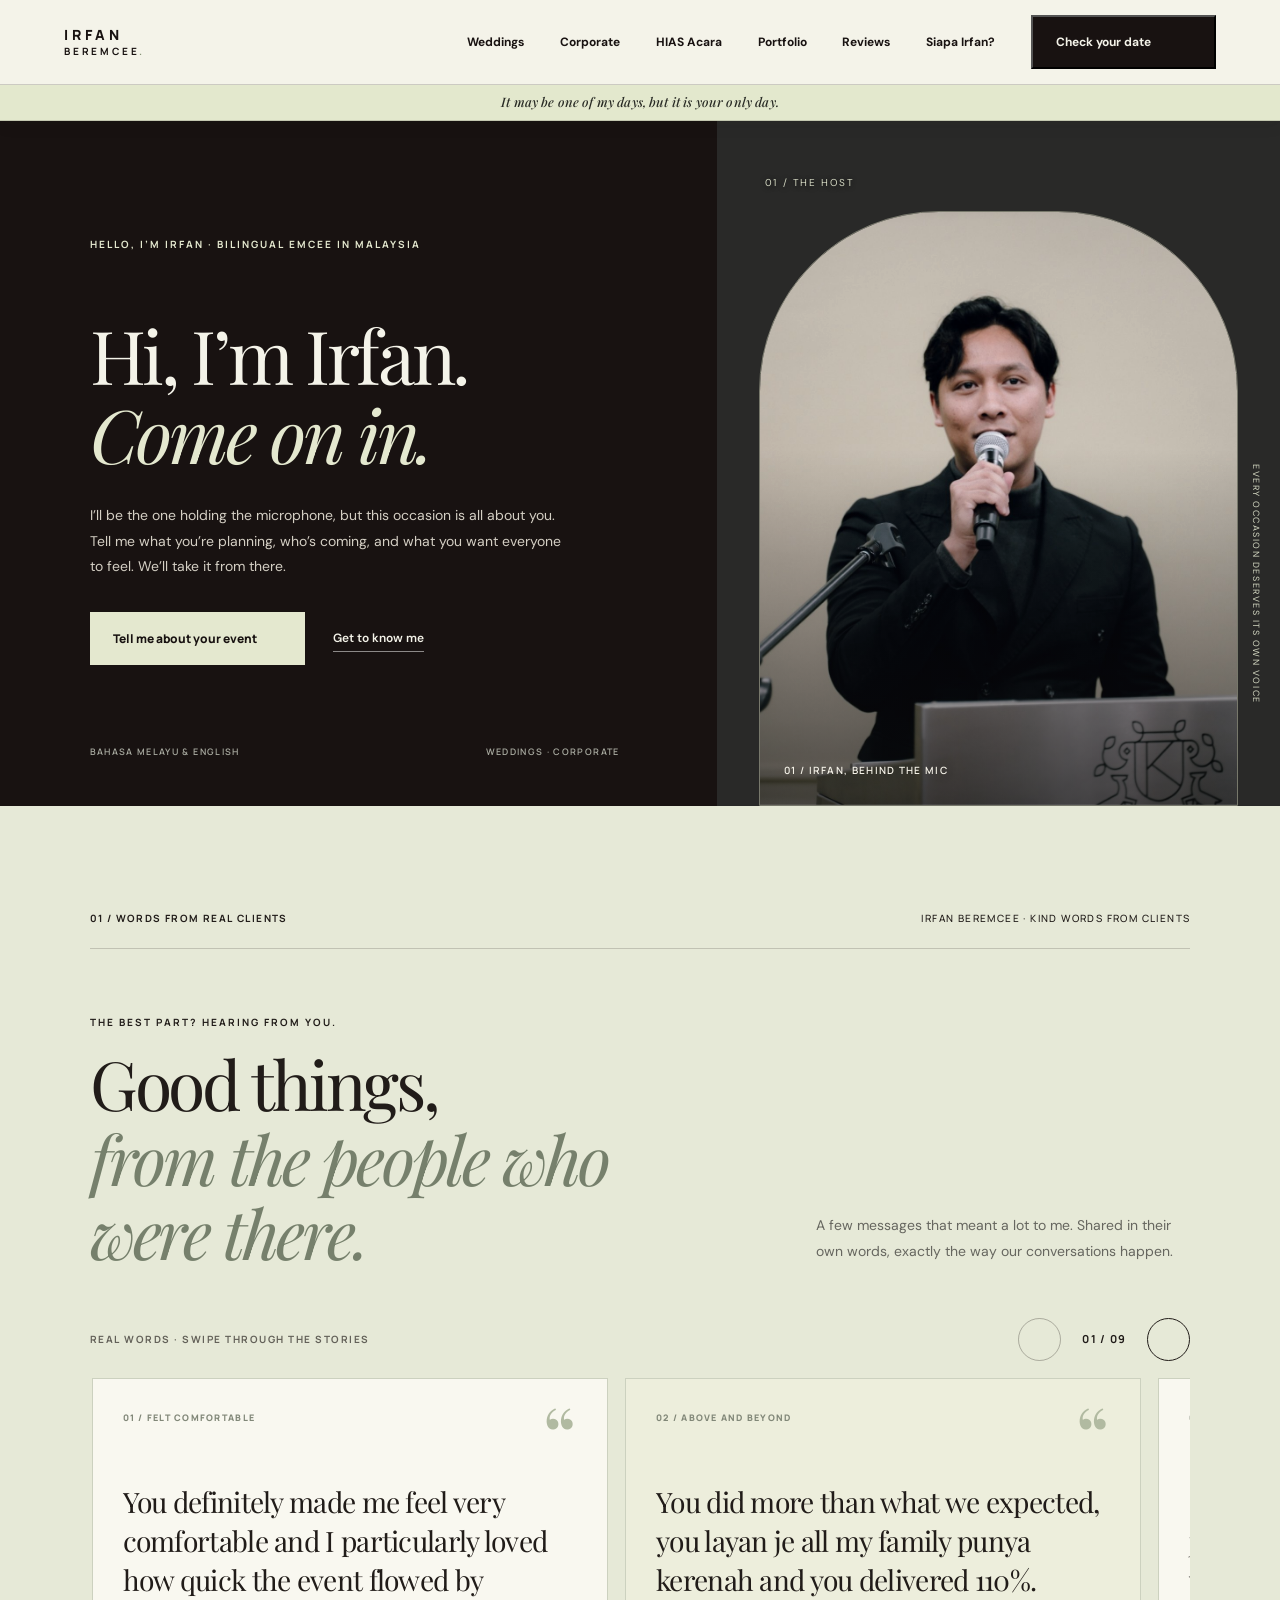
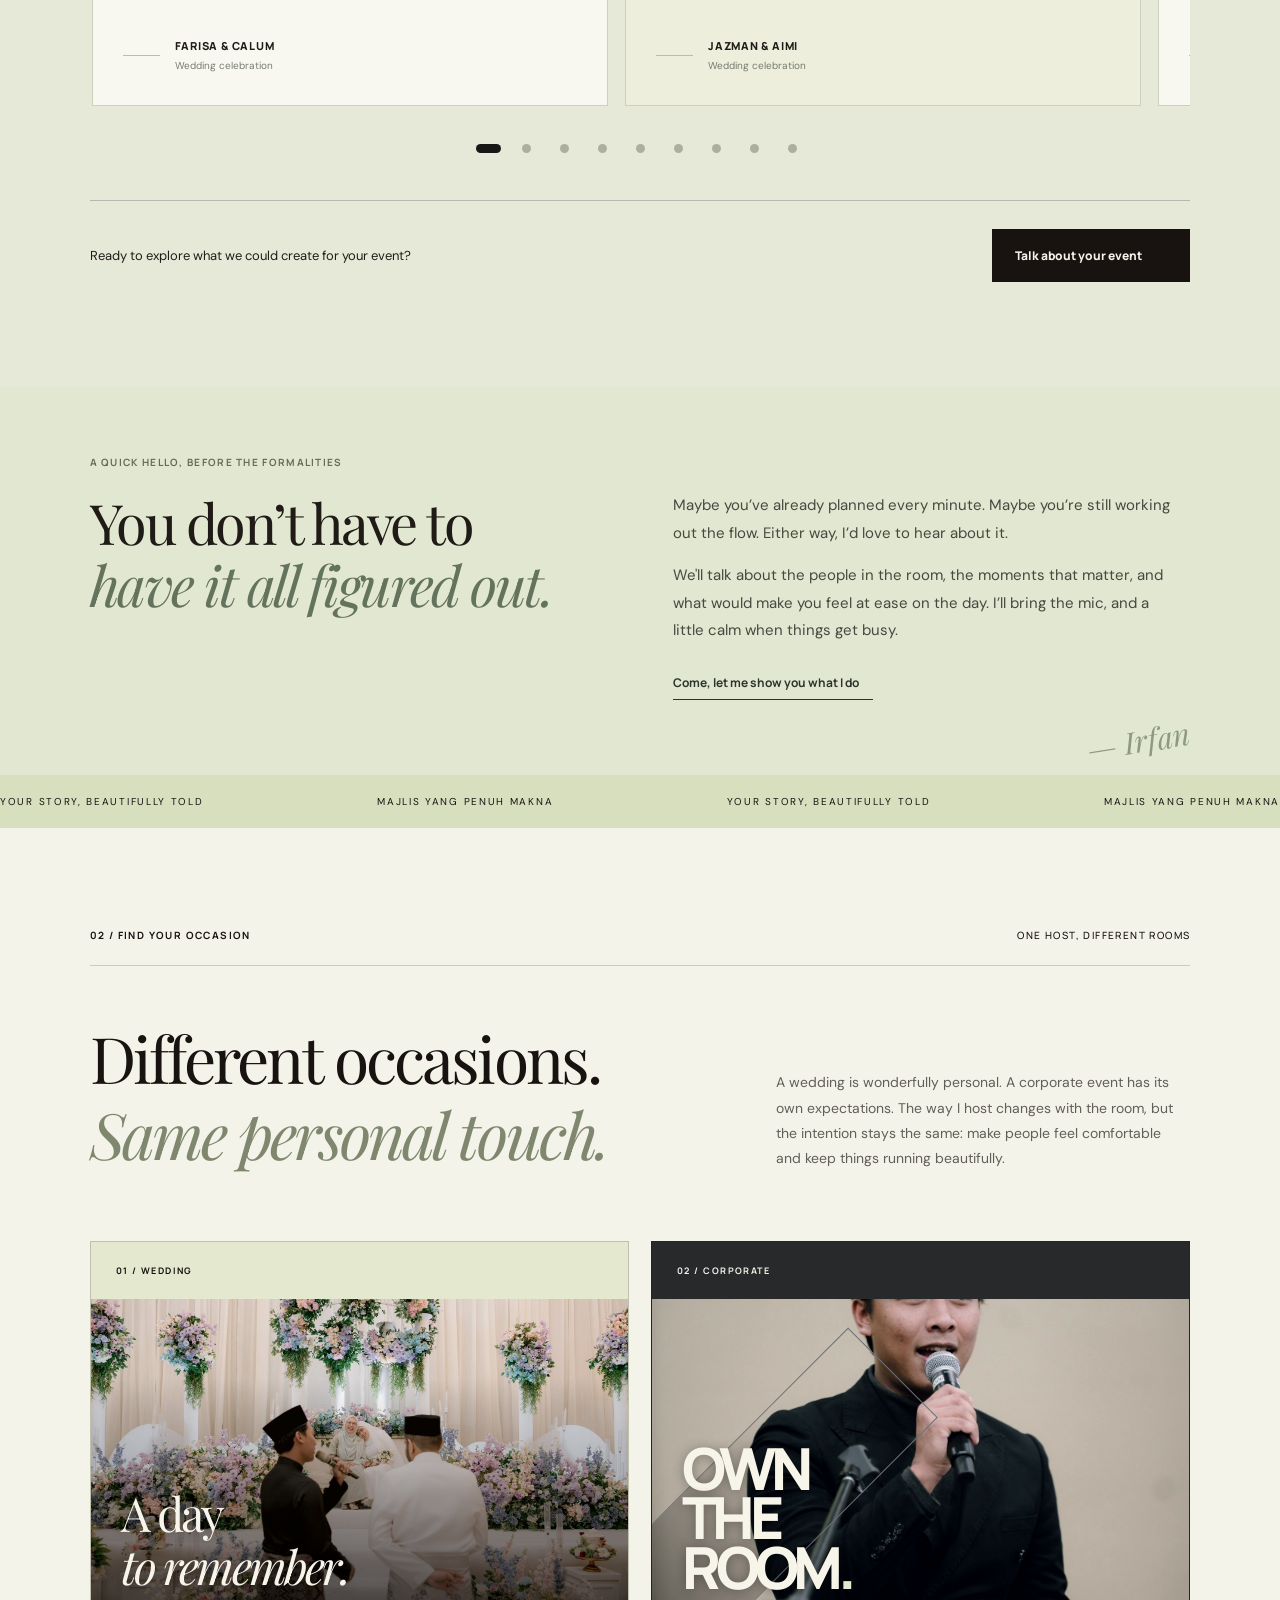
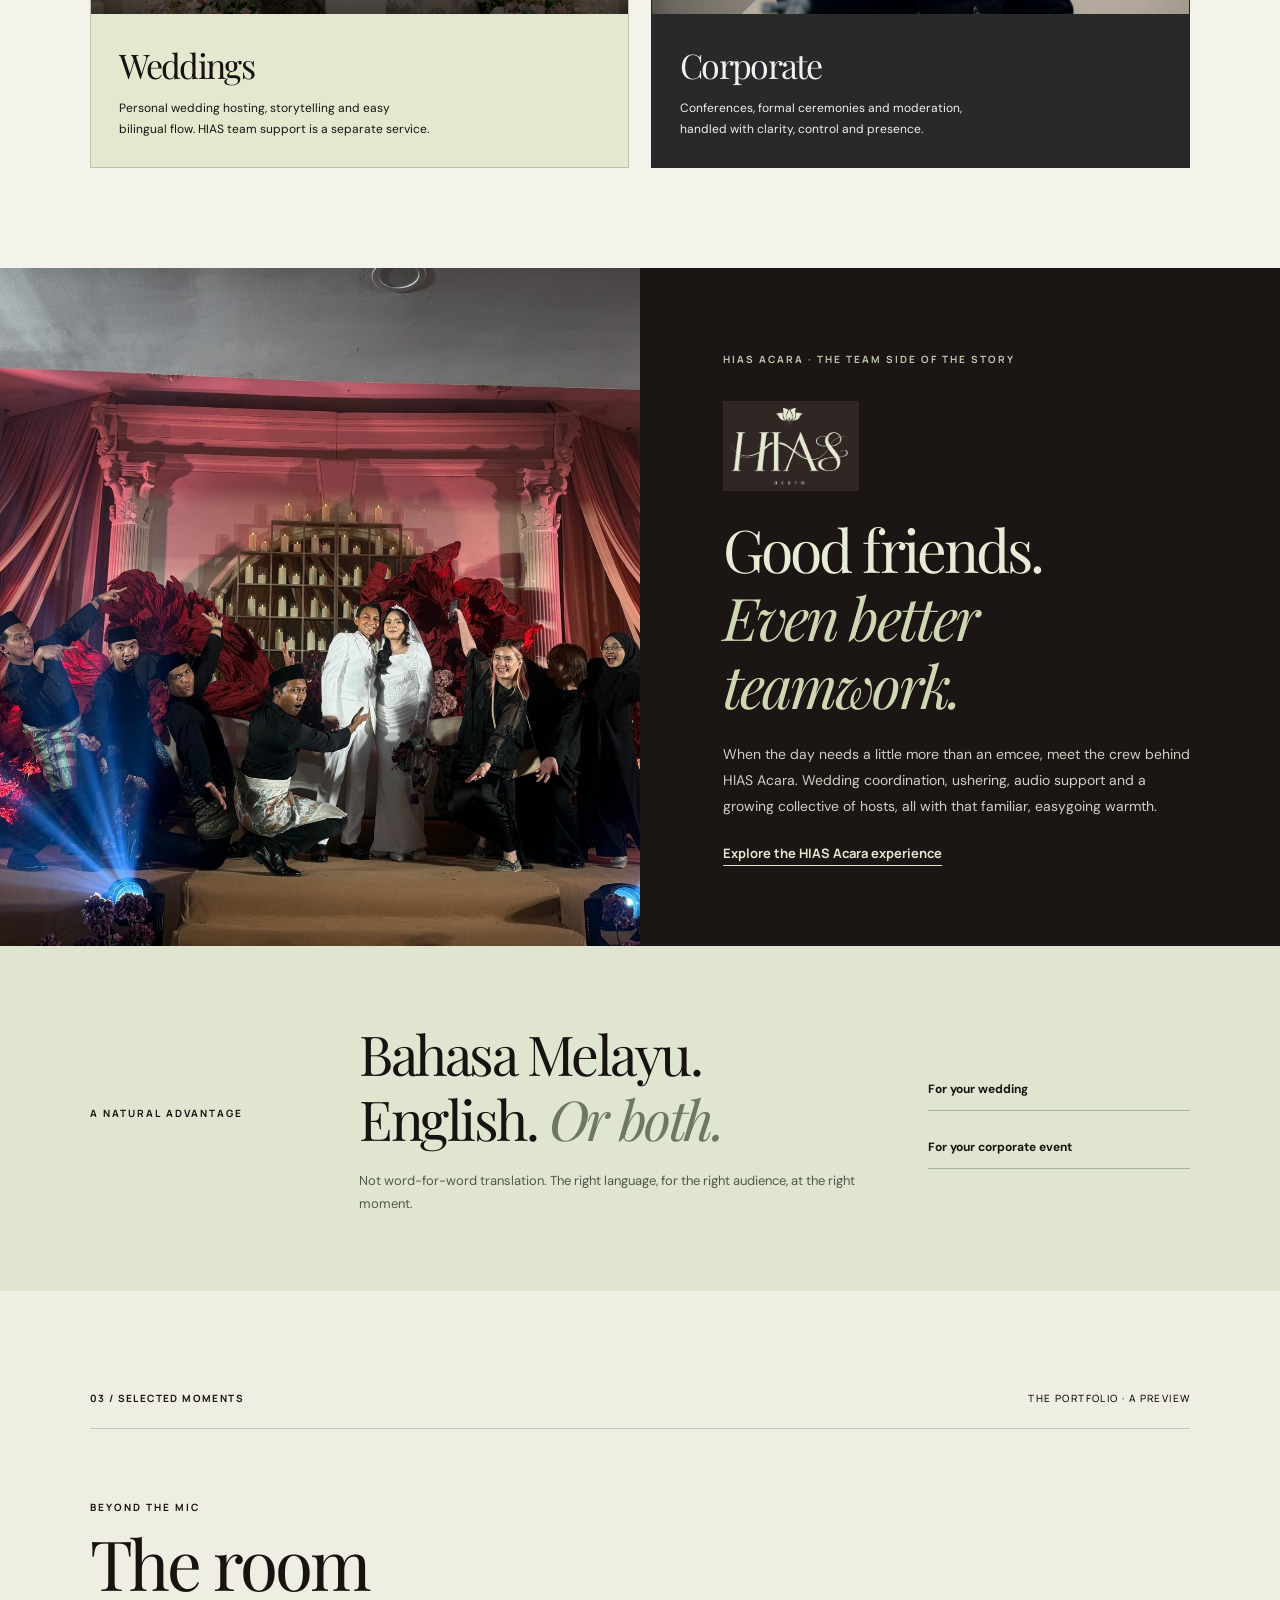
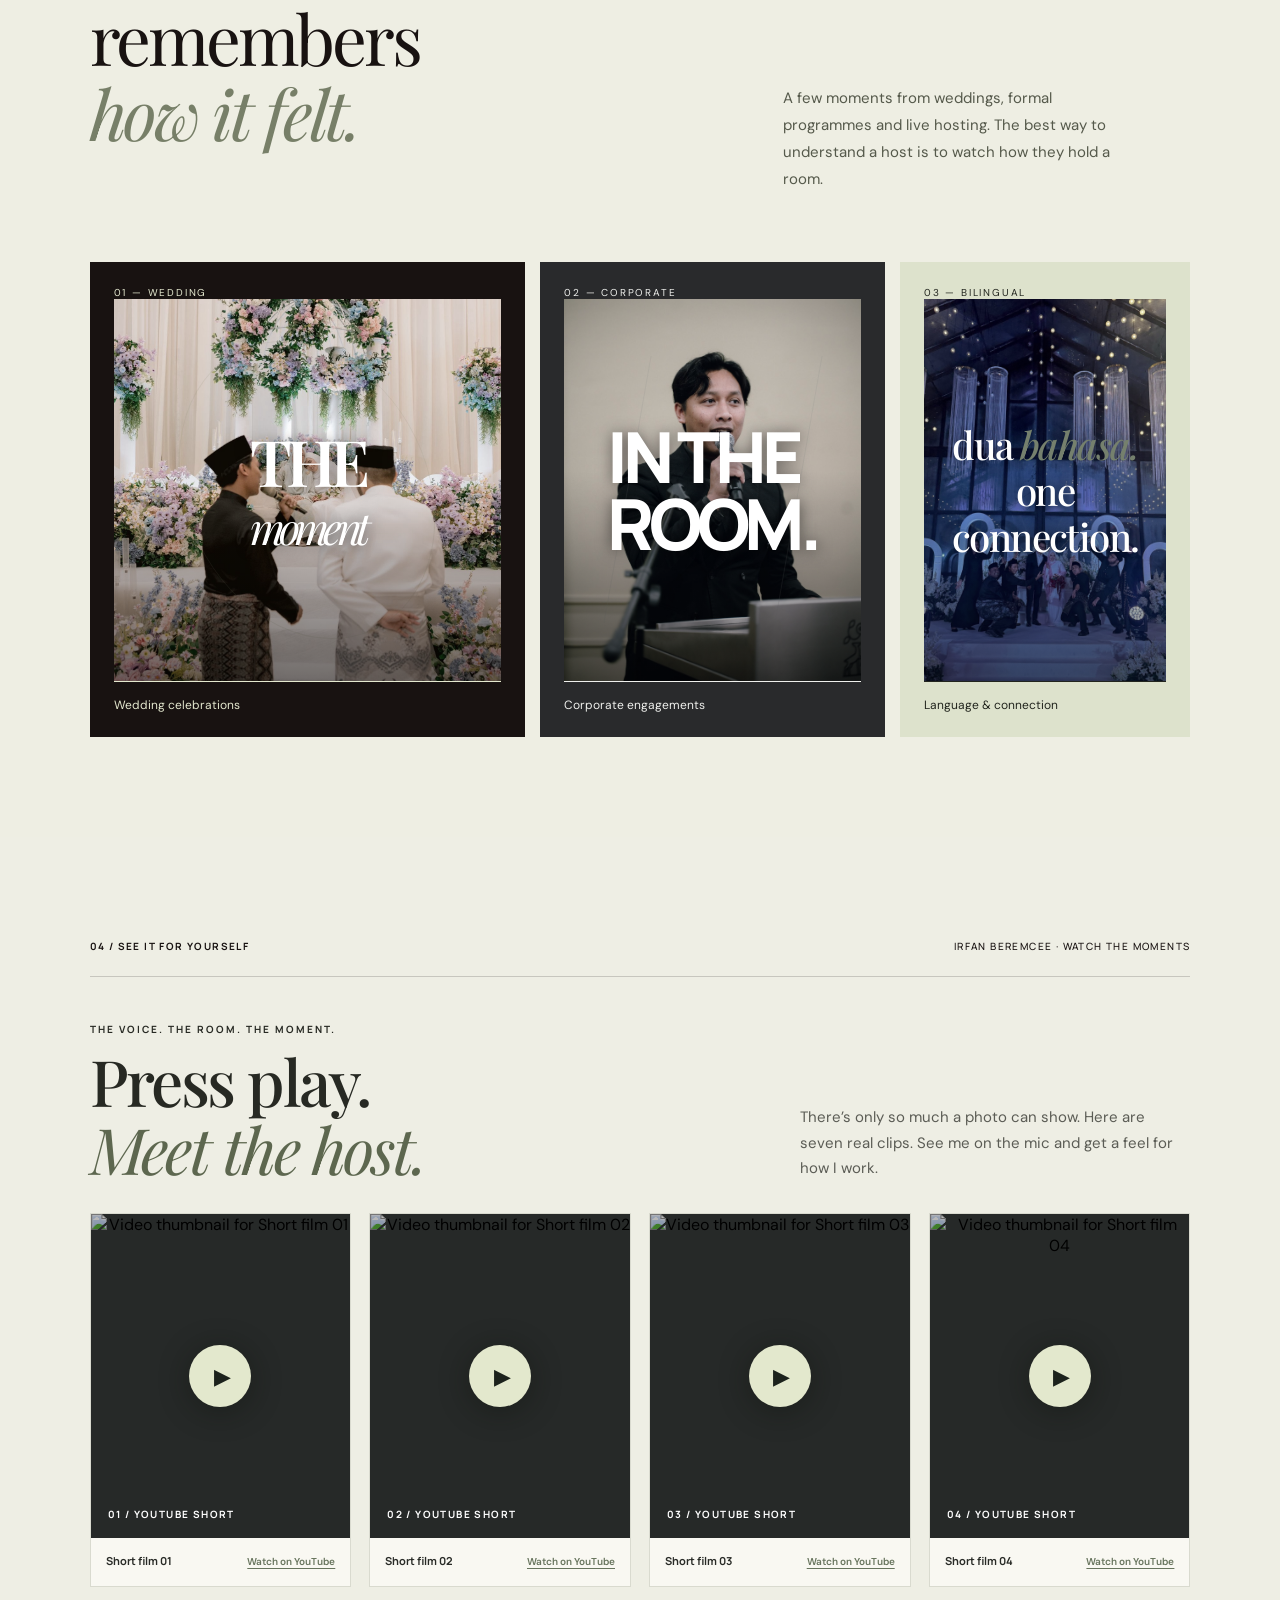
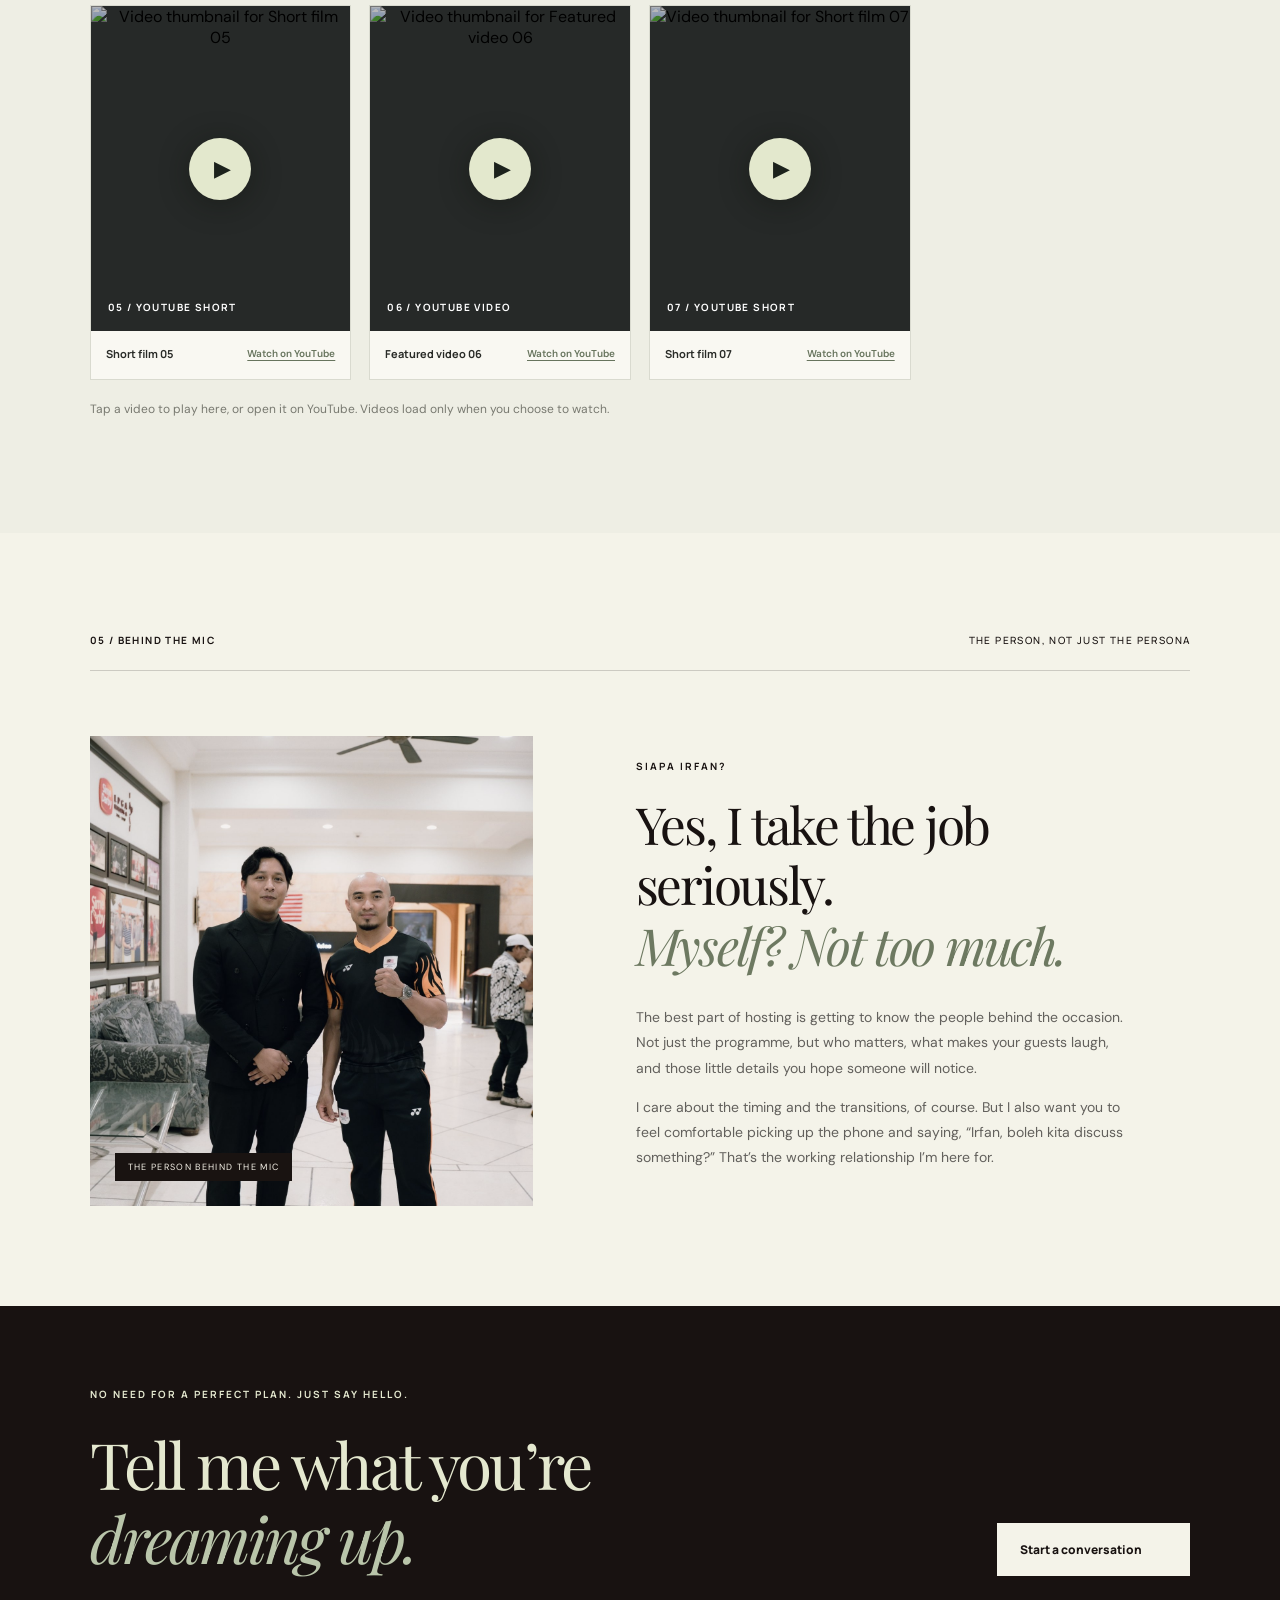
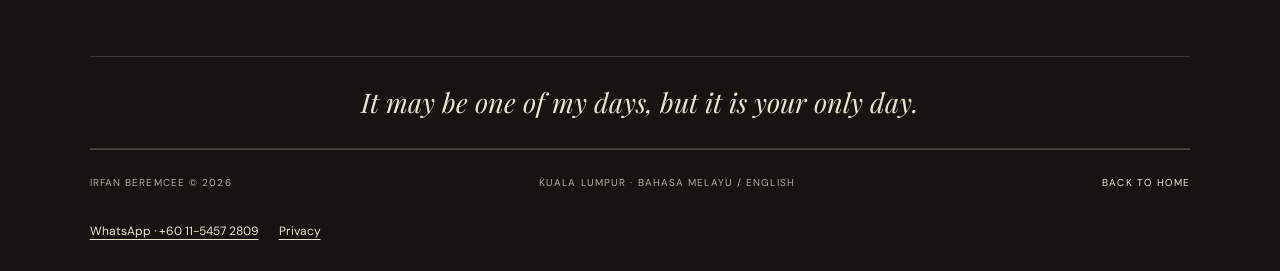
==== commit 22c87f3a: "Replace emoji glyphs with refined interface icons" ====
--- a/index.html
+++ b/index.html
@@ -24,8 +24,8 @@
 
 <body class="home-page">
 <a class="skip" href="#main">Skip to content</a>
-<header class="navbar"><a aria-label="Irfan Beremcee home" class="brand" href="index.html"><span>IRFAN</span><strong>BEREMCEE<span class="period">.</span></strong></a><button aria-controls="navlinks" aria-expanded="false" aria-label="Toggle navigation" class="menu-toggle" id="menuToggle" type="button">☰</button>
-<nav class="navlinks" id="navlinks" aria-label="Main navigation"><a href="weddings.html">Weddings</a><a href="corporate.html">Corporate</a><a href="hias.html">HIAS Acara</a><a href="index.html#showreel">Portfolio</a><a href="index.html#reviews">Reviews</a><a href="index.html#about">Siapa Irfan?</a><button class="nav-action enquiry-trigger" data-enquiry="Other event" type="button">Check your date <span>↗</span></button></nav></header><div aria-label="Irfan Beremcee hosting philosophy" class="signature-ribbon" role="note"><span class="signature-ribbon-copy">It may be one of my days, but it is your only day.</span></div>
+<header class="navbar"><a aria-label="Irfan Beremcee home" class="brand" href="index.html"><span>IRFAN</span><strong>BEREMCEE<span class="period">.</span></strong></a><button aria-controls="navlinks" aria-expanded="false" aria-label="Toggle navigation" class="menu-toggle" id="menuToggle" type="button"><span class="menu-icon" aria-hidden="true"><i></i><i></i><i></i></span></button>
+<nav class="navlinks" id="navlinks" aria-label="Main navigation"><a href="weddings.html">Weddings</a><a href="corporate.html">Corporate</a><a href="hias.html">HIAS Acara</a><a href="index.html#showreel">Portfolio</a><a href="index.html#reviews">Reviews</a><a href="index.html#about">Siapa Irfan?</a><button class="nav-action enquiry-trigger" data-enquiry="Other event" type="button">Check your date <span class="ui-arrow ui-arrow-ne" aria-hidden="true"></span></button></nav></header><div aria-label="Irfan Beremcee hosting philosophy" class="signature-ribbon" role="note"><span class="signature-ribbon-copy">It may be one of my days, but it is your only day.</span></div>
 
 <main id="main">
 <section class="home-hero"><div class="home-hero-left">
@@ -34,7 +34,7 @@
 </h1>
 <p class="hero-desc">I’ll be the one holding the microphone, but this occasion is all about you. Tell me what you’re planning, who’s coming, and what you want everyone to feel. We’ll take it from there.</p>
 <div class="hero-actions">
-<button class="cta cta-sage enquiry-trigger" data-enquiry="Other event" type="button">Tell me about your event <span>↗</span></button><a class="under-link" href="#hello">Get to know me ↓</a>
+<button class="cta cta-sage enquiry-trigger" data-enquiry="Other event" type="button">Tell me about your event <span class="ui-arrow ui-arrow-ne" aria-hidden="true"></span></button><a class="under-link" href="#hello">Get to know me <span class="ui-arrow ui-arrow-down" aria-hidden="true"></span></a>
 </div>
 <div class="hero-bottom">
 <span>BAHASA MELAYU &amp; ENGLISH</span><span>WEDDINGS · CORPORATE</span>
@@ -61,7 +61,7 @@
 <div aria-label="Irfan Beremcee client reviews" class="review-carousel" data-carousel="reviews">
 <div class="carousel-toolbar">
 <span class="carousel-swipe-hint">REAL WORDS · SWIPE THROUGH THE STORIES</span><div class="carousel-controls">
-<button aria-label="Previous testimonial" class="carousel-arrow carousel-prev" type="button">←</button><span aria-atomic="true" aria-live="polite" class="carousel-count">01 / 09</span><button aria-label="Next testimonial" class="carousel-arrow carousel-next" type="button">→</button>
+<button aria-label="Previous testimonial" class="carousel-arrow carousel-prev" type="button"><span class="ui-arrow ui-arrow-left" aria-hidden="true"></span></button><span aria-atomic="true" aria-live="polite" class="carousel-count">01 / 09</span><button aria-label="Next testimonial" class="carousel-arrow carousel-next" type="button"><span class="ui-arrow ui-arrow-right" aria-hidden="true"></span></button>
 </div>
 </div>
 <div aria-label="Client testimonials" aria-roledescription="carousel" class="review-carousel-track" role="region" tabindex="0">
@@ -117,7 +117,7 @@
 <blockquote class="review-quote">Irfan did a great job and really suit dgn tema majlis.</blockquote>
 <div class="review-credit">
 <span class="credit-rule"></span><div>
-<strong>IBU AMEER</strong><small>Classic Melayu × Contemporary</small>
+<strong>IBU AMEER</strong><small>Classic Melayu / Contemporary</small>
 </div>
 </div>
 </article>
@@ -169,7 +169,7 @@
 </div>
 <div class="review-bottom">
 <p>Ready to explore what we could create for your event?</p>
-<button class="cta cta-espresso enquiry-trigger" data-enquiry="Other event" type="button">Talk about your event <span aria-hidden="true">↗</span></button>
+<button class="cta cta-espresso enquiry-trigger" data-enquiry="Other event" type="button">Talk about your event <span class="ui-arrow ui-arrow-ne" aria-hidden="true"></span></button>
 </div>
 </div></section>
 <section aria-labelledby="helloTitle" class="warm-hello" id="hello">
@@ -180,12 +180,12 @@
 <div class="warm-hello-detail">
 <p>Maybe you’ve already planned every minute. Maybe you’re still working out the flow. Either way, I’d love to hear about it.</p>
 <p>We'll talk about the people in the room, the moments that matter, and what would make you feel at ease on the day. I’ll bring the mic, and a little calm when things get busy.</p>
-<a href="#services">Come, let me show you what I do <span aria-hidden="true">↗</span></a>
+<a href="#services">Come, let me show you what I do <span class="ui-arrow ui-arrow-ne" aria-hidden="true"></span></a>
 </div>
 <div aria-hidden="true" class="warm-signature">— Irfan</div>
 </section>
 
-<section aria-label="Irfan Beremcee philosophy: It may be one of my days, but it is your only day." class="ticker"><span>YOUR STORY, BEAUTIFULLY TOLD</span><span>✳</span><span>MAJLIS YANG PENUH MAKNA</span><span>✳</span><span>YOUR STORY, BEAUTIFULLY TOLD</span><span>✳</span><span>MAJLIS YANG PENUH MAKNA</span></section>
+<section aria-label="Irfan Beremcee philosophy: It may be one of my days, but it is your only day." class="ticker"><span>YOUR STORY, BEAUTIFULLY TOLD</span><span class="ticker-separator" aria-hidden="true"></span><span>MAJLIS YANG PENUH MAKNA</span><span class="ticker-separator" aria-hidden="true"></span><span>YOUR STORY, BEAUTIFULLY TOLD</span><span class="ticker-separator" aria-hidden="true"></span><span>MAJLIS YANG PENUH MAKNA</span></section>
 
 <section class="service-intro section-shell" id="services"><div class="section-top">
 <span>02 / FIND YOUR OCCASION</span><span>ONE HOST, DIFFERENT ROOMS</span>
@@ -204,7 +204,7 @@
 <h3>Weddings</h3>
 <p>Personal wedding hosting, storytelling and easy bilingual flow. HIAS team support is a separate service.</p>
 </div>
-<span class="card-arrow">↗</span>
+<span class="card-arrow ui-arrow ui-arrow-ne" aria-hidden="true"></span>
 </div></a><a class="service-card service-corp" href="corporate.html"><span class="card-index">02 / CORPORATE</span><div class="card-art card-corp-art">
 <img alt="Irfan delivering a formal address on stage" class="card-art-photo" loading="lazy" src="assets/corporate-address.jpg"><span class="card-display-modern">OWN<br>THE<br>ROOM<span class="dot">.</span></span>
 </div>
@@ -213,7 +213,7 @@
 <h3>Corporate</h3>
 <p>Conferences, formal ceremonies and moderation, handled with clarity, control and presence.</p>
 </div>
-<span class="card-arrow">↗</span>
+<span class="card-arrow ui-arrow ui-arrow-ne" aria-hidden="true"></span>
 </div></a>
 </div></section>
 <section aria-label="Explore HIAS Acara" class="home-hias-feature" id="hias-partner"><div class="home-hias-image"><img alt="HIAS Acara wedding team and couple on a dramatic floral stage" loading="lazy" src="assets/hias-red.jpg"></div>
@@ -222,7 +222,7 @@
 <img alt="HIAS Acara" class="home-hias-logo" src="assets/hias-wordmark.png"><h2>Good friends.<br><em>Even better teamwork.</em>
 </h2>
 <p>When the day needs a little more than an emcee, meet the crew behind HIAS Acara. Wedding coordination, ushering, audio support and a growing collective of hosts, all with that familiar, easygoing warmth.</p>
-<a class="inline-editorial-link" href="hias.html">Explore the HIAS Acara experience <span aria-hidden="true">↗</span></a>
+<a class="inline-editorial-link" href="hias.html">Explore the HIAS Acara experience <span class="ui-arrow ui-arrow-ne" aria-hidden="true"></span></a>
 </div></section>
 
 <section class="bilingual-band"><p class="overline">A NATURAL ADVANTAGE</p>
@@ -232,7 +232,7 @@
 <p>Not word-for-word translation. The right language, for the right audience, at the right moment.</p>
 </div>
 <div class="lang-links">
-<a href="weddings.html#bilingual">For your wedding ↗</a><a href="corporate.html#bilingual">For your corporate event ↗</a>
+<a href="weddings.html#bilingual">For your wedding <span class="ui-arrow ui-arrow-ne" aria-hidden="true"></span></a><a href="corporate.html#bilingual">For your corporate event <span class="ui-arrow ui-arrow-ne" aria-hidden="true"></span></a>
 </div></section>
 
 <section aria-labelledby="workTitle" class="selected-work section-shell" id="work">
@@ -251,15 +251,15 @@
 <a class="work-tile tile-wedding" href="weddings.html"><span class="tile-meta">01 — WEDDING</span><div class="tile-focus">
 <img alt="Selected event moment" class="tile-photo" loading="lazy" src="assets/wedding-stage.jpg"><span class="tile-orbit"></span><span class="tile-big-text">THE<br><i>moment</i></span>
 </div>
-<span class="tile-caption">Wedding celebrations <b>↗</b></span></a>
+<span class="tile-caption">Wedding celebrations <b class="ui-arrow ui-arrow-ne" aria-hidden="true"></b></span></a>
 <a class="work-tile tile-corporate" href="corporate.html"><span class="tile-meta">02 — CORPORATE</span><div class="tile-focus">
 <img alt="Selected event moment" class="tile-photo" loading="lazy" src="assets/corporate-address.jpg"><span class="tile-stage"></span><span class="tile-corporate-text">IN THE<br>ROOM.</span>
 </div>
-<span class="tile-caption">Corporate engagements <b>↗</b></span></a>
+<span class="tile-caption">Corporate engagements <b class="ui-arrow ui-arrow-ne" aria-hidden="true"></b></span></a>
 <a class="work-tile tile-bilingual" href="weddings.html#bilingual"><span class="tile-meta">03 — BILINGUAL</span><div class="tile-focus">
 <img alt="Selected event moment" class="tile-photo" loading="lazy" src="assets/hias-blue.jpg"><span class="tile-bilingual-text">dua <i>bahasa.</i><br>one connection.</span>
 </div>
-<span class="tile-caption">Language &amp; connection <b>↗</b></span></a>
+<span class="tile-caption">Language &amp; connection <b class="ui-arrow ui-arrow-ne" aria-hidden="true"></b></span></a>
 </div></section>
 <section aria-labelledby="youtubeTitle" class="youtube-section section-shell" id="showreel">
 <div class="section-top">
@@ -276,25 +276,25 @@
 <div class="youtube-video-grid">
 
 <article class="video-card" data-video-id="sVjrr1zx-KM"><button aria-label="Play Short film 01" class="video-poster" data-video-play="sVjrr1zx-KM" type="button"><img alt="Video thumbnail for Short film 01" loading="lazy" src="https://i.ytimg.com/vi/sVjrr1zx-KM/hqdefault.jpg" referrerpolicy="no-referrer"><span aria-hidden="true" class="video-play-icon">▶</span><span class="video-index">01 / YouTube Short</span></button><div class="video-meta">
-<span>Short film 01</span><a aria-label="Open Short film 01 on YouTube" href="https://www.youtube.com/watch?v=sVjrr1zx-KM" rel="noopener noreferrer" target="_blank">Watch on YouTube ↗</a>
+<span>Short film 01</span><a aria-label="Open Short film 01 on YouTube" href="https://www.youtube.com/watch?v=sVjrr1zx-KM" rel="noopener noreferrer" target="_blank">Watch on YouTube <span class="ui-arrow ui-arrow-ne" aria-hidden="true"></span></a>
 </div></article>
 <article class="video-card" data-video-id="sQYtW431eq8"><button aria-label="Play Short film 02" class="video-poster" data-video-play="sQYtW431eq8" type="button"><img alt="Video thumbnail for Short film 02" loading="lazy" src="https://i.ytimg.com/vi/sQYtW431eq8/hqdefault.jpg" referrerpolicy="no-referrer"><span aria-hidden="true" class="video-play-icon">▶</span><span class="video-index">02 / YouTube Short</span></button><div class="video-meta">
-<span>Short film 02</span><a aria-label="Open Short film 02 on YouTube" href="https://www.youtube.com/watch?v=sQYtW431eq8" rel="noopener noreferrer" target="_blank">Watch on YouTube ↗</a>
+<span>Short film 02</span><a aria-label="Open Short film 02 on YouTube" href="https://www.youtube.com/watch?v=sQYtW431eq8" rel="noopener noreferrer" target="_blank">Watch on YouTube <span class="ui-arrow ui-arrow-ne" aria-hidden="true"></span></a>
 </div></article>
 <article class="video-card" data-video-id="l4832GxyxyY"><button aria-label="Play Short film 03" class="video-poster" data-video-play="l4832GxyxyY" type="button"><img alt="Video thumbnail for Short film 03" loading="lazy" src="https://i.ytimg.com/vi/l4832GxyxyY/hqdefault.jpg" referrerpolicy="no-referrer"><span aria-hidden="true" class="video-play-icon">▶</span><span class="video-index">03 / YouTube Short</span></button><div class="video-meta">
-<span>Short film 03</span><a aria-label="Open Short film 03 on YouTube" href="https://www.youtube.com/watch?v=l4832GxyxyY" rel="noopener noreferrer" target="_blank">Watch on YouTube ↗</a>
+<span>Short film 03</span><a aria-label="Open Short film 03 on YouTube" href="https://www.youtube.com/watch?v=l4832GxyxyY" rel="noopener noreferrer" target="_blank">Watch on YouTube <span class="ui-arrow ui-arrow-ne" aria-hidden="true"></span></a>
 </div></article>
 <article class="video-card" data-video-id="Se1EySUKX2w"><button aria-label="Play Short film 04" class="video-poster" data-video-play="Se1EySUKX2w" type="button"><img alt="Video thumbnail for Short film 04" loading="lazy" src="https://i.ytimg.com/vi/Se1EySUKX2w/hqdefault.jpg" referrerpolicy="no-referrer"><span aria-hidden="true" class="video-play-icon">▶</span><span class="video-index">04 / YouTube Short</span></button><div class="video-meta">
-<span>Short film 04</span><a aria-label="Open Short film 04 on YouTube" href="https://www.youtube.com/watch?v=Se1EySUKX2w" rel="noopener noreferrer" target="_blank">Watch on YouTube ↗</a>
+<span>Short film 04</span><a aria-label="Open Short film 04 on YouTube" href="https://www.youtube.com/watch?v=Se1EySUKX2w" rel="noopener noreferrer" target="_blank">Watch on YouTube <span class="ui-arrow ui-arrow-ne" aria-hidden="true"></span></a>
 </div></article>
 <article class="video-card" data-video-id="afVYgp3-zP4"><button aria-label="Play Short film 05" class="video-poster" data-video-play="afVYgp3-zP4" type="button"><img alt="Video thumbnail for Short film 05" loading="lazy" src="https://i.ytimg.com/vi/afVYgp3-zP4/hqdefault.jpg" referrerpolicy="no-referrer"><span aria-hidden="true" class="video-play-icon">▶</span><span class="video-index">05 / YouTube Short</span></button><div class="video-meta">
-<span>Short film 05</span><a aria-label="Open Short film 05 on YouTube" href="https://www.youtube.com/watch?v=afVYgp3-zP4" rel="noopener noreferrer" target="_blank">Watch on YouTube ↗</a>
+<span>Short film 05</span><a aria-label="Open Short film 05 on YouTube" href="https://www.youtube.com/watch?v=afVYgp3-zP4" rel="noopener noreferrer" target="_blank">Watch on YouTube <span class="ui-arrow ui-arrow-ne" aria-hidden="true"></span></a>
 </div></article>
 <article class="video-card" data-video-id="1ThYeK5y-CM"><button aria-label="Play Featured video 06" class="video-poster" data-video-play="1ThYeK5y-CM" type="button"><img alt="Video thumbnail for Featured video 06" loading="lazy" src="https://i.ytimg.com/vi/1ThYeK5y-CM/hqdefault.jpg" referrerpolicy="no-referrer"><span aria-hidden="true" class="video-play-icon">▶</span><span class="video-index">06 / YouTube video</span></button><div class="video-meta">
-<span>Featured video 06</span><a aria-label="Open Featured video 06 on YouTube" href="https://www.youtube.com/watch?v=1ThYeK5y-CM" rel="noopener noreferrer" target="_blank">Watch on YouTube ↗</a>
+<span>Featured video 06</span><a aria-label="Open Featured video 06 on YouTube" href="https://www.youtube.com/watch?v=1ThYeK5y-CM" rel="noopener noreferrer" target="_blank">Watch on YouTube <span class="ui-arrow ui-arrow-ne" aria-hidden="true"></span></a>
 </div></article>
 <article class="video-card" data-video-id="lw_I4qJFunM"><button aria-label="Play Short film 07" class="video-poster" data-video-play="lw_I4qJFunM" type="button"><img alt="Video thumbnail for Short film 07" loading="lazy" src="https://i.ytimg.com/vi/lw_I4qJFunM/hqdefault.jpg" referrerpolicy="no-referrer"><span aria-hidden="true" class="video-play-icon">▶</span><span class="video-index">07 / YouTube Short</span></button><div class="video-meta">
-<span>Short film 07</span><a aria-label="Open Short film 07 on YouTube" href="https://www.youtube.com/watch?v=lw_I4qJFunM" rel="noopener noreferrer" target="_blank">Watch on YouTube ↗</a>
+<span>Short film 07</span><a aria-label="Open Short film 07 on YouTube" href="https://www.youtube.com/watch?v=lw_I4qJFunM" rel="noopener noreferrer" target="_blank">Watch on YouTube <span class="ui-arrow ui-arrow-ne" aria-hidden="true"></span></a>
 </div></article>
 </div>
 <p class="youtube-footer-note">Tap a video to play here, or open it on YouTube. Videos load only when you choose to watch.</p>
@@ -320,18 +320,18 @@
 <h2>Tell me what you’re<br><em>dreaming up.</em>
 </h2>
 </div>
-<button class="cta cta-ivory enquiry-trigger" data-enquiry="Other event" type="button">Start a conversation <span>↗</span></button>
+<button class="cta cta-ivory enquiry-trigger" data-enquiry="Other event" type="button">Start a conversation <span class="ui-arrow ui-arrow-ne" aria-hidden="true"></span></button>
 </div>
 <p class="footer-signature">It may be one of my days, but it is your only day.</p>
 <div class="footer-bottom">
-<span>IRFAN BEREMCEE © <span id="year">2026</span></span><span>KUALA LUMPUR · BAHASA MELAYU / ENGLISH</span><a href="index.html">BACK TO HOME ↗</a>
+<span>IRFAN BEREMCEE © <span id="year">2026</span></span><span>KUALA LUMPUR · BAHASA MELAYU / ENGLISH</span><a href="index.html">BACK TO HOME <span class="ui-arrow ui-arrow-ne" aria-hidden="true"></span></a>
 </div>
 <div class="footer-contact">
-<a href="https://wa.me/601154572809?text=Hello%21%20I%20found%20IRFAN%20BEREMCEE%20through%20your%20website%20and%20would%20like%20to%20enquire%20about%20my%20event." target="_blank" rel="noopener noreferrer">WhatsApp · +60 11-5457 2809 ↗</a><button type="button" class="privacy-trigger">Privacy</button>
+<a href="https://wa.me/601154572809?text=Hello%21%20I%20found%20IRFAN%20BEREMCEE%20through%20your%20website%20and%20would%20like%20to%20enquire%20about%20my%20event." target="_blank" rel="noopener noreferrer">WhatsApp · +60 11-5457 2809 <span class="ui-arrow ui-arrow-ne" aria-hidden="true"></span></a><button type="button" class="privacy-trigger">Privacy</button>
 </div></footer>
 <dialog aria-labelledby="enquiryHeading" id="enquiryDialog">
 <form id="enquiryForm" aria-describedby="enquiryIntro">
-<button aria-label="Close enquiry dialog" class="modal-close" id="closeDialog" type="button">×</button>
+<button aria-label="Close enquiry dialog" class="modal-close" id="closeDialog" type="button"><span class="ui-close" aria-hidden="true"></span></button>
 <p class="overline">YOUR DATE · YOUR OCCASION</p>
 <h2 id="enquiryHeading">Let's see what<br><em>we can create.</em>
 </h2>
@@ -359,18 +359,18 @@
 </label><label>Location <input name="location" placeholder="Venue / city (if known)"></label>
 </div>
 <label>Anything we should know? <textarea name="notes" placeholder="Event type, timings, theme, guest count..." rows="2"></textarea></label>
-<button class="cta cta-espresso" type="submit">Prepare WhatsApp enquiry <span>↗</span></button>
+<button class="cta cta-espresso" type="submit">Prepare WhatsApp enquiry <span class="ui-arrow ui-arrow-ne" aria-hidden="true"></span></button>
 <p aria-live="polite" class="form-status" id="formStatus" role="status"></p>
 <div class="draft-result" hidden="" id="draftResult">
 <p class="overline">YOUR ENQUIRY MESSAGE</p>
 <textarea aria-label="Prepared WhatsApp message" id="draftText" readonly rows="9"></textarea><div class="draft-actions">
-<a id="openWhatsApp" href="https://wa.me/601154572809" target="_blank" rel="noopener noreferrer" class="cta cta-espresso" hidden="">Open WhatsApp ↗</a><button class="copy-draft" id="copyDraft" type="button">Copy enquiry text</button>
+<a id="openWhatsApp" href="https://wa.me/601154572809" target="_blank" rel="noopener noreferrer" class="cta cta-espresso" hidden="">Open WhatsApp <span class="ui-arrow ui-arrow-ne" aria-hidden="true"></span></a><button class="copy-draft" id="copyDraft" type="button">Copy enquiry text</button>
 </div>
 </div>
 <p class="privacy-note">Your message is prepared on your device and passed to WhatsApp when it opens. Press Send there to submit your enquiry. Your date is reserved only after personal confirmation. <button type="button" class="privacy-trigger">Privacy information</button></p>
 </form></dialog>
 <dialog id="privacyDialog" aria-labelledby="privacyHeading" aria-describedby="privacyIntro"><div class="privacy-content">
-<button type="button" class="modal-close" id="closePrivacy" aria-label="Close privacy information">×</button>
+<button type="button" class="modal-close" id="closePrivacy" aria-label="Close privacy information"><span class="ui-close" aria-hidden="true"></span></button>
 <p class="overline">YOUR DETAILS · YOUR CHOICE</p>
 <h2 id="privacyHeading">Privacy, plainly.</h2>
 <p id="privacyIntro">This information applies to enquiries for IRFAN BEREMCEE and HIAS Acara.</p>
@@ -378,7 +378,7 @@
 <p>The form prepares your message on your device. Preparing an enquiry opens WhatsApp with that message. We receive it in our business conversation when you press Send. This website does not save your form entries or confirm a booking.</p>
 <h3>External services</h3>
 <p>This website uses Google Fonts and YouTube thumbnails, which may connect to Google as the page loads. Choosing a YouTube video loads its player. WhatsApp handles your enquiry under its own privacy policy. These services may receive technical information such as your IP address.</p>
-<p><a href="https://policies.google.com/privacy" target="_blank" rel="noopener noreferrer">Google privacy policy ↗</a><br><a href="https://www.whatsapp.com/legal/privacy-policy" target="_blank" rel="noopener noreferrer">WhatsApp privacy policy ↗</a></p>
+<p><a href="https://policies.google.com/privacy" target="_blank" rel="noopener noreferrer">Google privacy policy <span class="ui-arrow ui-arrow-ne" aria-hidden="true"></span></a><br><a href="https://www.whatsapp.com/legal/privacy-policy" target="_blank" rel="noopener noreferrer">WhatsApp privacy policy <span class="ui-arrow ui-arrow-ne" aria-hidden="true"></span></a></p>
 <h3>How we use your message</h3>
 <p>We use the details you send to discuss your event, check availability and arrange the agreed service. To correct your information or ask about deleting enquiry details, contact us on <a href="https://wa.me/601154572809" target="_blank" rel="noopener noreferrer">WhatsApp at +60 11-5457 2809</a>.</p>
 <p>No analytics or tracking code has been added to this website.</p>
--- a/v16.css
+++ b/v16.css
@@ -31,3 +31,18 @@
 @media(max-width:760px){.testimonials--home .review-carousel-track .review-card{flex-basis:88%;width:88%;min-height:315px}.testimonials--home .review-carousel-track{padding-right:12%}.testimonials--home .review-carousel-track::after{display:none}.testimonials--home .review-quote{font-size:clamp(21px,5.6vw,28px)}.youtube-heading{display:block;padding:22px 0 25px}.youtube-heading h2{font-size:42px}.youtube-heading>p{margin-top:20px}.youtube-video-grid{grid-template-columns:repeat(2,minmax(0,1fr));gap:12px}.video-play-icon{width:47px;height:47px;font-size:18px}.video-index{bottom:11px;left:10px;font-size:8px}.video-meta{padding:12px 10px;min-height:60px;display:block}.video-meta a{display:block;text-align:left;margin-top:6px}.carousel-dots{gap:6px}}
 @media(max-width:420px){.youtube-video-grid{gap:9px}.video-meta{font-size:10px}.video-meta a{font-size:9px}}
 @media(prefers-reduced-motion:reduce){.video-card,.video-poster img{transition:none}}
+
+/* Corporate portfolio: on-demand YouTube card */
+.media-cards.media-cards-three{grid-template-columns:repeat(3,minmax(0,1fr))}
+.media-card-youtube .video-poster{aspect-ratio:16/9;background:#111}
+.media-card-youtube .video-poster img{object-position:center}
+.media-card-youtube iframe{width:100%;height:100%;border:0;display:block;position:absolute;inset:0;background:#0c0c0c}
+.media-card-youtube .media-info a{color:inherit;text-decoration:none}
+.media-card-youtube .media-info a:hover{text-decoration:underline;text-underline-offset:3px}
+@media(max-width:900px){.media-cards.media-cards-three{grid-template-columns:repeat(2,minmax(0,1fr))}}
+@media(max-width:760px){.media-cards.media-cards-three{grid-template-columns:1fr}}
+/* Corporate portfolio: balanced dinner row */
+.media-cards.media-cards-four{grid-template-columns:repeat(2,minmax(0,1fr))}
+.media-cards-four .media-row-label{grid-column:1/-1;margin:1rem 0 -.25rem;padding-top:.35rem;border-top:1px solid rgba(255,255,255,.16);font-size:.72rem;font-weight:700;letter-spacing:.16em;color:rgba(255,255,255,.68)}
+@media(max-width:760px){.media-cards.media-cards-four{grid-template-columns:1fr}}
+
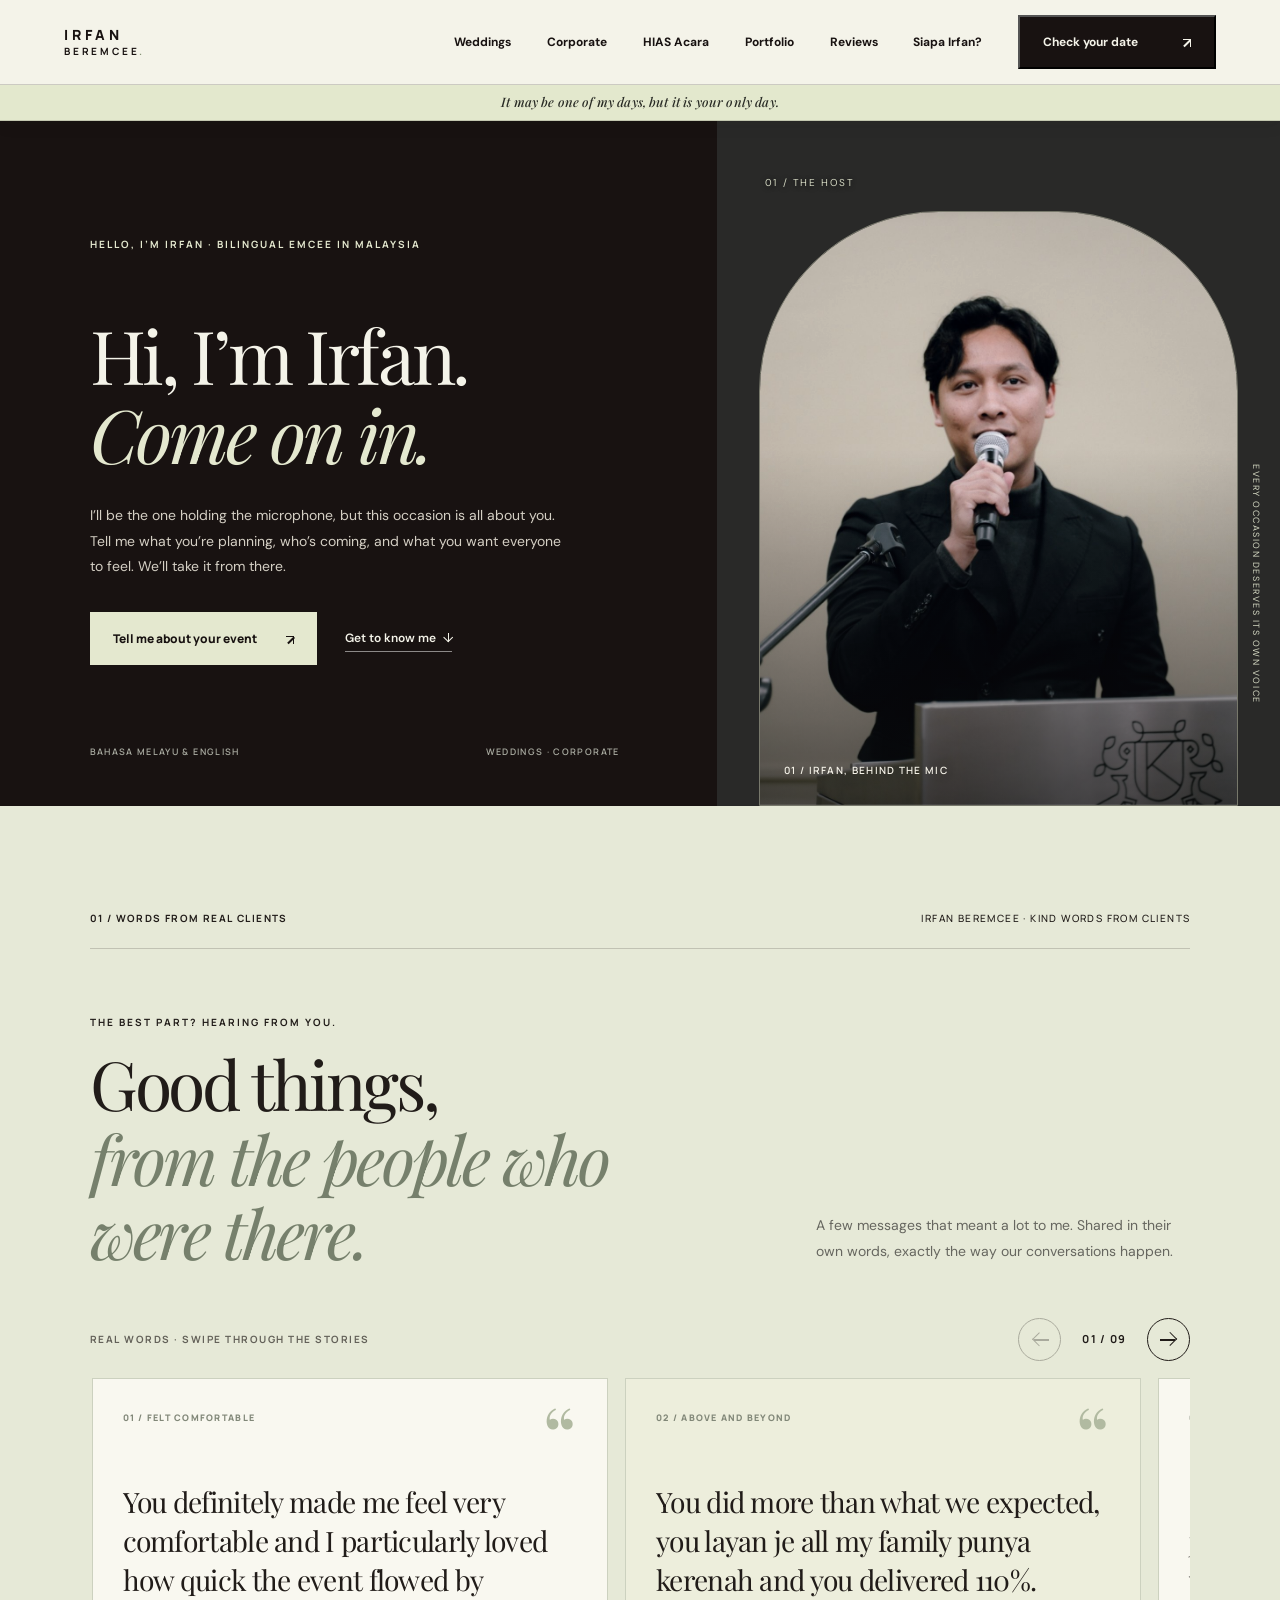
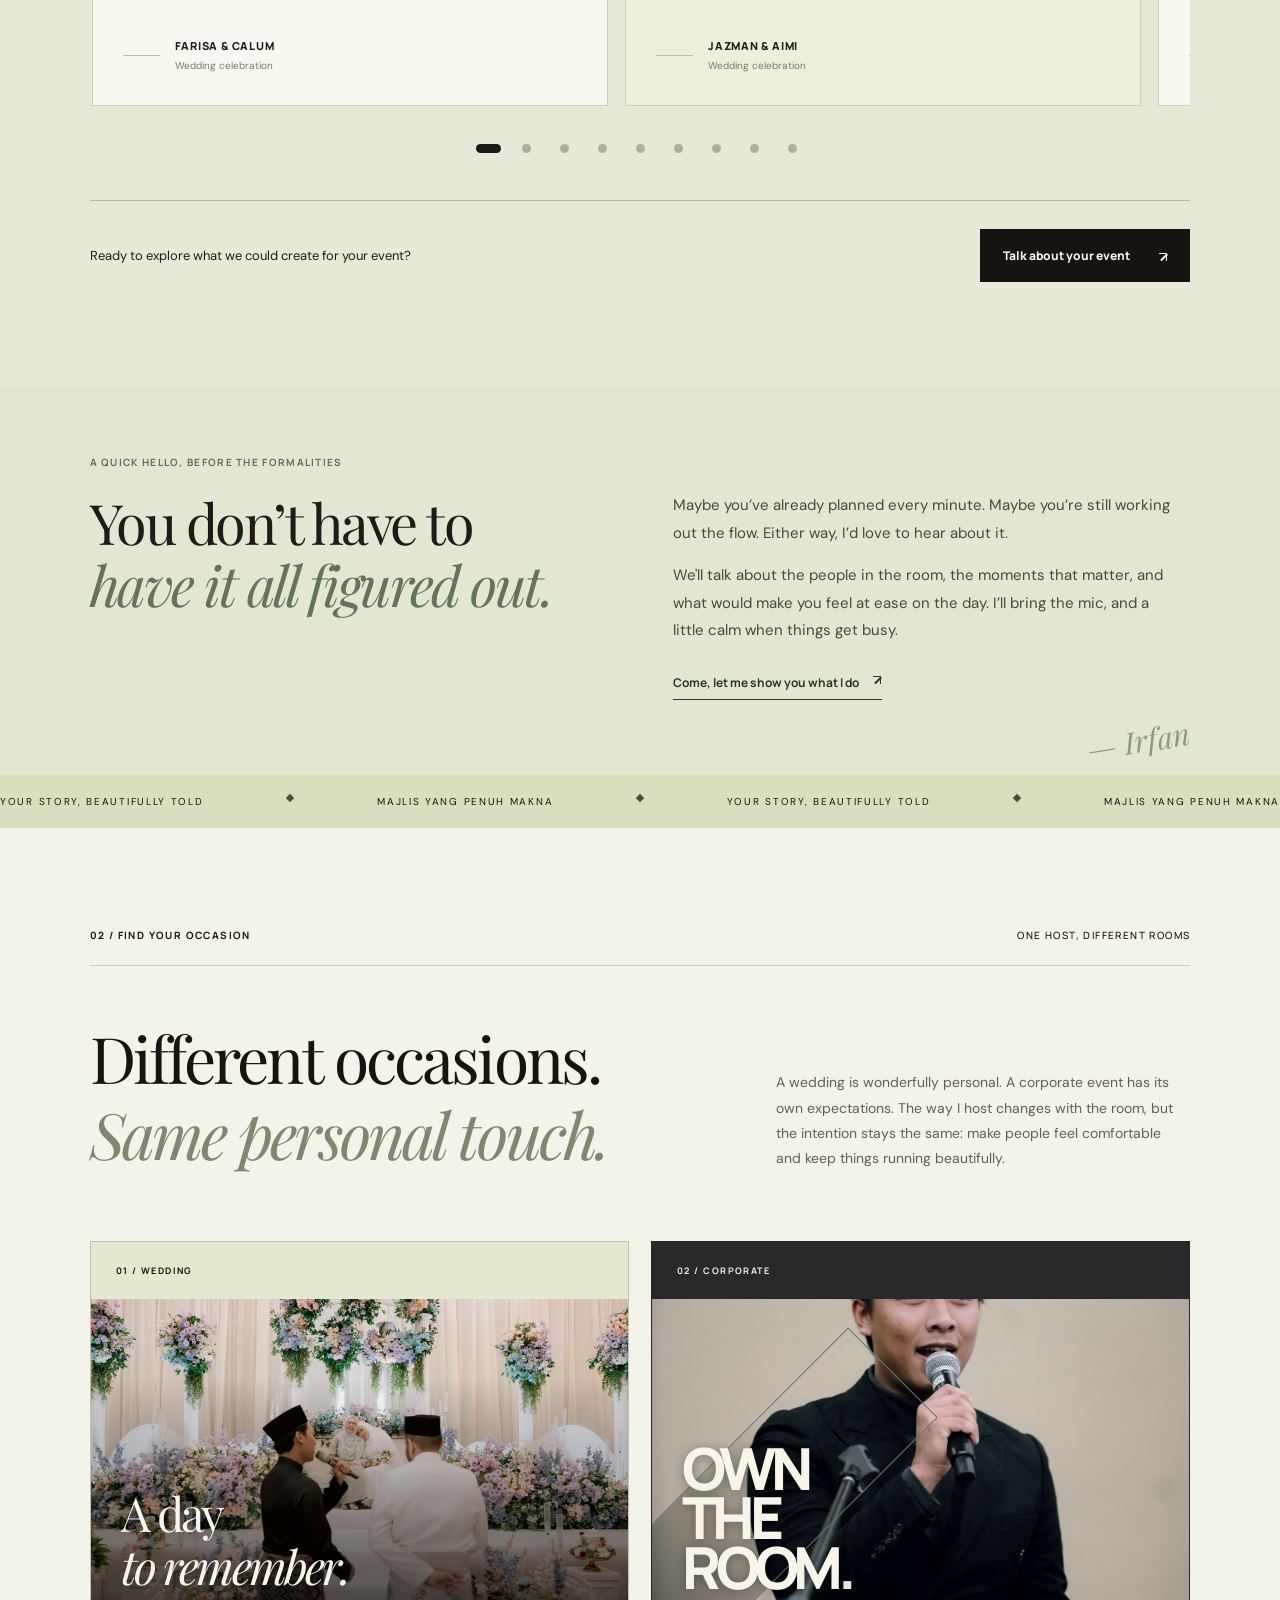
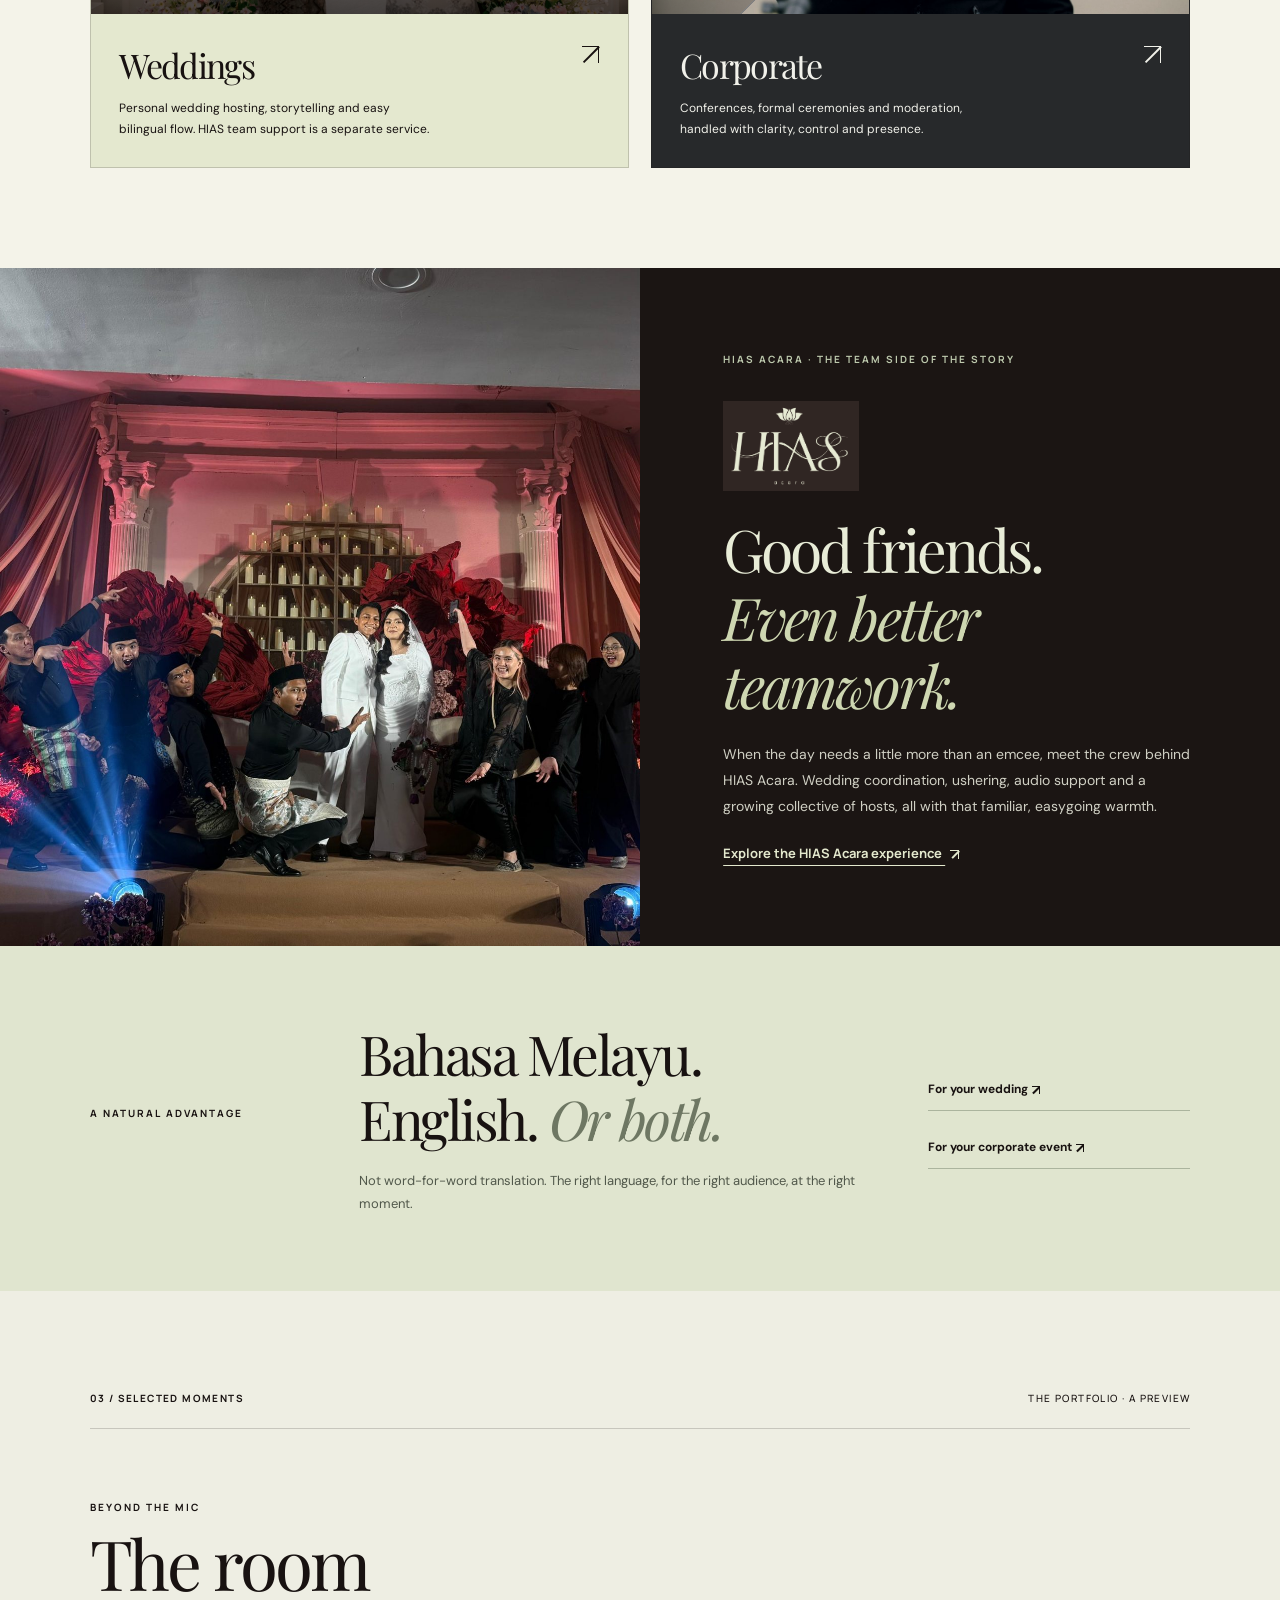
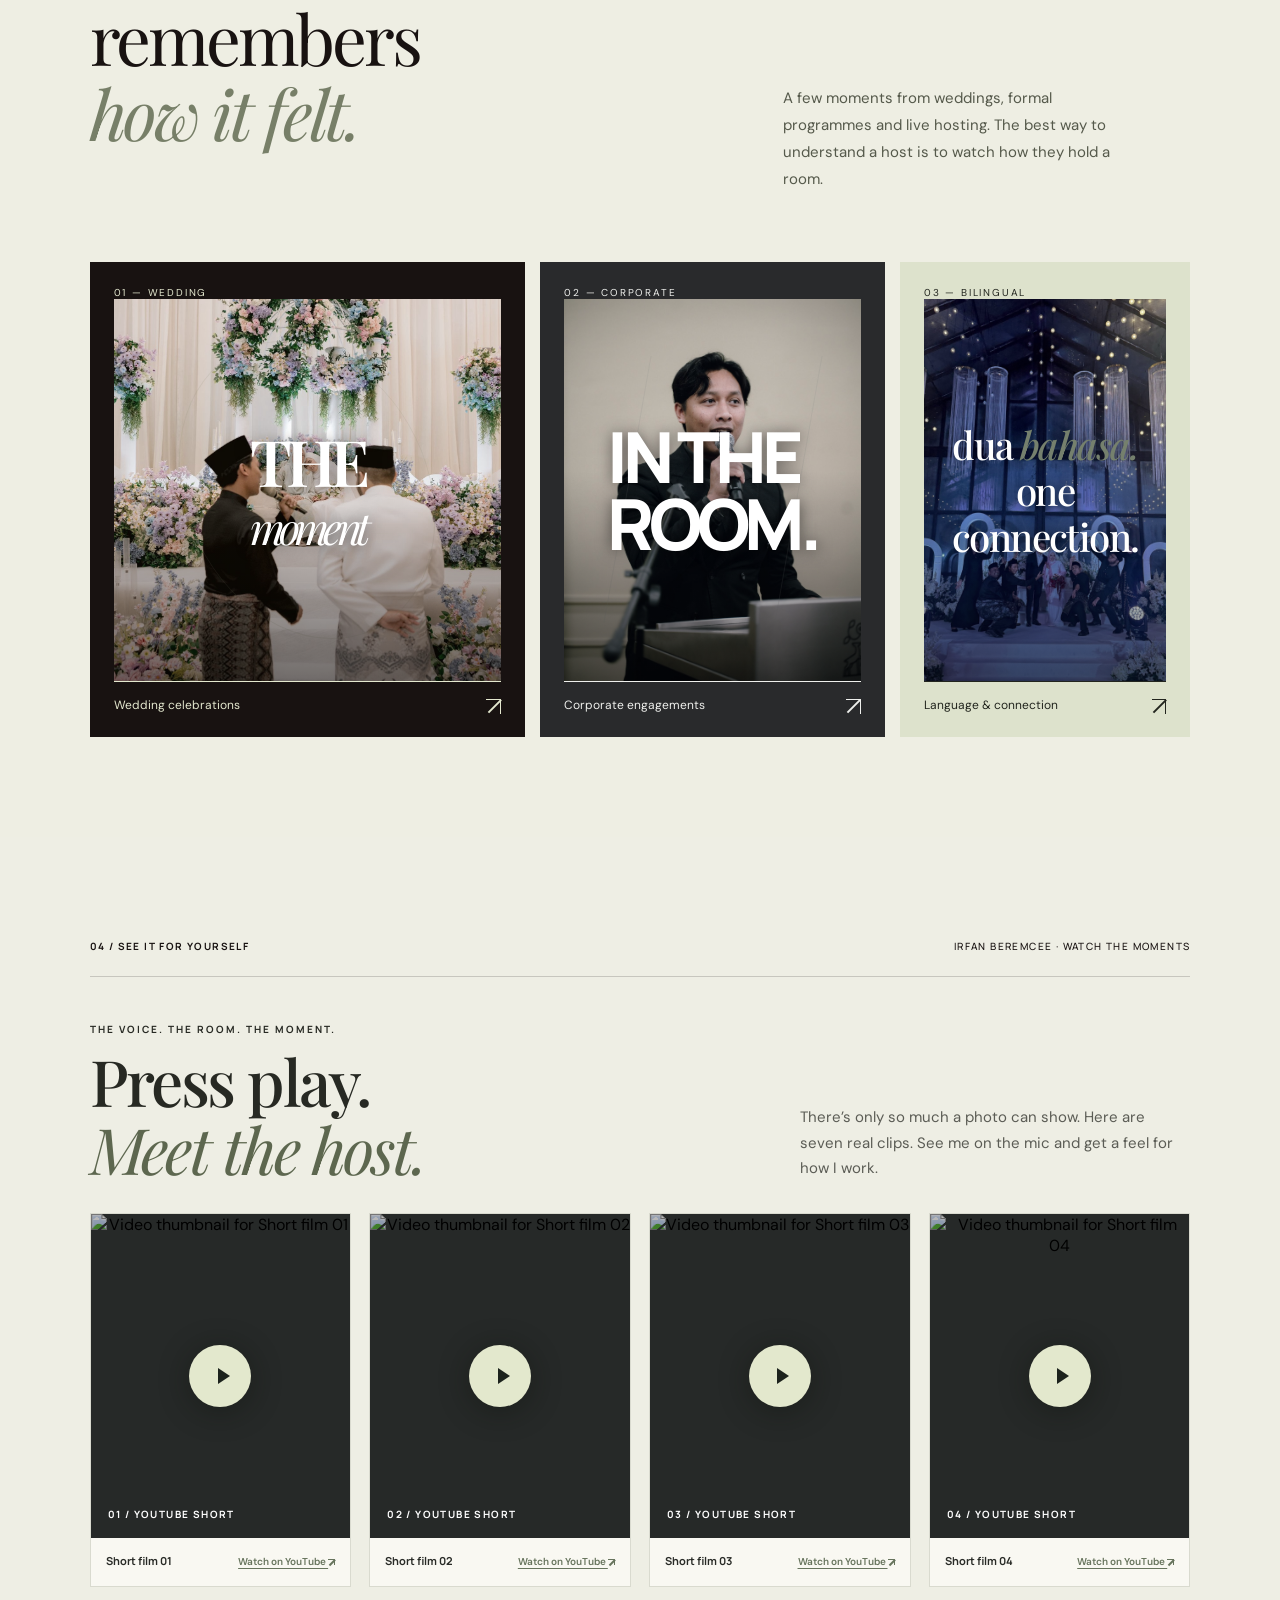
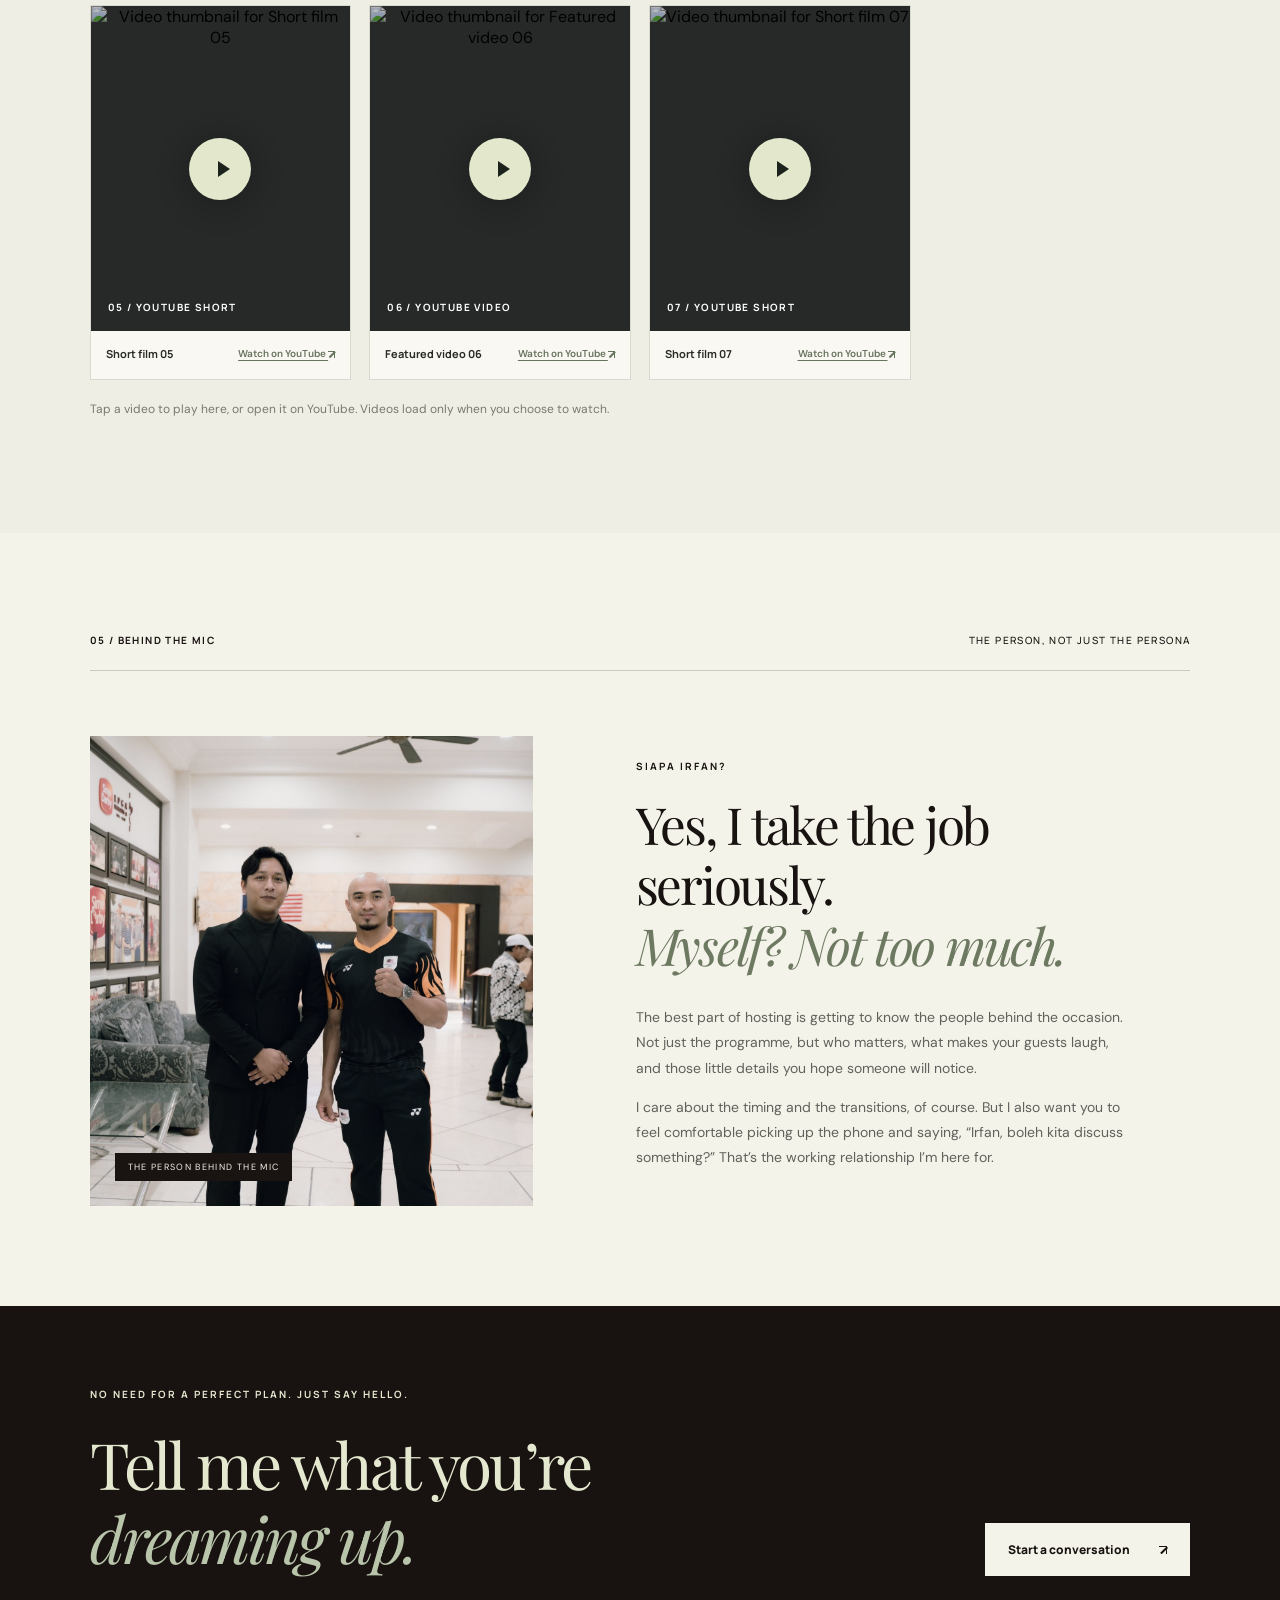
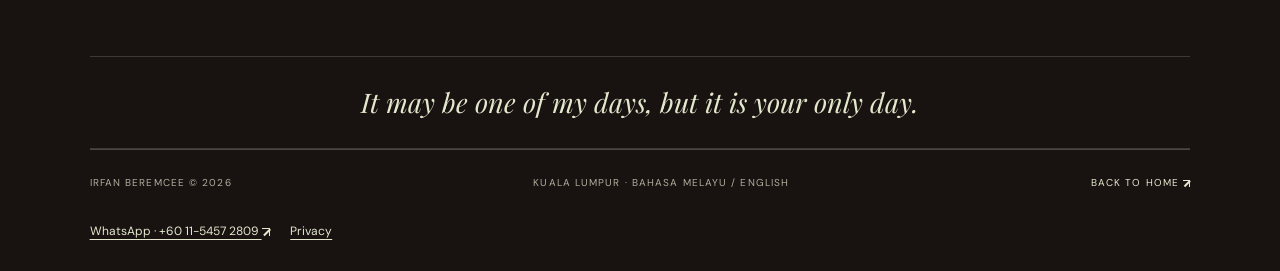
==== commit 244ffcf1: "Finish professional icon cleanup" ====
--- a/index.html
+++ b/index.html
@@ -19,7 +19,7 @@
 <link href="v14.css" rel="stylesheet">
 <link href="v15.css" rel="stylesheet">
 <link href="v16.css" rel="stylesheet">
-<script defer src="youtube-gallery.js"></script><link href="refinements.css" rel="stylesheet">
+<script defer src="youtube-gallery.js"></script><link href="refinements.css?v=20261116-icons" rel="stylesheet">
 </head>
 
 <body class="home-page">
@@ -275,25 +275,25 @@
 </div>
 <div class="youtube-video-grid">
 
-<article class="video-card" data-video-id="sVjrr1zx-KM"><button aria-label="Play Short film 01" class="video-poster" data-video-play="sVjrr1zx-KM" type="button"><img alt="Video thumbnail for Short film 01" loading="lazy" src="https://i.ytimg.com/vi/sVjrr1zx-KM/hqdefault.jpg" referrerpolicy="no-referrer"><span aria-hidden="true" class="video-play-icon">▶</span><span class="video-index">01 / YouTube Short</span></button><div class="video-meta">
+<article class="video-card" data-video-id="sVjrr1zx-KM"><button aria-label="Play Short film 01" class="video-poster" data-video-play="sVjrr1zx-KM" type="button"><img alt="Video thumbnail for Short film 01" loading="lazy" src="https://i.ytimg.com/vi/sVjrr1zx-KM/hqdefault.jpg" referrerpolicy="no-referrer"><span aria-hidden="true" class="video-play-icon"></span><span class="video-index">01 / YouTube Short</span></button><div class="video-meta">
 <span>Short film 01</span><a aria-label="Open Short film 01 on YouTube" href="https://www.youtube.com/watch?v=sVjrr1zx-KM" rel="noopener noreferrer" target="_blank">Watch on YouTube <span class="ui-arrow ui-arrow-ne" aria-hidden="true"></span></a>
 </div></article>
-<article class="video-card" data-video-id="sQYtW431eq8"><button aria-label="Play Short film 02" class="video-poster" data-video-play="sQYtW431eq8" type="button"><img alt="Video thumbnail for Short film 02" loading="lazy" src="https://i.ytimg.com/vi/sQYtW431eq8/hqdefault.jpg" referrerpolicy="no-referrer"><span aria-hidden="true" class="video-play-icon">▶</span><span class="video-index">02 / YouTube Short</span></button><div class="video-meta">
+<article class="video-card" data-video-id="sQYtW431eq8"><button aria-label="Play Short film 02" class="video-poster" data-video-play="sQYtW431eq8" type="button"><img alt="Video thumbnail for Short film 02" loading="lazy" src="https://i.ytimg.com/vi/sQYtW431eq8/hqdefault.jpg" referrerpolicy="no-referrer"><span aria-hidden="true" class="video-play-icon"></span><span class="video-index">02 / YouTube Short</span></button><div class="video-meta">
 <span>Short film 02</span><a aria-label="Open Short film 02 on YouTube" href="https://www.youtube.com/watch?v=sQYtW431eq8" rel="noopener noreferrer" target="_blank">Watch on YouTube <span class="ui-arrow ui-arrow-ne" aria-hidden="true"></span></a>
 </div></article>
-<article class="video-card" data-video-id="l4832GxyxyY"><button aria-label="Play Short film 03" class="video-poster" data-video-play="l4832GxyxyY" type="button"><img alt="Video thumbnail for Short film 03" loading="lazy" src="https://i.ytimg.com/vi/l4832GxyxyY/hqdefault.jpg" referrerpolicy="no-referrer"><span aria-hidden="true" class="video-play-icon">▶</span><span class="video-index">03 / YouTube Short</span></button><div class="video-meta">
+<article class="video-card" data-video-id="l4832GxyxyY"><button aria-label="Play Short film 03" class="video-poster" data-video-play="l4832GxyxyY" type="button"><img alt="Video thumbnail for Short film 03" loading="lazy" src="https://i.ytimg.com/vi/l4832GxyxyY/hqdefault.jpg" referrerpolicy="no-referrer"><span aria-hidden="true" class="video-play-icon"></span><span class="video-index">03 / YouTube Short</span></button><div class="video-meta">
 <span>Short film 03</span><a aria-label="Open Short film 03 on YouTube" href="https://www.youtube.com/watch?v=l4832GxyxyY" rel="noopener noreferrer" target="_blank">Watch on YouTube <span class="ui-arrow ui-arrow-ne" aria-hidden="true"></span></a>
 </div></article>
-<article class="video-card" data-video-id="Se1EySUKX2w"><button aria-label="Play Short film 04" class="video-poster" data-video-play="Se1EySUKX2w" type="button"><img alt="Video thumbnail for Short film 04" loading="lazy" src="https://i.ytimg.com/vi/Se1EySUKX2w/hqdefault.jpg" referrerpolicy="no-referrer"><span aria-hidden="true" class="video-play-icon">▶</span><span class="video-index">04 / YouTube Short</span></button><div class="video-meta">
+<article class="video-card" data-video-id="Se1EySUKX2w"><button aria-label="Play Short film 04" class="video-poster" data-video-play="Se1EySUKX2w" type="button"><img alt="Video thumbnail for Short film 04" loading="lazy" src="https://i.ytimg.com/vi/Se1EySUKX2w/hqdefault.jpg" referrerpolicy="no-referrer"><span aria-hidden="true" class="video-play-icon"></span><span class="video-index">04 / YouTube Short</span></button><div class="video-meta">
 <span>Short film 04</span><a aria-label="Open Short film 04 on YouTube" href="https://www.youtube.com/watch?v=Se1EySUKX2w" rel="noopener noreferrer" target="_blank">Watch on YouTube <span class="ui-arrow ui-arrow-ne" aria-hidden="true"></span></a>
 </div></article>
-<article class="video-card" data-video-id="afVYgp3-zP4"><button aria-label="Play Short film 05" class="video-poster" data-video-play="afVYgp3-zP4" type="button"><img alt="Video thumbnail for Short film 05" loading="lazy" src="https://i.ytimg.com/vi/afVYgp3-zP4/hqdefault.jpg" referrerpolicy="no-referrer"><span aria-hidden="true" class="video-play-icon">▶</span><span class="video-index">05 / YouTube Short</span></button><div class="video-meta">
+<article class="video-card" data-video-id="afVYgp3-zP4"><button aria-label="Play Short film 05" class="video-poster" data-video-play="afVYgp3-zP4" type="button"><img alt="Video thumbnail for Short film 05" loading="lazy" src="https://i.ytimg.com/vi/afVYgp3-zP4/hqdefault.jpg" referrerpolicy="no-referrer"><span aria-hidden="true" class="video-play-icon"></span><span class="video-index">05 / YouTube Short</span></button><div class="video-meta">
 <span>Short film 05</span><a aria-label="Open Short film 05 on YouTube" href="https://www.youtube.com/watch?v=afVYgp3-zP4" rel="noopener noreferrer" target="_blank">Watch on YouTube <span class="ui-arrow ui-arrow-ne" aria-hidden="true"></span></a>
 </div></article>
-<article class="video-card" data-video-id="1ThYeK5y-CM"><button aria-label="Play Featured video 06" class="video-poster" data-video-play="1ThYeK5y-CM" type="button"><img alt="Video thumbnail for Featured video 06" loading="lazy" src="https://i.ytimg.com/vi/1ThYeK5y-CM/hqdefault.jpg" referrerpolicy="no-referrer"><span aria-hidden="true" class="video-play-icon">▶</span><span class="video-index">06 / YouTube video</span></button><div class="video-meta">
+<article class="video-card" data-video-id="1ThYeK5y-CM"><button aria-label="Play Featured video 06" class="video-poster" data-video-play="1ThYeK5y-CM" type="button"><img alt="Video thumbnail for Featured video 06" loading="lazy" src="https://i.ytimg.com/vi/1ThYeK5y-CM/hqdefault.jpg" referrerpolicy="no-referrer"><span aria-hidden="true" class="video-play-icon"></span><span class="video-index">06 / YouTube video</span></button><div class="video-meta">
 <span>Featured video 06</span><a aria-label="Open Featured video 06 on YouTube" href="https://www.youtube.com/watch?v=1ThYeK5y-CM" rel="noopener noreferrer" target="_blank">Watch on YouTube <span class="ui-arrow ui-arrow-ne" aria-hidden="true"></span></a>
 </div></article>
-<article class="video-card" data-video-id="lw_I4qJFunM"><button aria-label="Play Short film 07" class="video-poster" data-video-play="lw_I4qJFunM" type="button"><img alt="Video thumbnail for Short film 07" loading="lazy" src="https://i.ytimg.com/vi/lw_I4qJFunM/hqdefault.jpg" referrerpolicy="no-referrer"><span aria-hidden="true" class="video-play-icon">▶</span><span class="video-index">07 / YouTube Short</span></button><div class="video-meta">
+<article class="video-card" data-video-id="lw_I4qJFunM"><button aria-label="Play Short film 07" class="video-poster" data-video-play="lw_I4qJFunM" type="button"><img alt="Video thumbnail for Short film 07" loading="lazy" src="https://i.ytimg.com/vi/lw_I4qJFunM/hqdefault.jpg" referrerpolicy="no-referrer"><span aria-hidden="true" class="video-play-icon"></span><span class="video-index">07 / YouTube Short</span></button><div class="video-meta">
 <span>Short film 07</span><a aria-label="Open Short film 07 on YouTube" href="https://www.youtube.com/watch?v=lw_I4qJFunM" rel="noopener noreferrer" target="_blank">Watch on YouTube <span class="ui-arrow ui-arrow-ne" aria-hidden="true"></span></a>
 </div></article>
 </div>
--- a/refinements.css
+++ b/refinements.css
@@ -27,3 +27,31 @@
   .carousel-dots button, .carousel-dots button.active { width: 44px; height: 44px; min-width: 44px; }
   .menu-toggle, .modal-close { min-width: 44px; min-height: 44px; }
 }
+
+
+/* Refined interface icon system: CSS-drawn, consistent across devices */
+.ui-arrow{display:inline-block;width:.72em;height:.72em;position:relative;flex:0 0 auto;color:currentColor}
+.ui-arrow::before{content:"";position:absolute;width:.58em;height:.58em;border-top:1.5px solid currentColor;border-right:1.5px solid currentColor}
+.ui-arrow-ne::before{right:.02em;top:.12em}
+.ui-arrow-ne::after{content:"";position:absolute;width:.78em;height:1.5px;background:currentColor;transform:rotate(-45deg);transform-origin:right center;right:.03em;top:.12em}
+.ui-arrow-down::before{width:.48em;height:.48em;left:.1em;top:.02em;transform:rotate(135deg)}
+.ui-arrow-down::after{content:"";position:absolute;width:1.5px;height:.7em;background:currentColor;left:.36em;top:0}
+.ui-arrow-left::before,.ui-arrow-right::before{width:.42em;height:.42em;top:.13em}
+.ui-arrow-left::before{left:.08em;transform:rotate(-135deg)}
+.ui-arrow-right::before{right:.08em;transform:rotate(45deg)}
+.ui-arrow-left::after,.ui-arrow-right::after{content:"";position:absolute;width:.68em;height:1.5px;background:currentColor;top:.36em}
+.ui-arrow-left::after{left:.08em}.ui-arrow-right::after{right:.08em}
+.menu-icon{width:22px;height:16px;display:inline-flex;flex-direction:column;justify-content:space-between}
+.menu-icon i{display:block;width:100%;height:1.5px;background:currentColor;border-radius:1px}
+.ui-close{display:block;width:18px;height:18px;position:relative}
+.ui-close::before,.ui-close::after{content:"";position:absolute;left:8px;top:0;width:1.5px;height:18px;background:currentColor}
+.ui-close::before{transform:rotate(45deg)}.ui-close::after{transform:rotate(-45deg)}
+.ui-check{display:inline-block;width:.78em;height:.42em;border-left:1.5px solid currentColor;border-bottom:1.5px solid currentColor;transform:rotate(-45deg);margin-right:.55em;position:relative;top:-.08em;flex:0 0 auto}
+.feature-item{display:flex;align-items:flex-start}
+.video-play-icon{font-size:0}
+.video-play-icon::before{content:"";display:block;width:0;height:0;border-top:8px solid transparent;border-bottom:8px solid transparent;border-left:12px solid currentColor;margin-left:3px}
+.ticker-separator{display:inline-block;width:6px;height:6px;background:currentColor;transform:rotate(45deg);opacity:.72}
+.language-bridge{display:inline-block;width:42px;height:1px;background:currentColor;position:relative}
+.language-bridge::before,.language-bridge::after{content:"";position:absolute;top:-3px;width:6px;height:6px;border-top:1px solid currentColor;border-right:1px solid currentColor}
+.language-bridge::before{left:0;transform:rotate(-135deg)}.language-bridge::after{right:0;transform:rotate(45deg)}
+.cta .ui-arrow,.nav-action .ui-arrow,.inline-editorial-link .ui-arrow,.under-link .ui-arrow{margin-left:.35em}
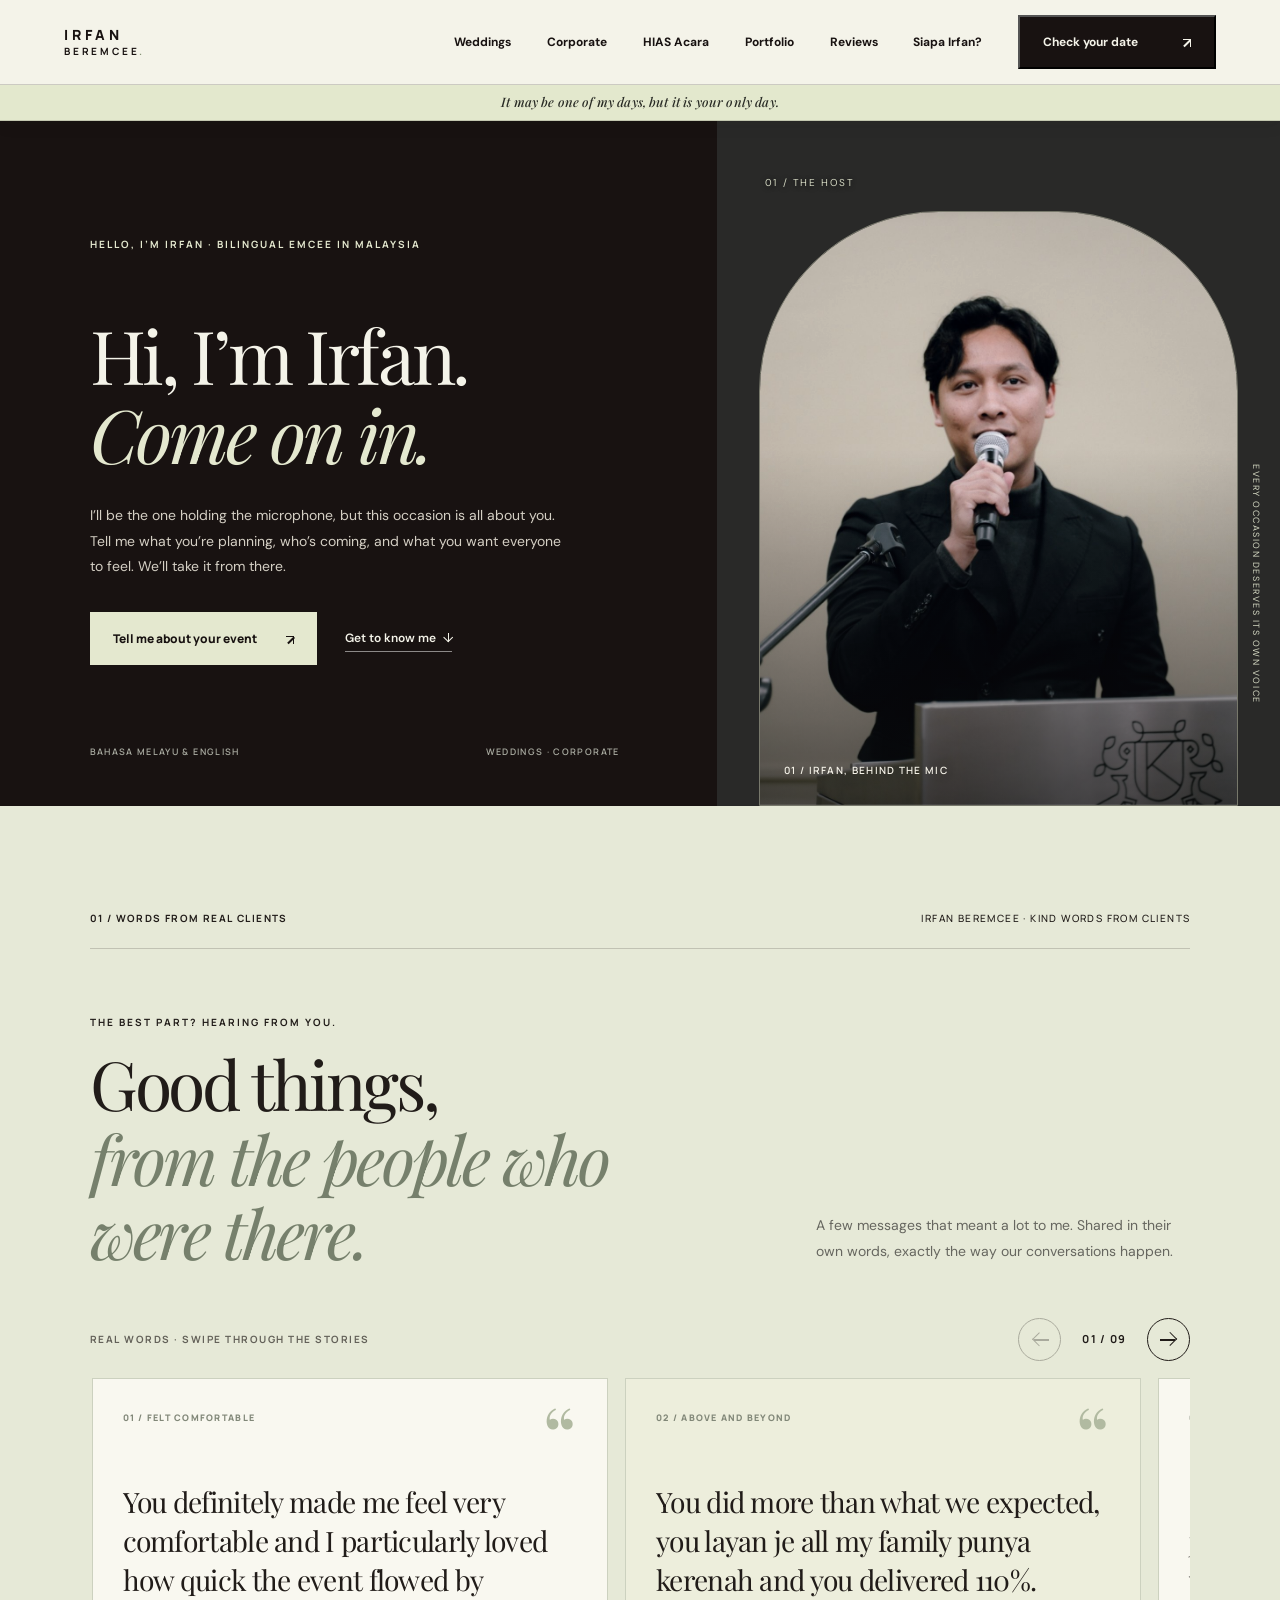
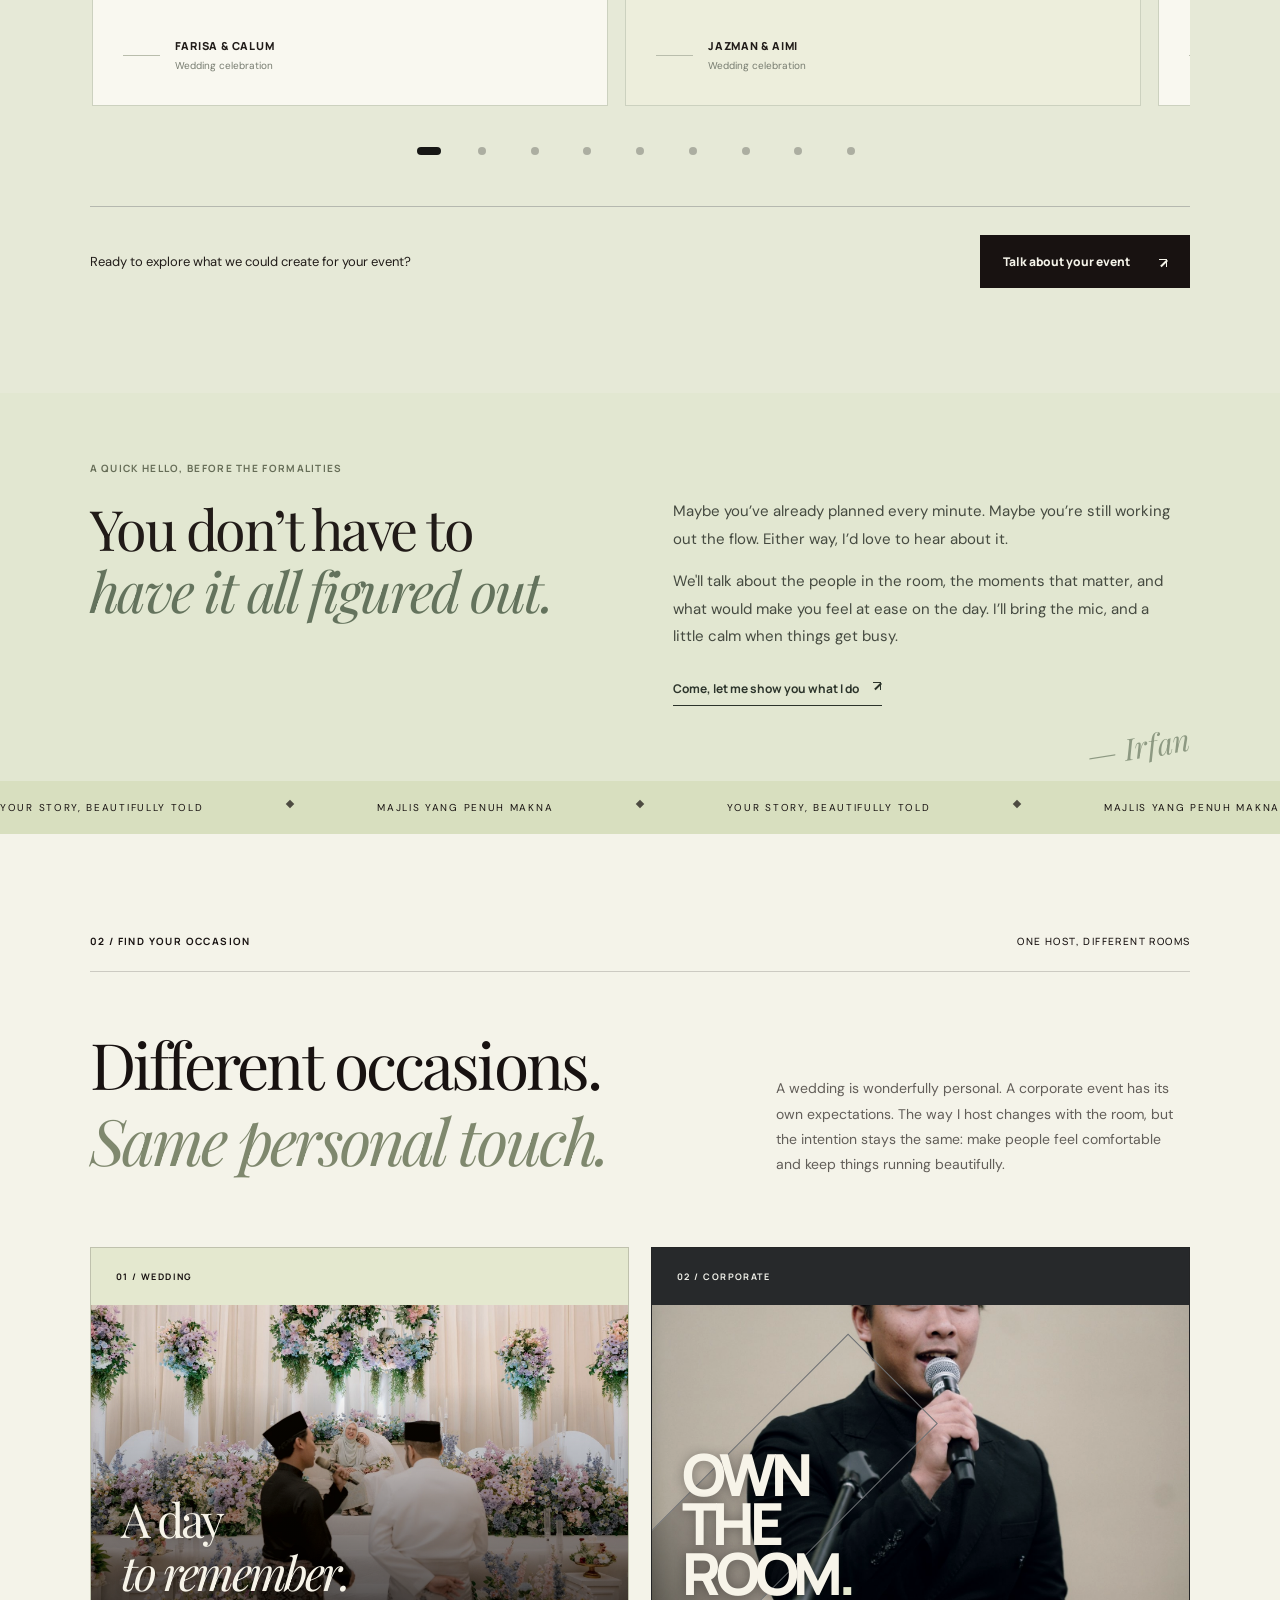
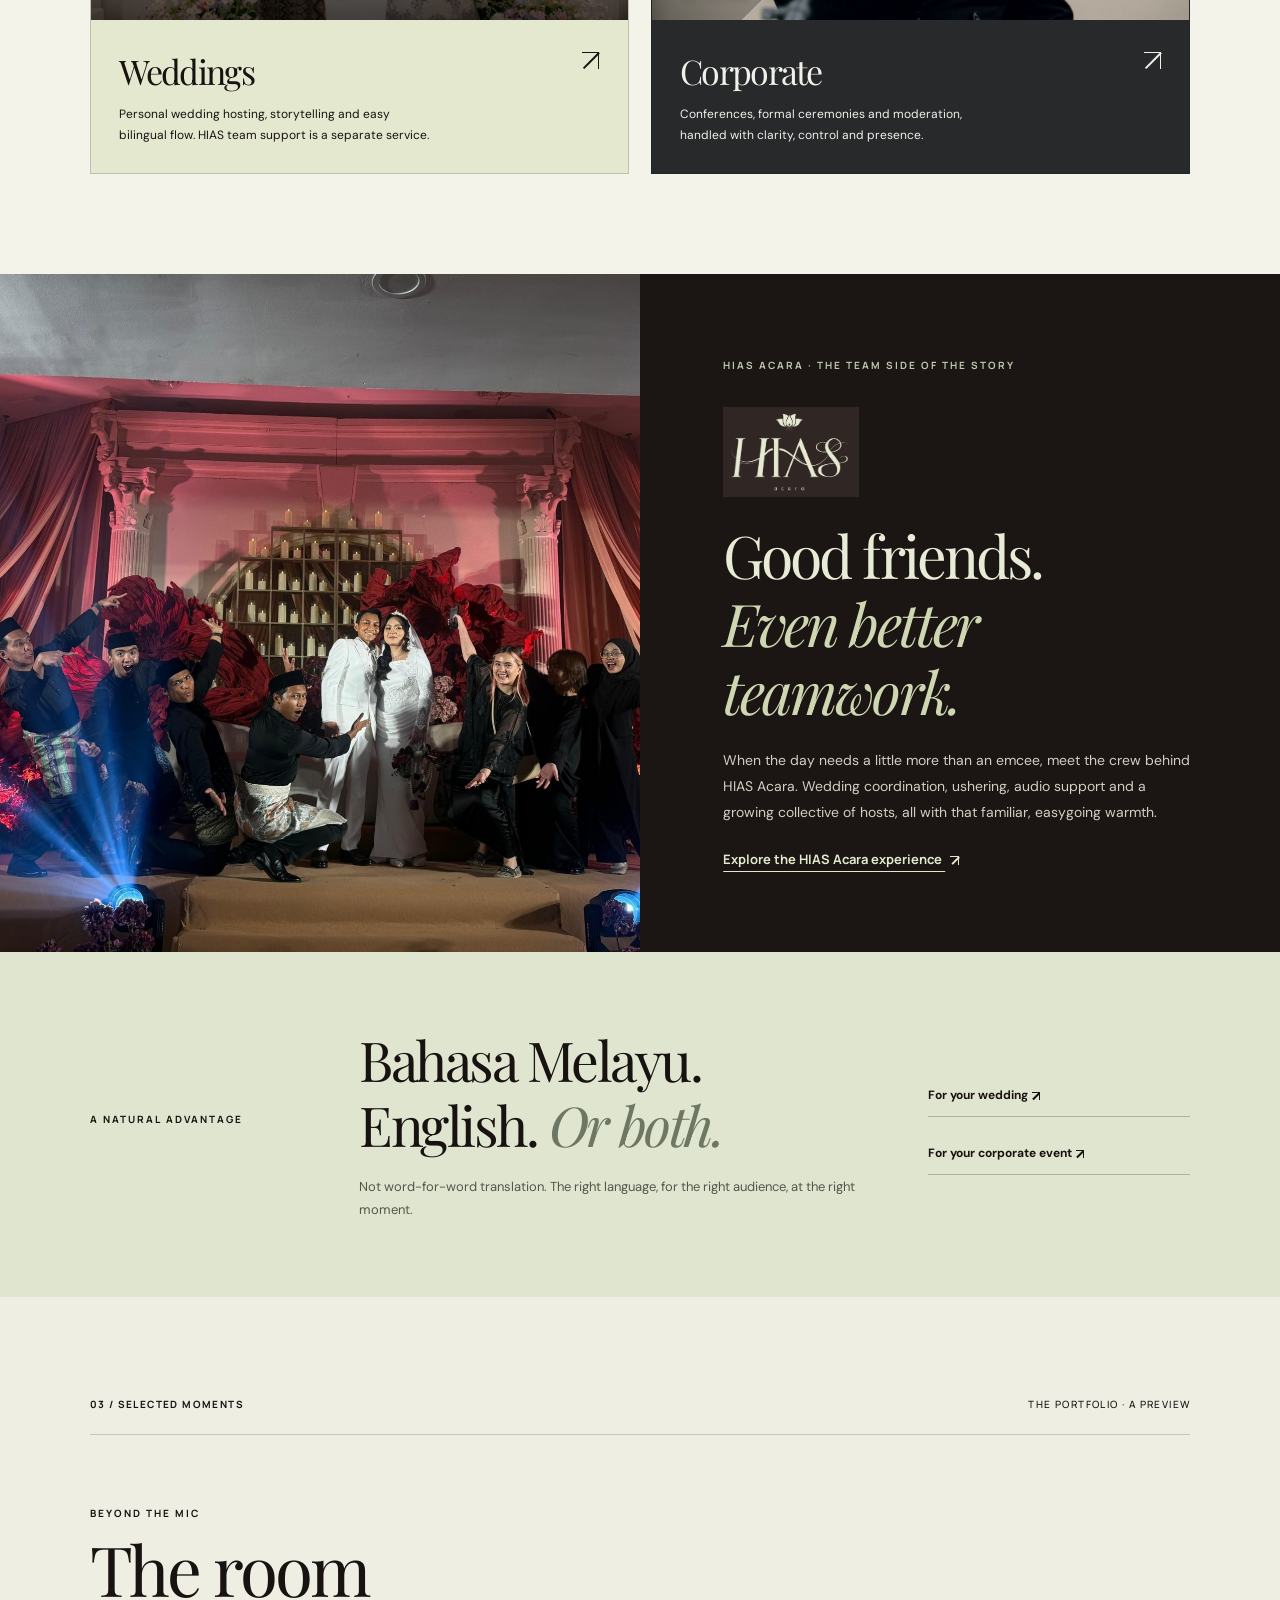
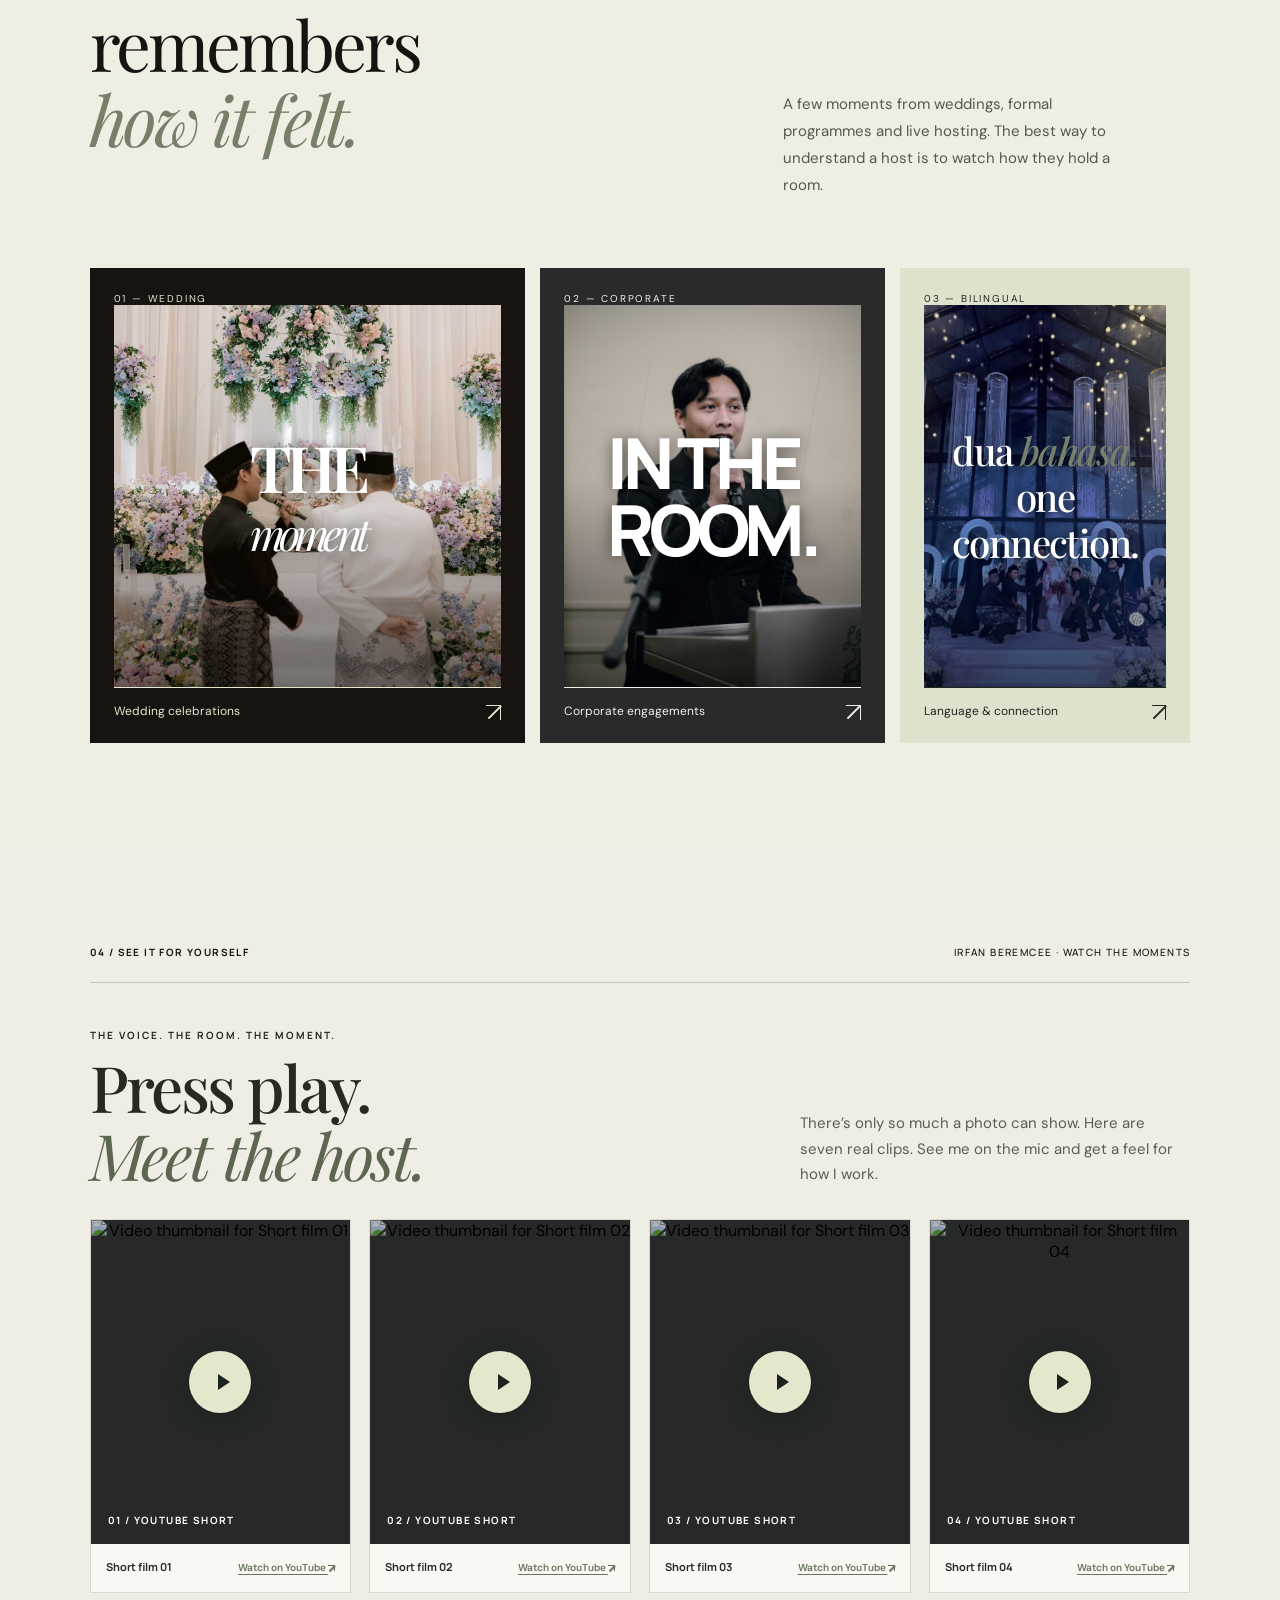
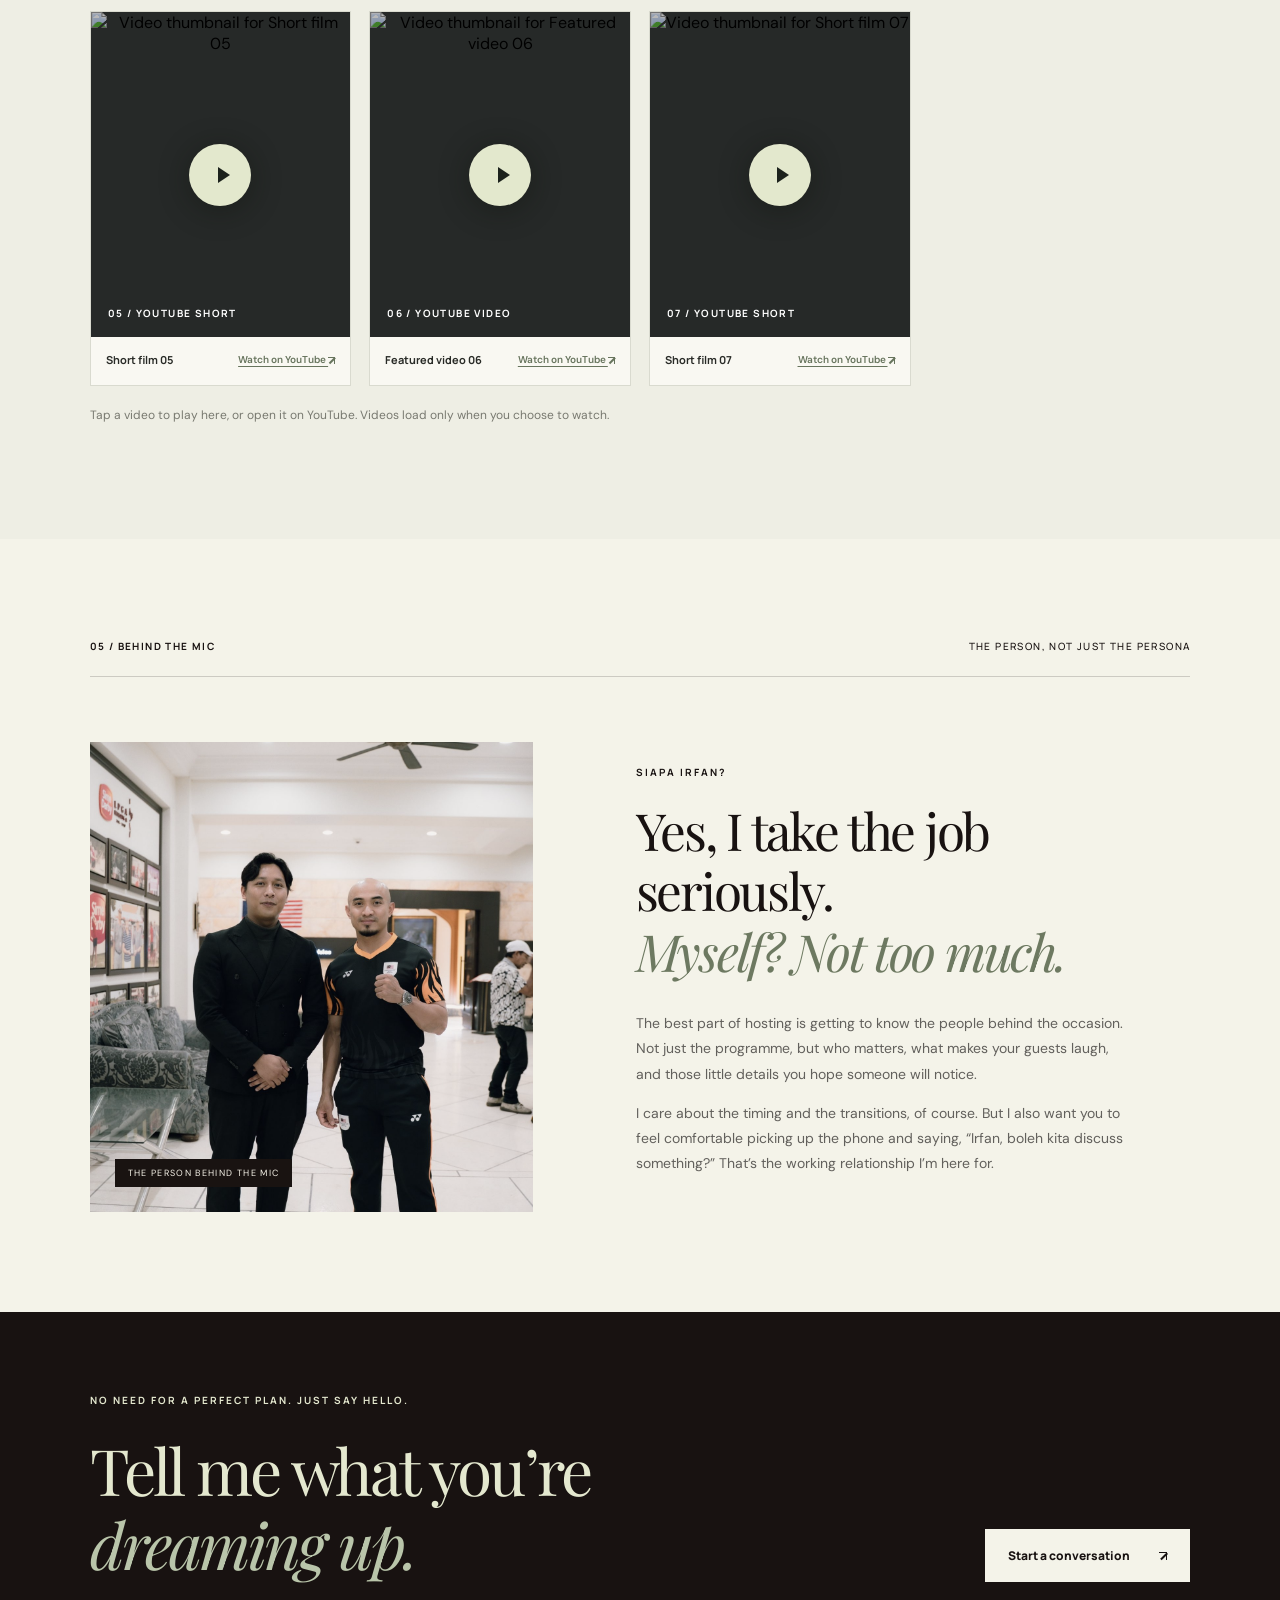
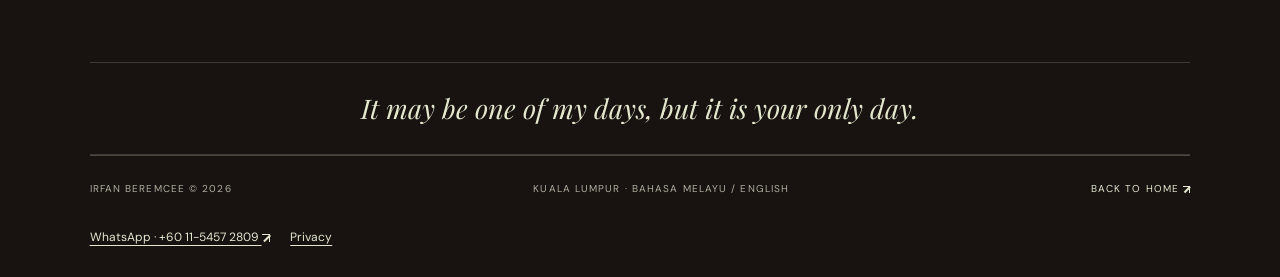
==== commit 08638ee3: "Keep review pagination on one line" ====
--- a/index.html
+++ b/index.html
@@ -19,7 +19,7 @@
 <link href="v14.css" rel="stylesheet">
 <link href="v15.css" rel="stylesheet">
 <link href="v16.css" rel="stylesheet">
-<script defer src="youtube-gallery.js"></script><link href="refinements.css?v=20261116-icons" rel="stylesheet">
+<script defer src="youtube-gallery.js"></script><link href="refinements.css?v=20261116-royal" rel="stylesheet">
 </head>
 
 <body class="home-page">
--- a/refinements.css
+++ b/refinements.css
@@ -55,3 +55,35 @@
 .language-bridge::before,.language-bridge::after{content:"";position:absolute;top:-3px;width:6px;height:6px;border-top:1px solid currentColor;border-right:1px solid currentColor}
 .language-bridge::before{left:0;transform:rotate(-135deg)}.language-bridge::after{right:0;transform:rotate(45deg)}
 .cta .ui-arrow,.nav-action .ui-arrow,.inline-editorial-link .ui-arrow,.under-link .ui-arrow{margin-left:.35em}
+
+
+/* Review pagination: keep every dot on one calm horizontal line */
+.carousel-dots{display:flex;flex-wrap:nowrap;align-items:center;justify-content:space-between;gap:0;width:100%;max-width:460px;margin:10px auto 0}
+.carousel-dots button,.carousel-dots button.active{width:38px;height:38px;min-width:0;flex:0 1 38px}
+.carousel-dots button::after{width:8px;height:8px}
+.carousel-dots button.active::after{width:24px}
+@media(max-width:480px){
+  .carousel-dots{max-width:100%;padding:0 2px}
+  .carousel-dots button,.carousel-dots button.active{width:34px;height:34px;flex-basis:34px}
+  .carousel-dots button.active::after{width:22px}
+}
+
+/* Royal and high-protocol portfolio feature */
+.royal-proof{display:grid;grid-template-columns:minmax(0,.88fr) minmax(0,1.12fr);gap:clamp(32px,6vw,88px);align-items:center;padding:clamp(64px,9vw,126px) clamp(24px,7vw,104px);background:#171310;color:#f4f0e6}
+.royal-proof-copy{max-width:610px}
+.royal-proof-copy .overline{color:#c7bfae;margin:0 0 22px}
+.royal-proof-copy h2{font-family:"Playfair Display",serif;font-size:clamp(46px,6vw,82px);font-weight:400;line-height:.97;letter-spacing:-.035em;margin:0 0 26px}
+.royal-proof-copy h2 em{font-weight:400}
+.royal-proof-copy>p:not(.overline){max-width:56ch;color:rgba(244,240,230,.72);font-size:clamp(15px,1.25vw,18px);line-height:1.75;margin:0}
+.royal-proof-notes{display:flex;flex-wrap:wrap;gap:8px;margin-top:30px}
+.royal-proof-notes span{border:1px solid rgba(244,240,230,.24);padding:9px 12px;font-size:10px;font-weight:700;letter-spacing:.13em}
+.royal-video-card{margin:0;background:#312c28;border-color:rgba(255,255,255,.12)}
+.royal-video-card .video-poster{aspect-ratio:16/9;background:#0c0b0a}
+.royal-video-card .media-info{background:#312c28;color:#f4f0e6}
+.royal-video-card .media-info p,.royal-video-card .media-info small{color:rgba(244,240,230,.62)}
+.royal-video-card .media-info a{color:inherit;text-decoration:none}
+.royal-video-card .media-info a:hover{text-decoration:underline;text-underline-offset:3px}
+@media(max-width:820px){
+  .royal-proof{grid-template-columns:1fr;padding:64px 24px;gap:36px}
+  .royal-proof-copy h2{font-size:clamp(44px,12vw,64px)}
+}
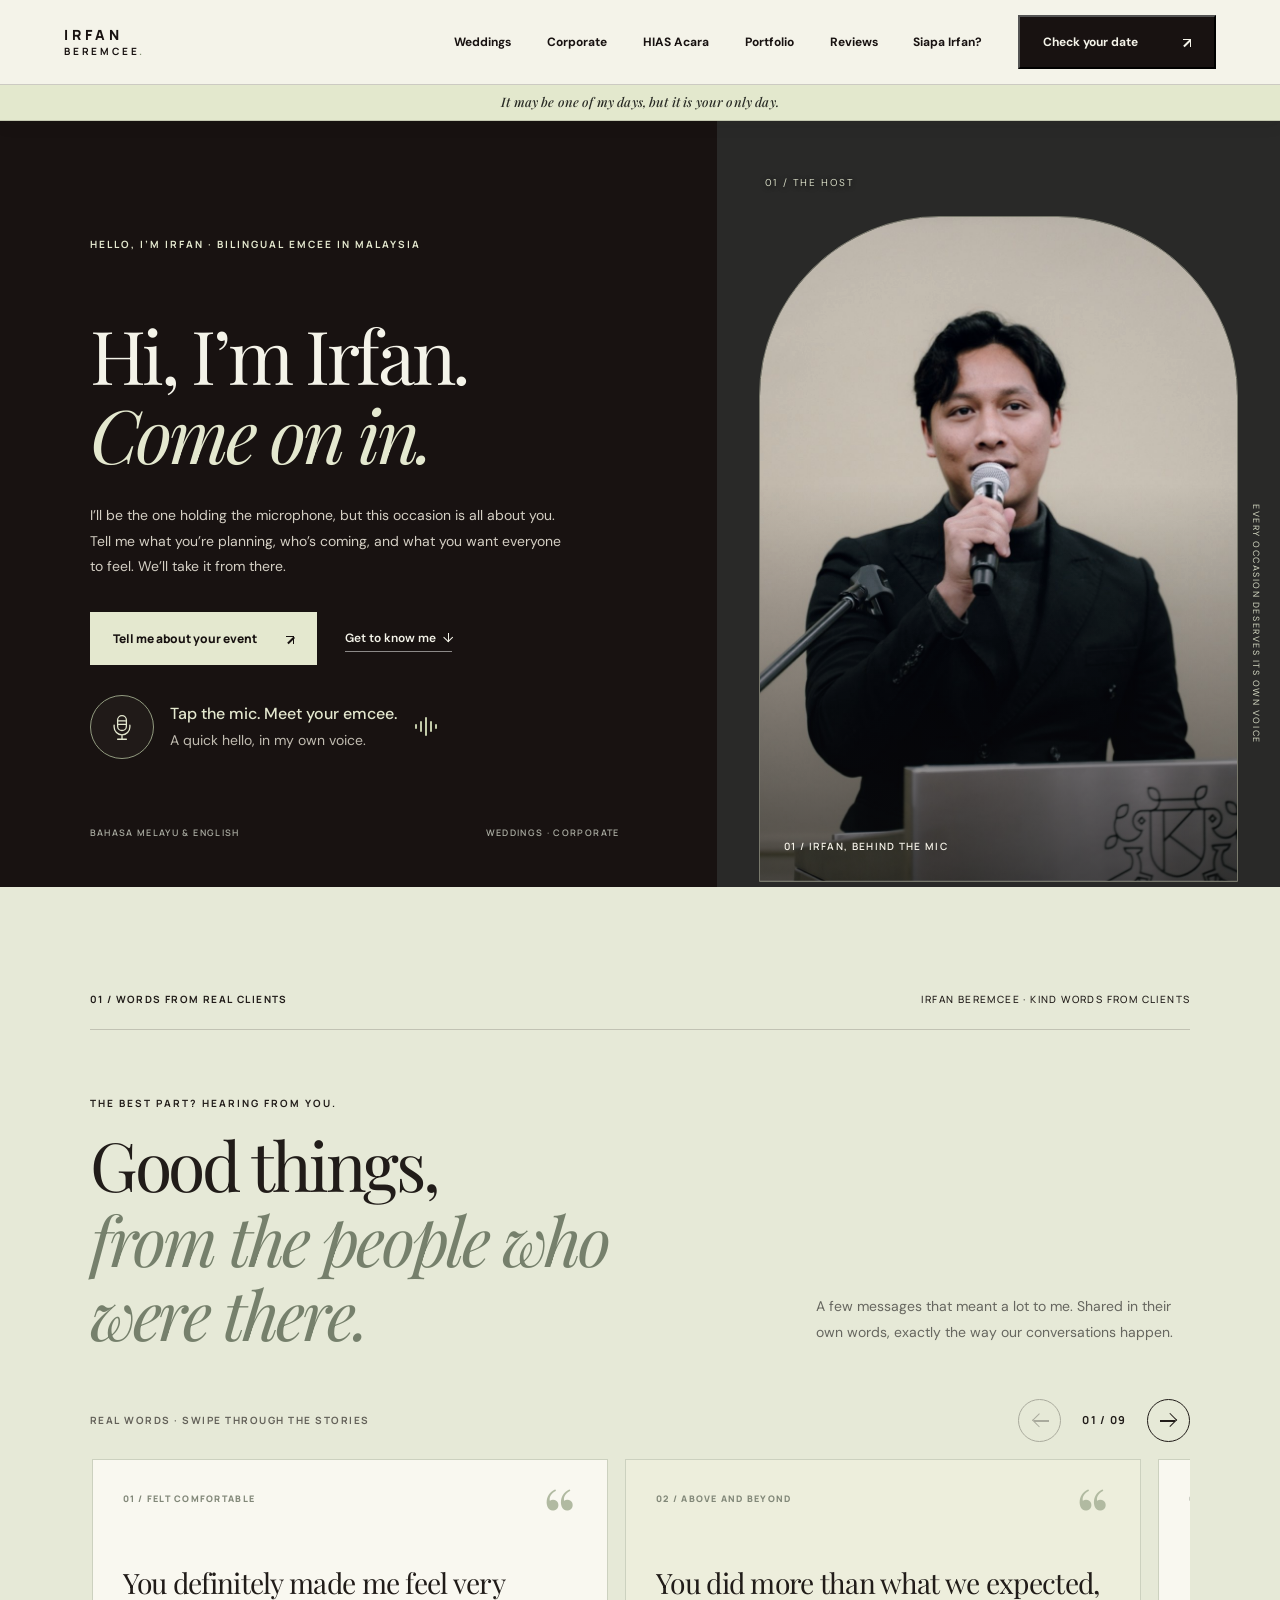
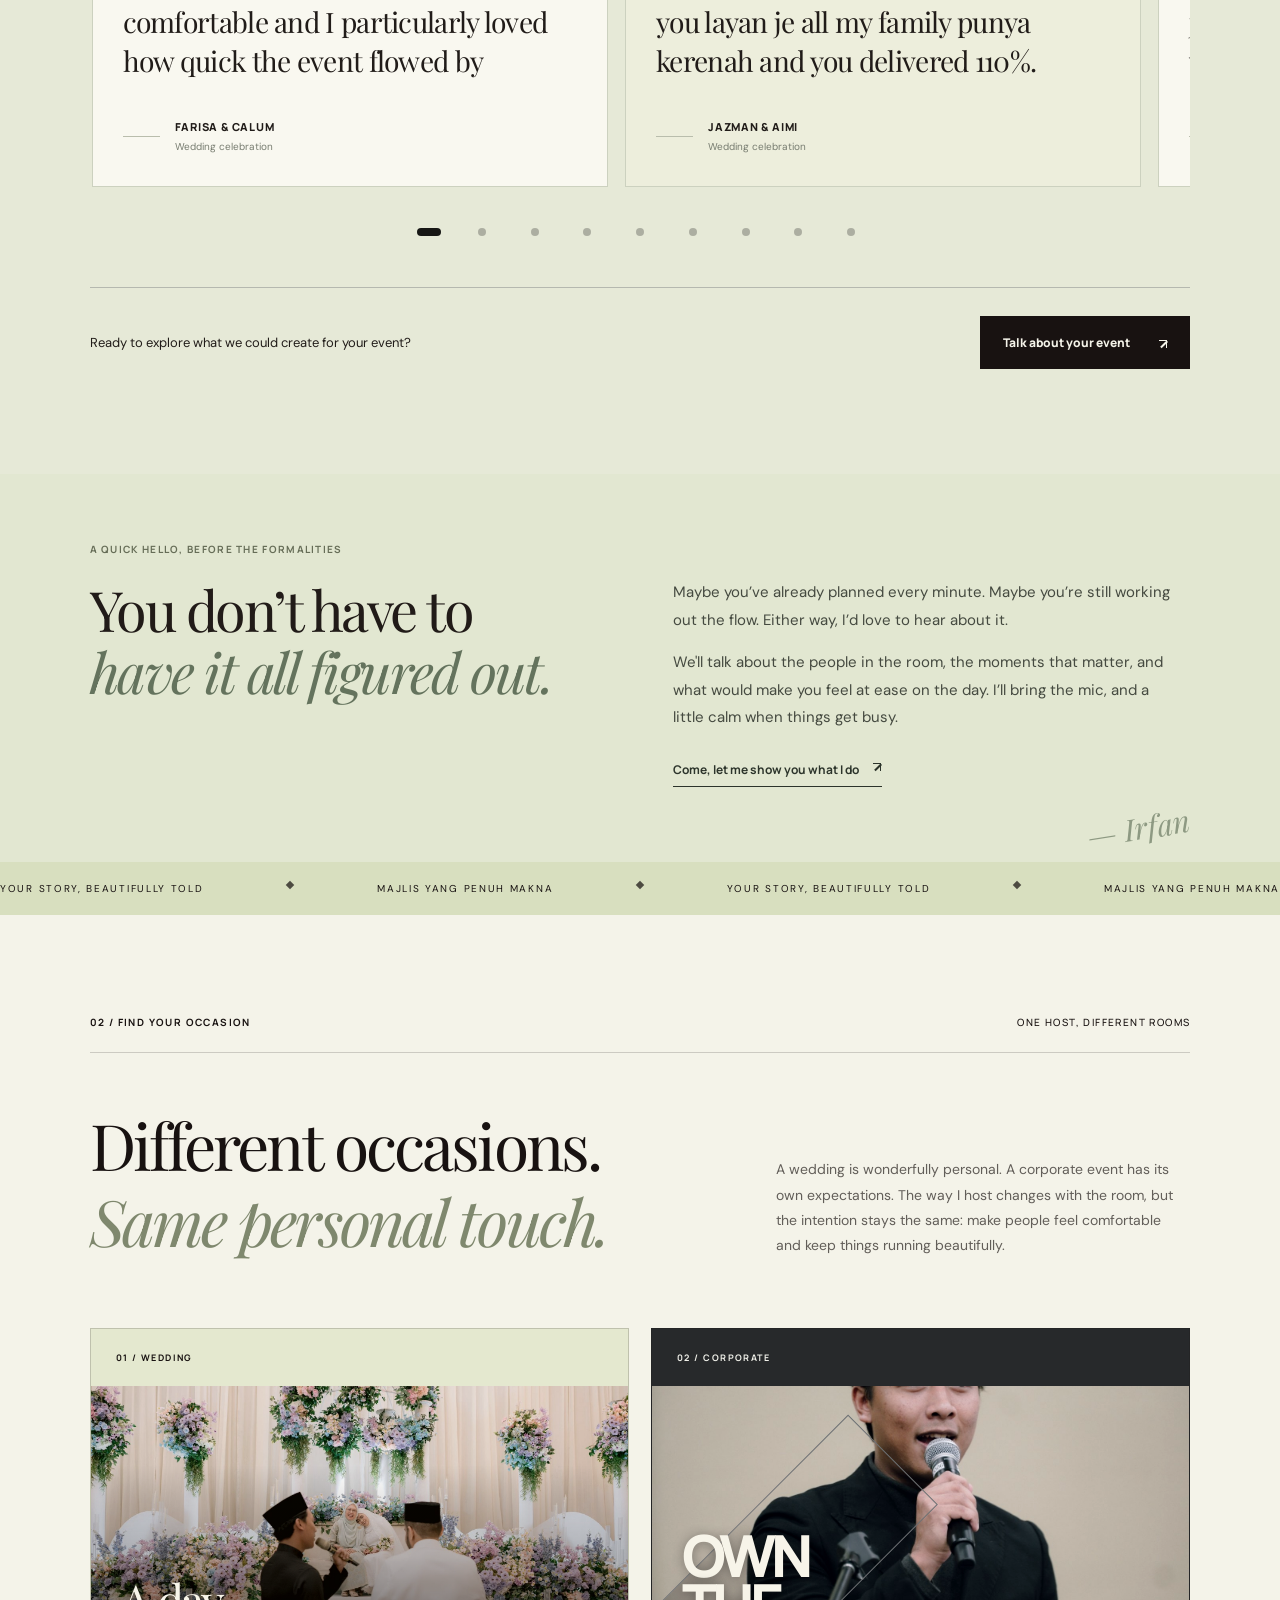
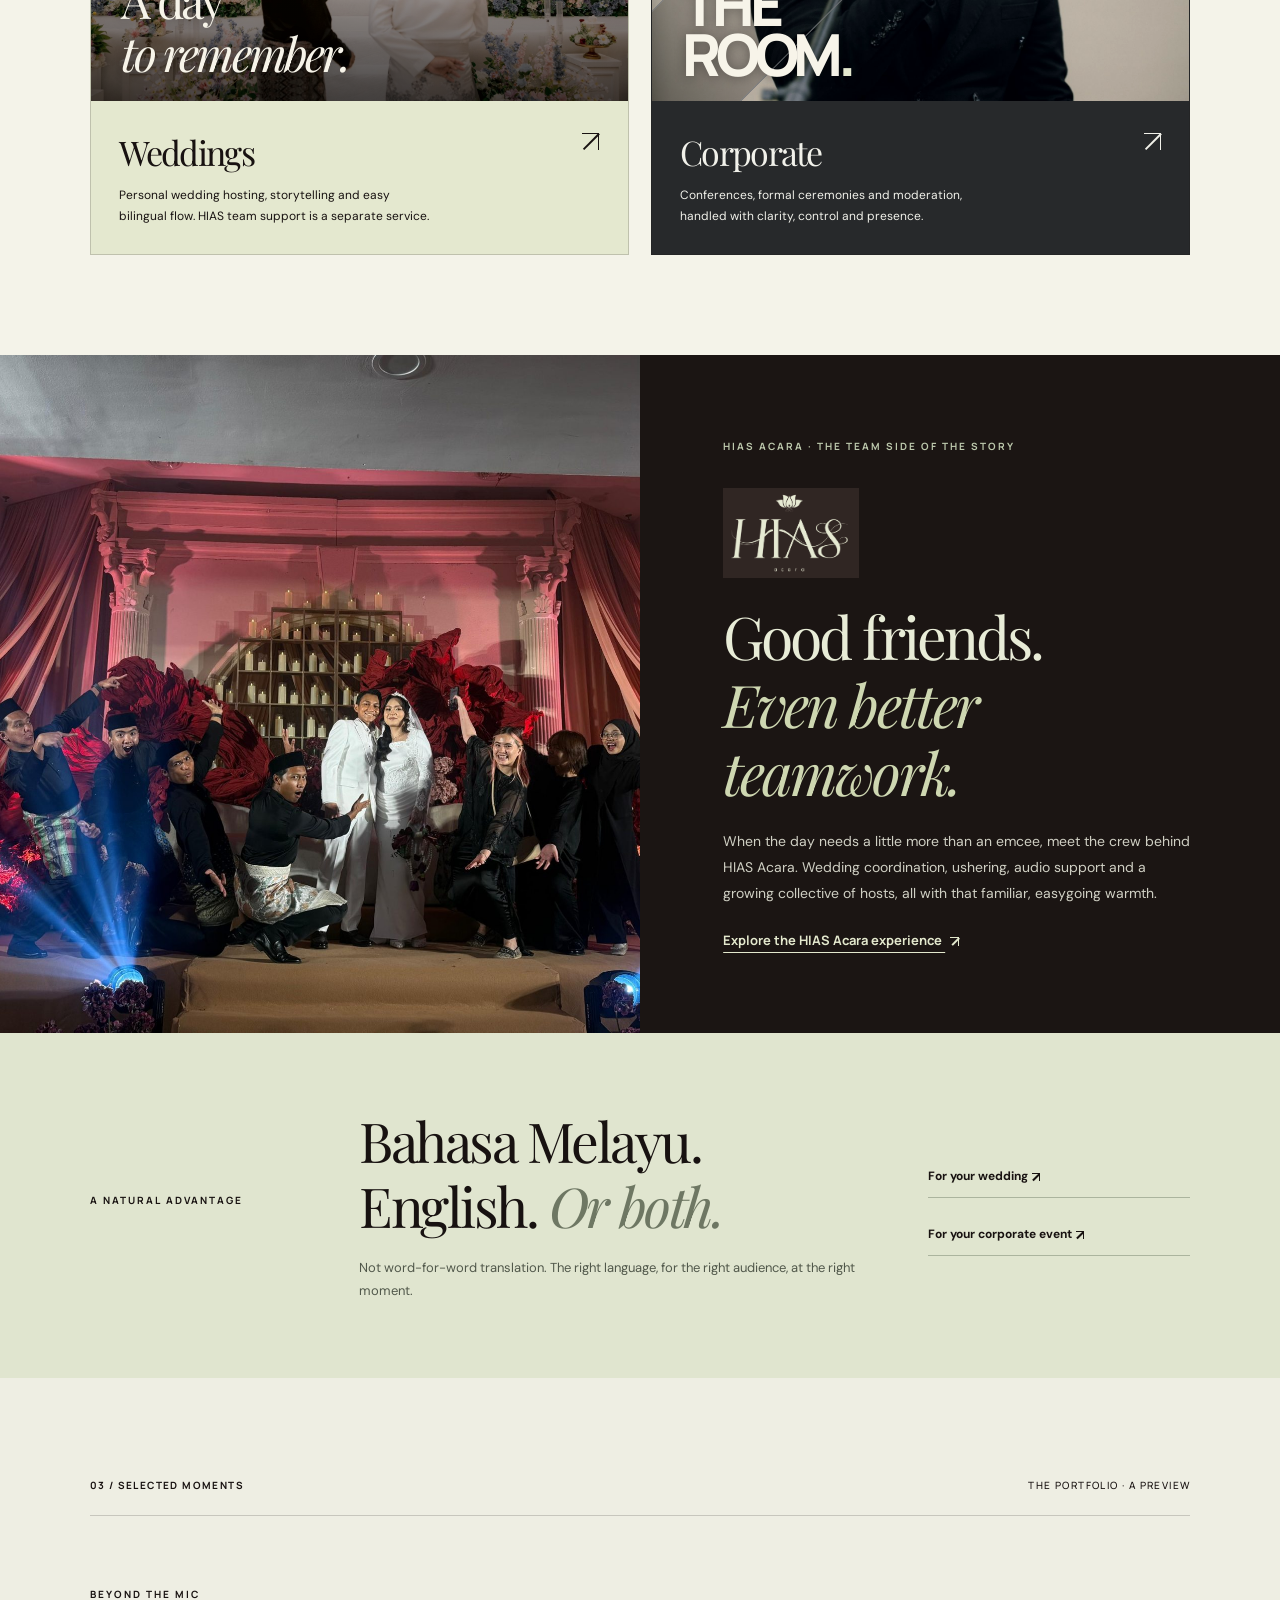
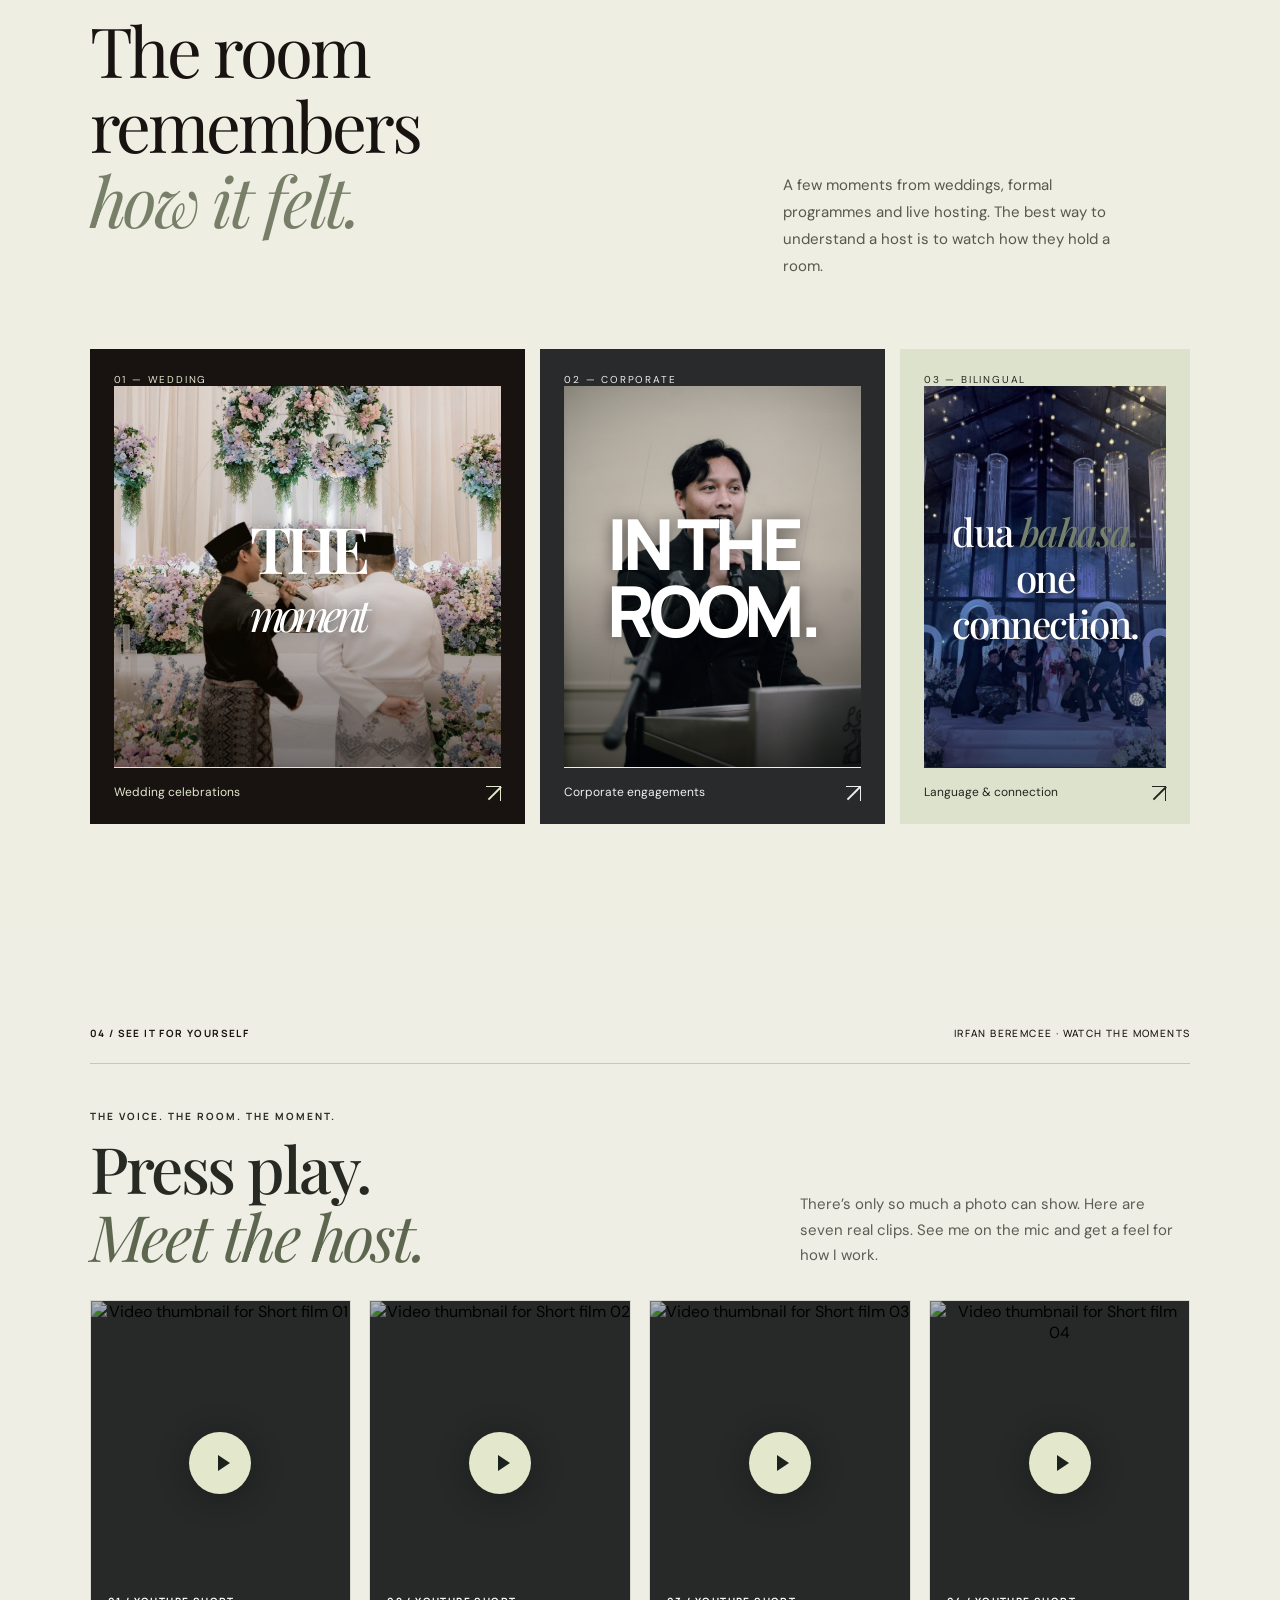
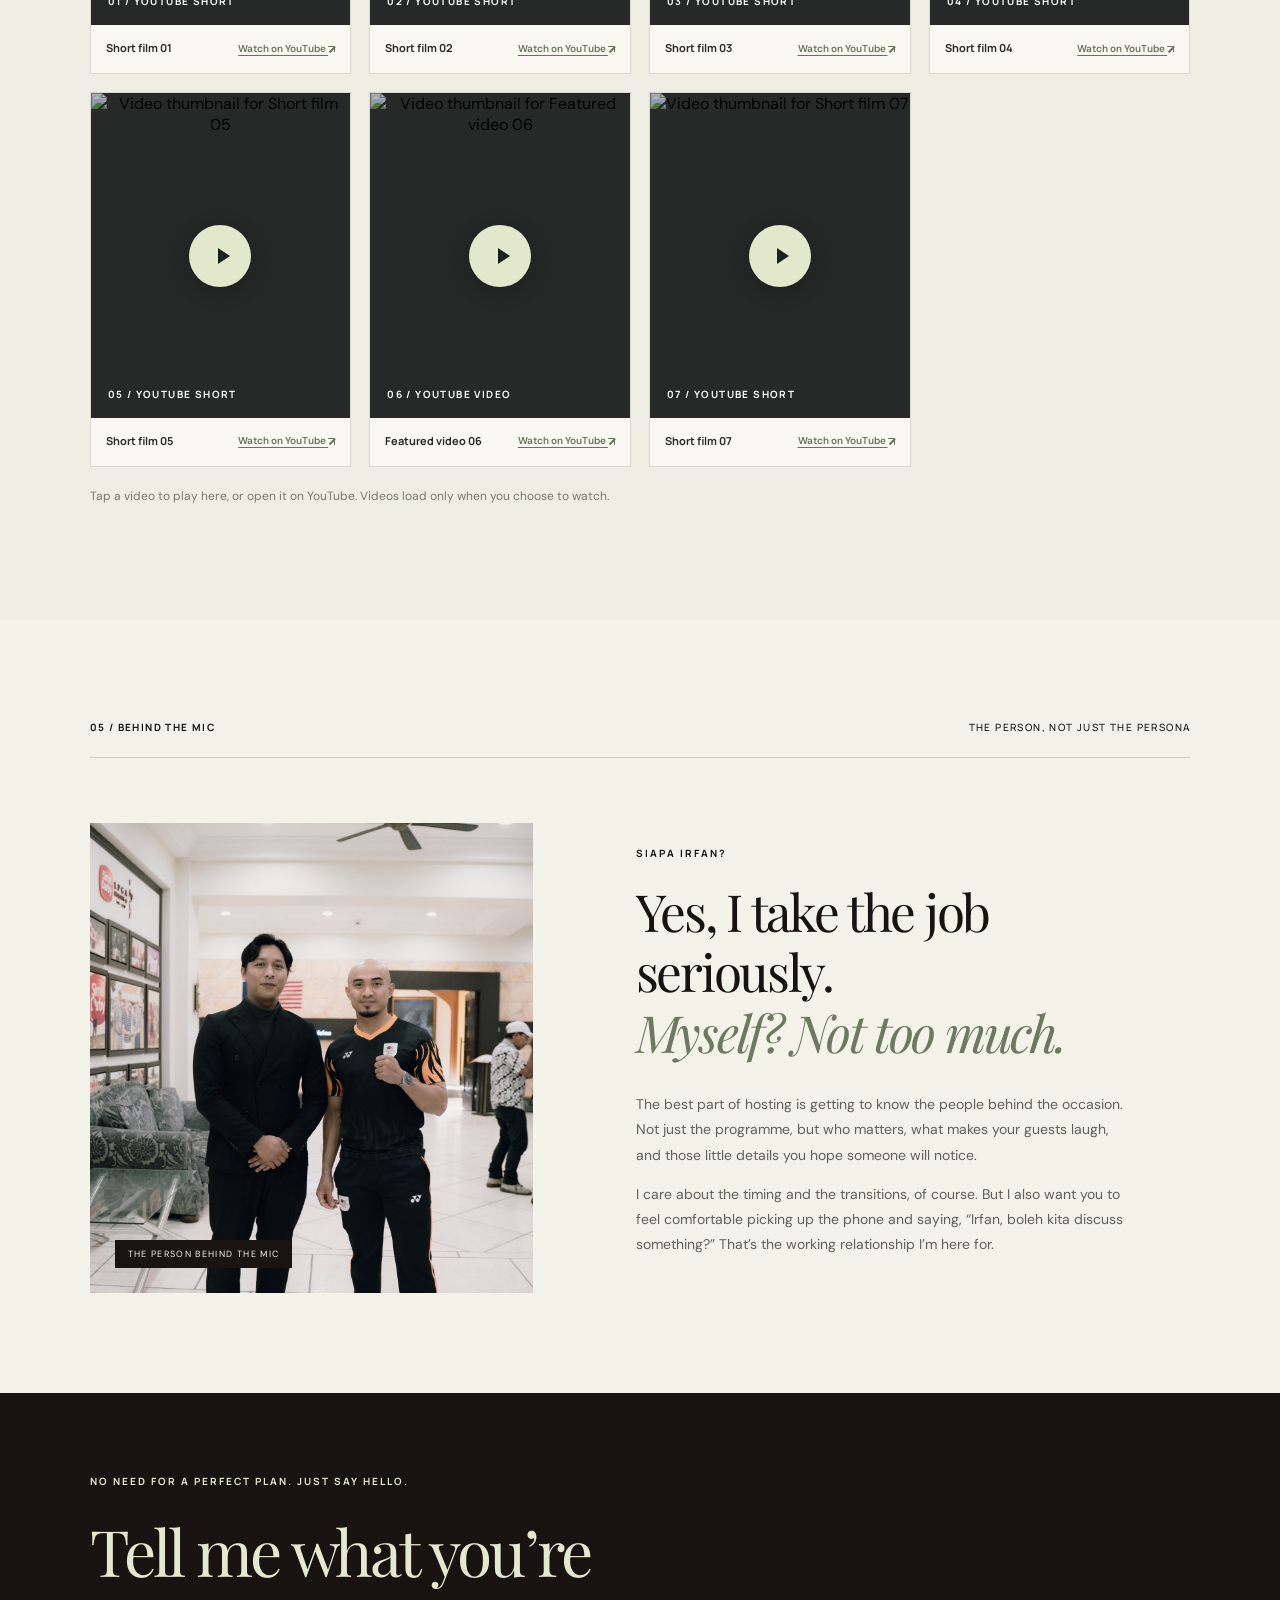
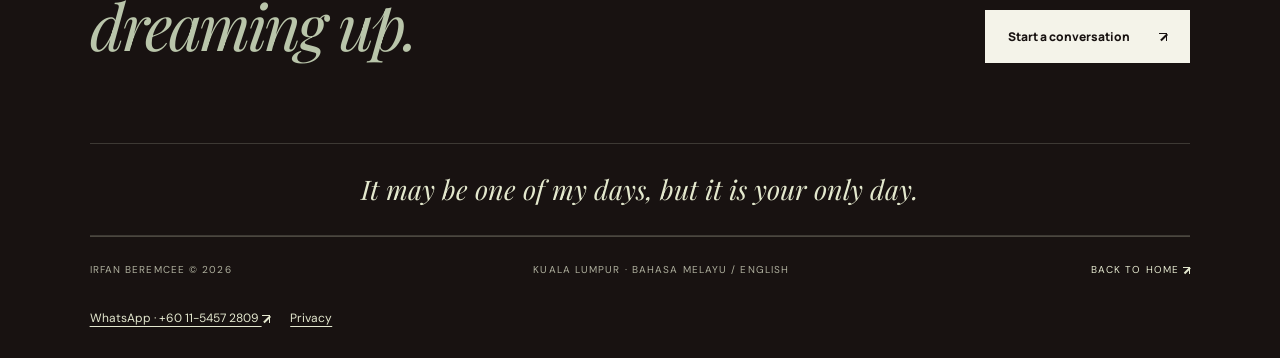
==== commit ad701e81: "Add optional interactive mic welcome with Irfan’s voice" ====
--- a/index.html
+++ b/index.html
@@ -20,6 +20,8 @@
 <link href="v15.css" rel="stylesheet">
 <link href="v16.css" rel="stylesheet">
 <script defer src="youtube-gallery.js"></script><link href="refinements.css?v=20261116-royal" rel="stylesheet">
+<link href="mic-hello.css?v=20261119" rel="stylesheet">
+<script defer src="mic-hello.js?v=20261119"></script>
 </head>
 
 <body class="home-page">
@@ -36,6 +38,13 @@
 <div class="hero-actions">
 <button class="cta cta-sage enquiry-trigger" data-enquiry="Other event" type="button">Tell me about your event <span class="ui-arrow ui-arrow-ne" aria-hidden="true"></span></button><a class="under-link" href="#hello">Get to know me <span class="ui-arrow ui-arrow-down" aria-hidden="true"></span></a>
 </div>
+<button class="mic-hello" data-mic-hello type="button" aria-label="Play Irfan’s welcome greeting" aria-pressed="false" aria-describedby="micHint" hidden>
+<span class="mic-disc" aria-hidden="true"><svg viewBox="0 0 32 32"><rect x="11" y="3" width="10" height="17" rx="5"/><path d="M7 14v2a9 9 0 0 0 18 0v-2M16 25v5M11 30h10M12 9h8M12 13h8"/></svg></span>
+<span class="mic-copy"><strong id="micLabel">Tap the mic. Meet your emcee.</strong><small id="micHint">A quick hello, in my own voice.</small></span>
+<span class="mic-wave" aria-hidden="true"><i></i><i></i><i></i><i></i><i></i></span>
+</button>
+<audio id="micGreeting" preload="none" src="assets/irfan-welcome.m4a"></audio>
+<span class="mic-status" id="micStatus" role="status" aria-live="polite"></span>
 <div class="hero-bottom">
 <span>BAHASA MELAYU &amp; ENGLISH</span><span>WEDDINGS · CORPORATE</span>
 </div>
--- a/refinements.css
+++ b/refinements.css
@@ -87,3 +87,35 @@
   .royal-proof{grid-template-columns:1fr;padding:64px 24px;gap:36px}
   .royal-proof-copy h2{font-size:clamp(44px,12vw,64px)}
 }
+
+/* Meet the HIAS Acara emcees */
+.hias-page .host-roster{display:grid;grid-template-columns:repeat(3,minmax(0,1fr));gap:24px;scroll-margin-top:110px}
+.hias-page .host-roster .host-card{min-width:0}
+.hias-page .host-roster .host-portrait{position:relative;aspect-ratio:4/5;height:auto;min-height:0;overflow:hidden;background:#302925}
+.hias-page .host-roster .host-portrait img{position:absolute;inset:0;width:100%;height:100%;object-fit:cover;object-position:50% 25%}
+.hias-page .host-roster .host-meta h3{font-size:clamp(25px,2.5vw,36px)}
+.hias-page .emcee-enquiry{display:flex;align-items:center;justify-content:space-between;gap:32px;margin-top:38px;padding-top:28px;border-top:1px solid rgba(40,33,28,.22)}
+.hias-page .emcee-enquiry>div{max-width:690px}
+.hias-page .emcee-enquiry .overline{margin:0 0 12px}
+.hias-page .emcee-enquiry p:not(.overline){font-size:15px;line-height:1.75;margin:0}
+.hias-page .emcee-enquiry .cta{flex-shrink:0}
+@media(max-width:760px){.hias-page .host-roster{grid-template-columns:1fr;gap:30px}.hias-page .host-roster .host-portrait{aspect-ratio:4/5;max-height:560px}.hias-page .emcee-enquiry{display:block}.hias-page .emcee-enquiry .cta{margin-top:24px}}
+
+/* Separate the emcee lineup from the coordination team gallery */
+.hias-page .emcee-section{background:#e7ead8;padding:clamp(60px,7vw,100px) clamp(24px,7vw,104px);scroll-margin-top:100px}
+.hias-page .emcee-section-head{display:grid;grid-template-columns:1.15fr 1fr;align-items:end;gap:48px;padding-bottom:36px;margin-bottom:36px;border-bottom:1px solid rgba(40,33,28,.22)}
+.hias-page .emcee-section-head .overline{margin:0 0 18px}
+.hias-page .emcee-section-head h2{font-family:"Playfair Display",serif;font-weight:400;font-size:clamp(44px,5.5vw,76px);line-height:1.05;letter-spacing:-.035em;margin:0}
+.hias-page .emcee-section-head h2 em{font-weight:400}
+.hias-page .emcee-section-head>p{font-size:16px;line-height:1.75;margin:0;max-width:52ch}
+.hias-page .emcee-section .host-irfan img{object-position:50% 48%;transform:scale(2.1);transform-origin:57% 38%}
+@media(max-width:760px){.hias-page .emcee-section-head{grid-template-columns:1fr;gap:22px;margin-bottom:28px;padding-bottom:28px}.hias-page .emcee-section .host-roster{margin-top:0}}
+
+/* Uniform emcee cards: override legacy half-width final-card rule */
+.hias-page .emcee-section .host-roster > .host-card{width:100%;max-width:none;grid-column:auto;justify-self:stretch}
+.hias-page .emcee-section .host-portrait::after{display:none}
+@media(max-width:760px){
+.hias-page .emcee-section .host-roster{grid-template-columns:minmax(0,1fr);width:100%}
+.hias-page .emcee-section .host-roster > .host-card:last-child{width:100%;max-width:none;grid-column:auto}
+.hias-page .emcee-section .host-portrait{width:100%;height:auto;max-height:none;aspect-ratio:4/5}
+}
--- a/mic-hello.css
+++ b/mic-hello.css
@@ -0,0 +1,27 @@
+/* Optional, tap-to-play welcome. The page never waits for audio. */
+.mic-hello{display:flex;align-items:center;gap:16px;margin:30px 0 0;padding:0;border:0;background:none;color:#e4e8cf;text-align:left;cursor:pointer;font:inherit;max-width:100%}
+.mic-hello:focus-visible{outline:2px solid #e4e8cf;outline-offset:8px;border-radius:8px}
+.mic-disc{display:grid;place-items:center;width:64px;height:64px;flex:0 0 64px;border:1px solid #929b80;border-radius:50%;background:rgba(228,232,207,.04);transition:background .4s,box-shadow .4s,transform .3s}
+.mic-disc svg{width:28px;height:28px;fill:none;stroke:currentColor;stroke-width:1.5;stroke-linecap:round;stroke-linejoin:round}
+.mic-hello:hover .mic-disc{background:rgba(228,232,207,.13);transform:translateY(-2px)}
+.mic-copy{display:flex;flex-direction:column;gap:5px;min-width:0}
+.mic-copy strong{font-size:16px;font-weight:500;line-height:1.4}
+.mic-copy small{font-size:14px;color:#c1bcb1;line-height:1.5}
+.mic-wave{display:flex;align-items:center;justify-content:center;gap:3px;height:24px;margin-left:2px}
+.mic-wave i{display:block;width:2px;height:5px;background:#c2cba9;border-radius:2px}
+.mic-wave i:nth-child(2),.mic-wave i:nth-child(4){height:11px}
+.mic-wave i:nth-child(3){height:19px}
+.mic-playing .mic-disc{background:#dce3c5;color:#211b17;box-shadow:0 0 0 8px rgba(220,227,197,.06),0 0 35px rgba(220,227,197,.2)}
+.mic-playing .mic-wave i{animation:mic-wave .75s ease-in-out infinite alternate}
+.mic-playing .mic-wave i:nth-child(2){animation-delay:-.3s}
+.mic-playing .mic-wave i:nth-child(3){animation-delay:-.55s}
+.mic-playing .mic-wave i:nth-child(4){animation-delay:-.15s}
+.mic-playing .mic-wave i:nth-child(5){animation-delay:-.4s}
+.home-page .home-hero-right::after{content:'';position:absolute;inset:0;pointer-events:none;background:radial-gradient(ellipse at 50% 12%,rgba(234,239,209,.25),transparent 68%);opacity:0;transition:opacity .65s;z-index:2}
+.home-page .home-hero-right .portrait-frame{transition:filter .65s}
+.home-page .mic-playing .home-hero-right::after{opacity:1}
+.home-page .mic-playing .portrait-frame{filter:brightness(1.15)}
+.mic-status{position:absolute;width:1px;height:1px;padding:0;margin:-1px;overflow:hidden;clip-path:inset(50%);white-space:nowrap;border:0}
+@keyframes mic-wave{from{transform:scaleY(.4)}to{transform:scaleY(1.1)}}
+@media(max-width:480px){.mic-hello{gap:12px;margin-top:24px}.mic-disc{width:56px;height:56px;flex-basis:56px}.mic-wave{gap:2px}.mic-copy strong{font-size:16px}}
+@media(prefers-reduced-motion:reduce){.mic-hello *,.home-page .home-hero-right::after,.home-page .home-hero-right .portrait-frame{transition:none!important;animation:none!important}}
